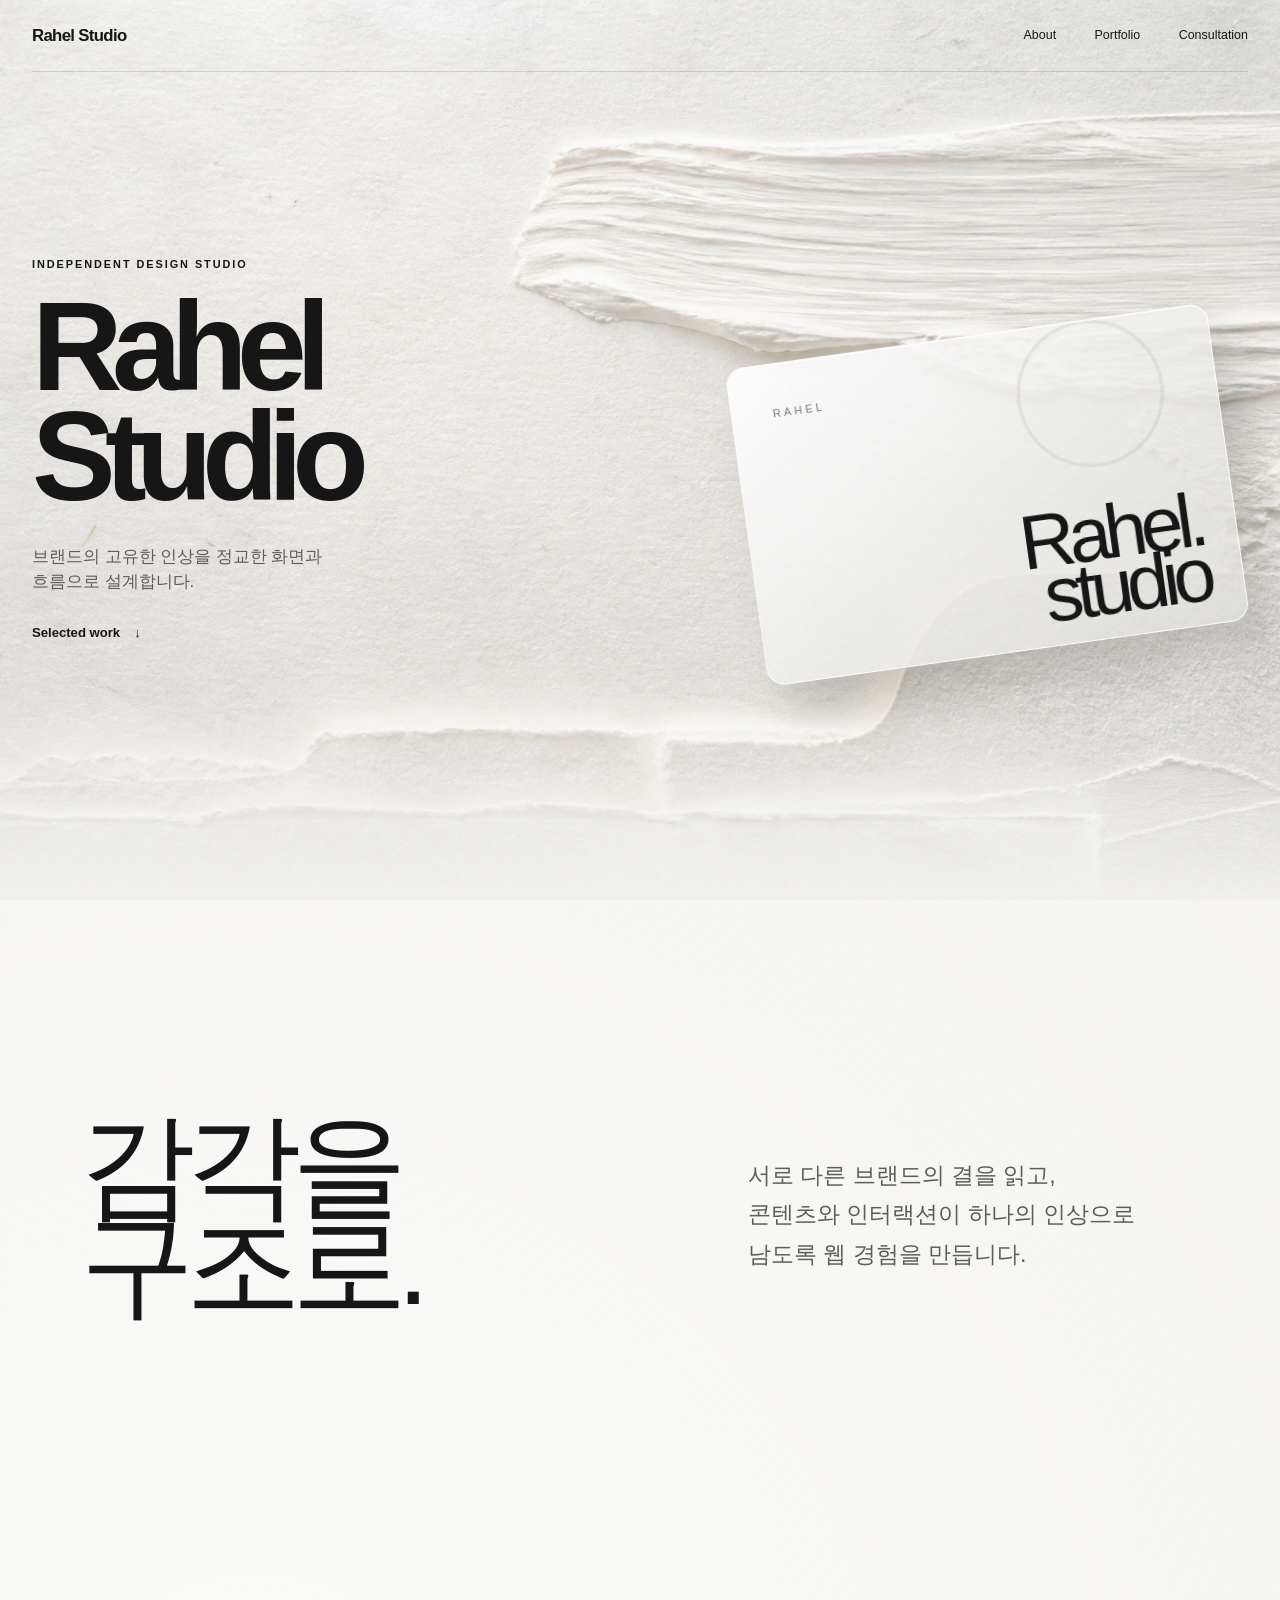
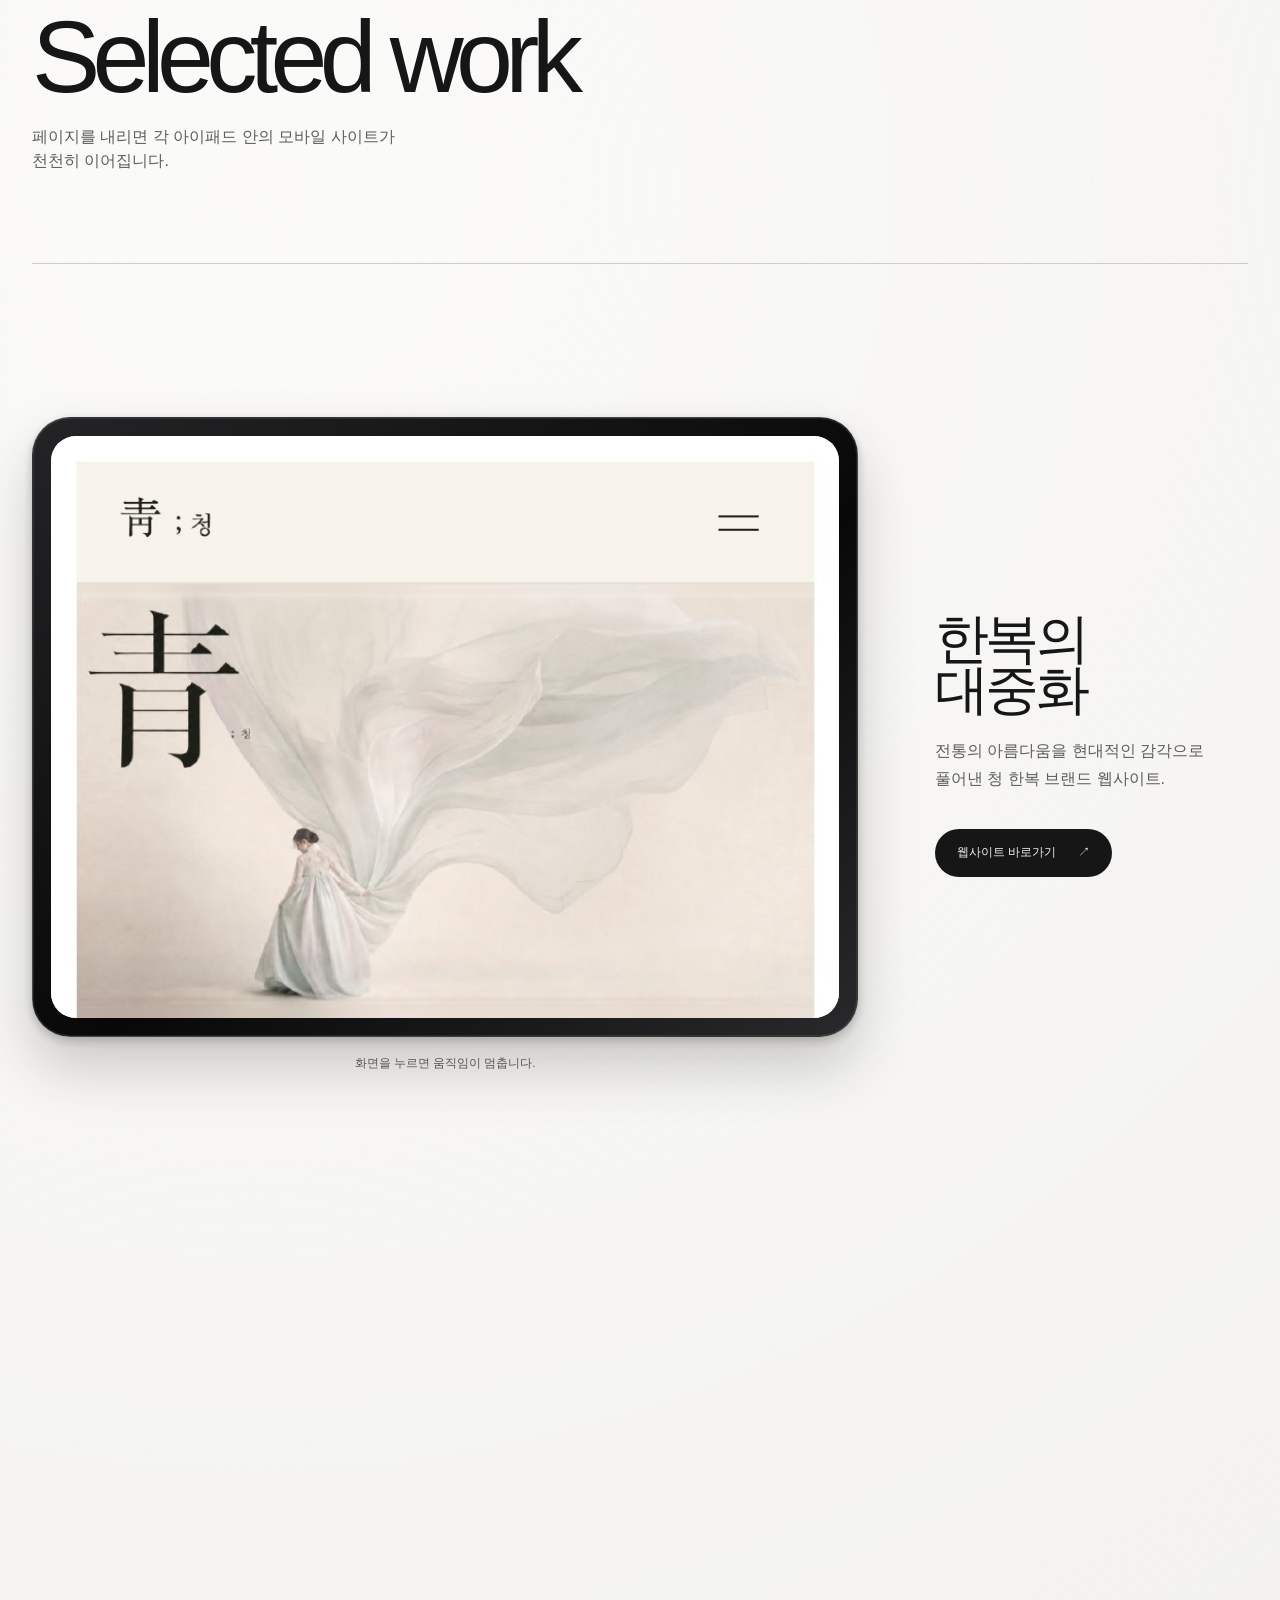
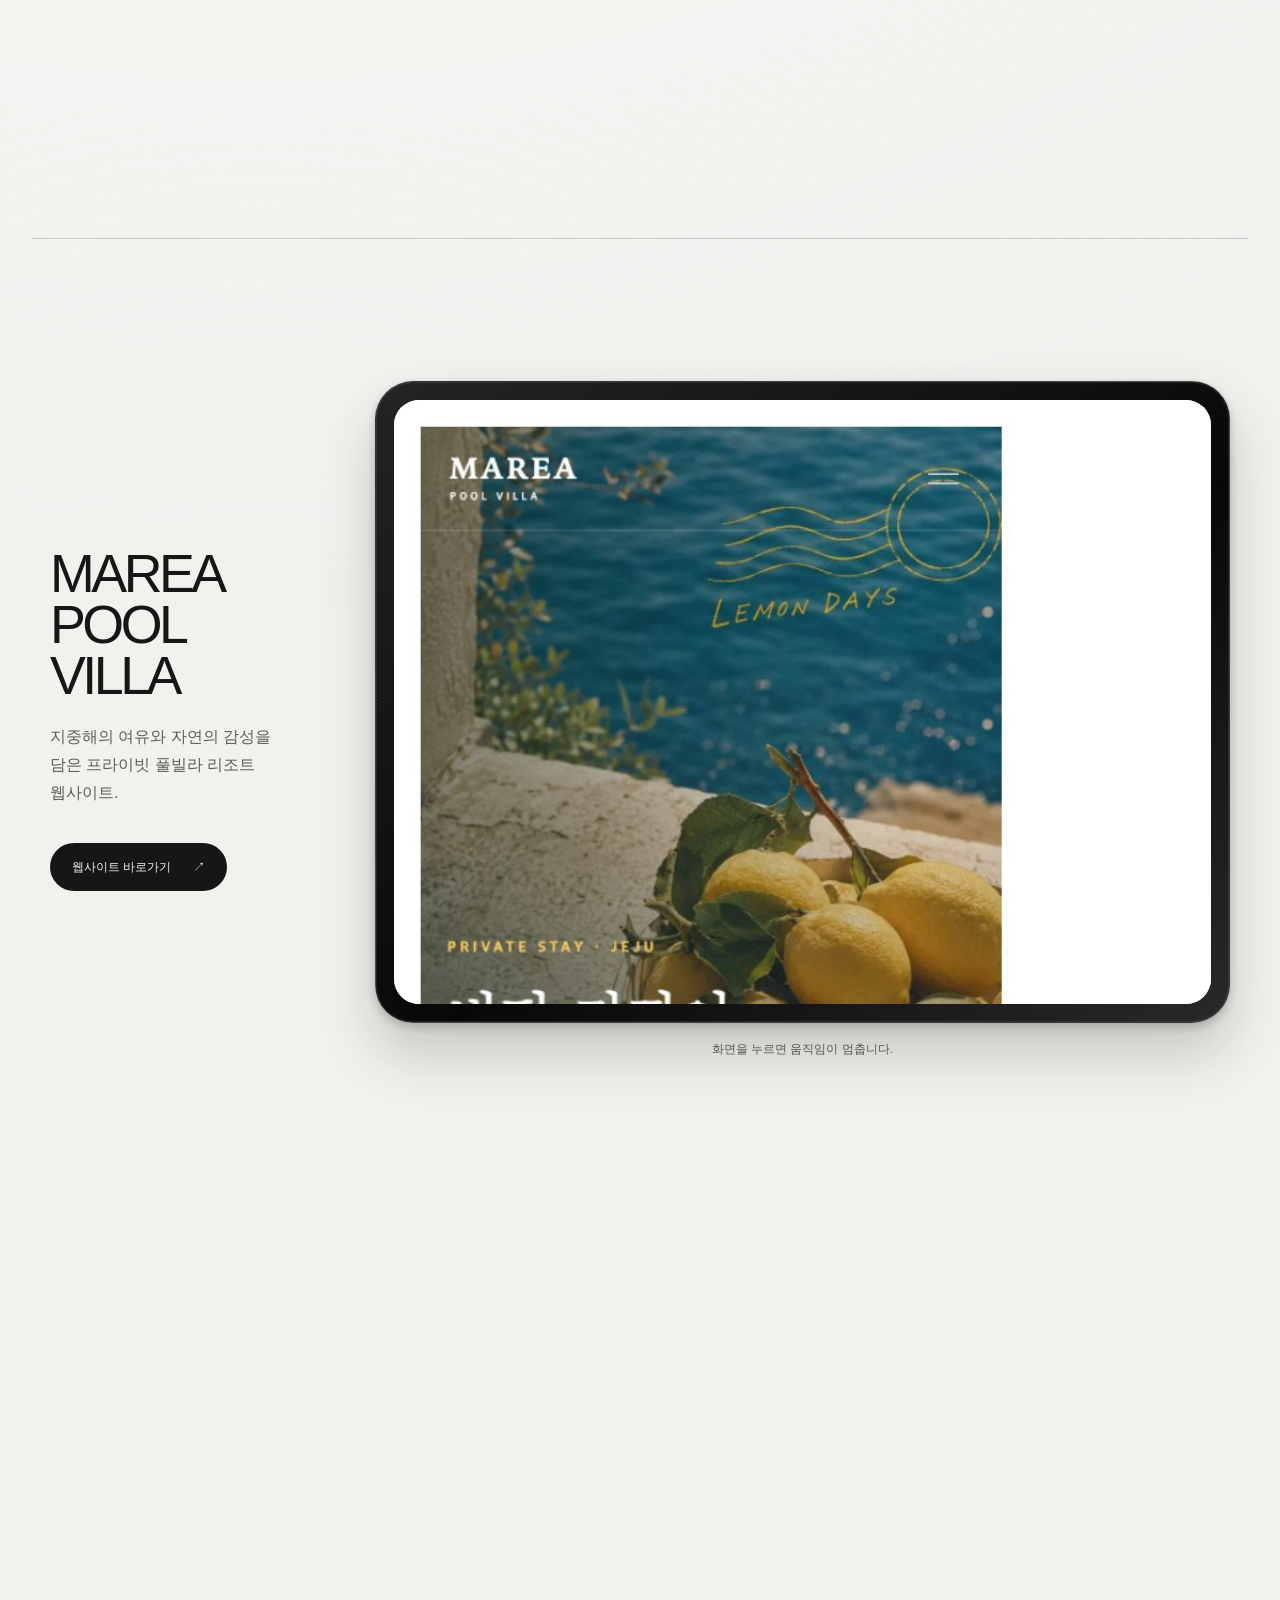
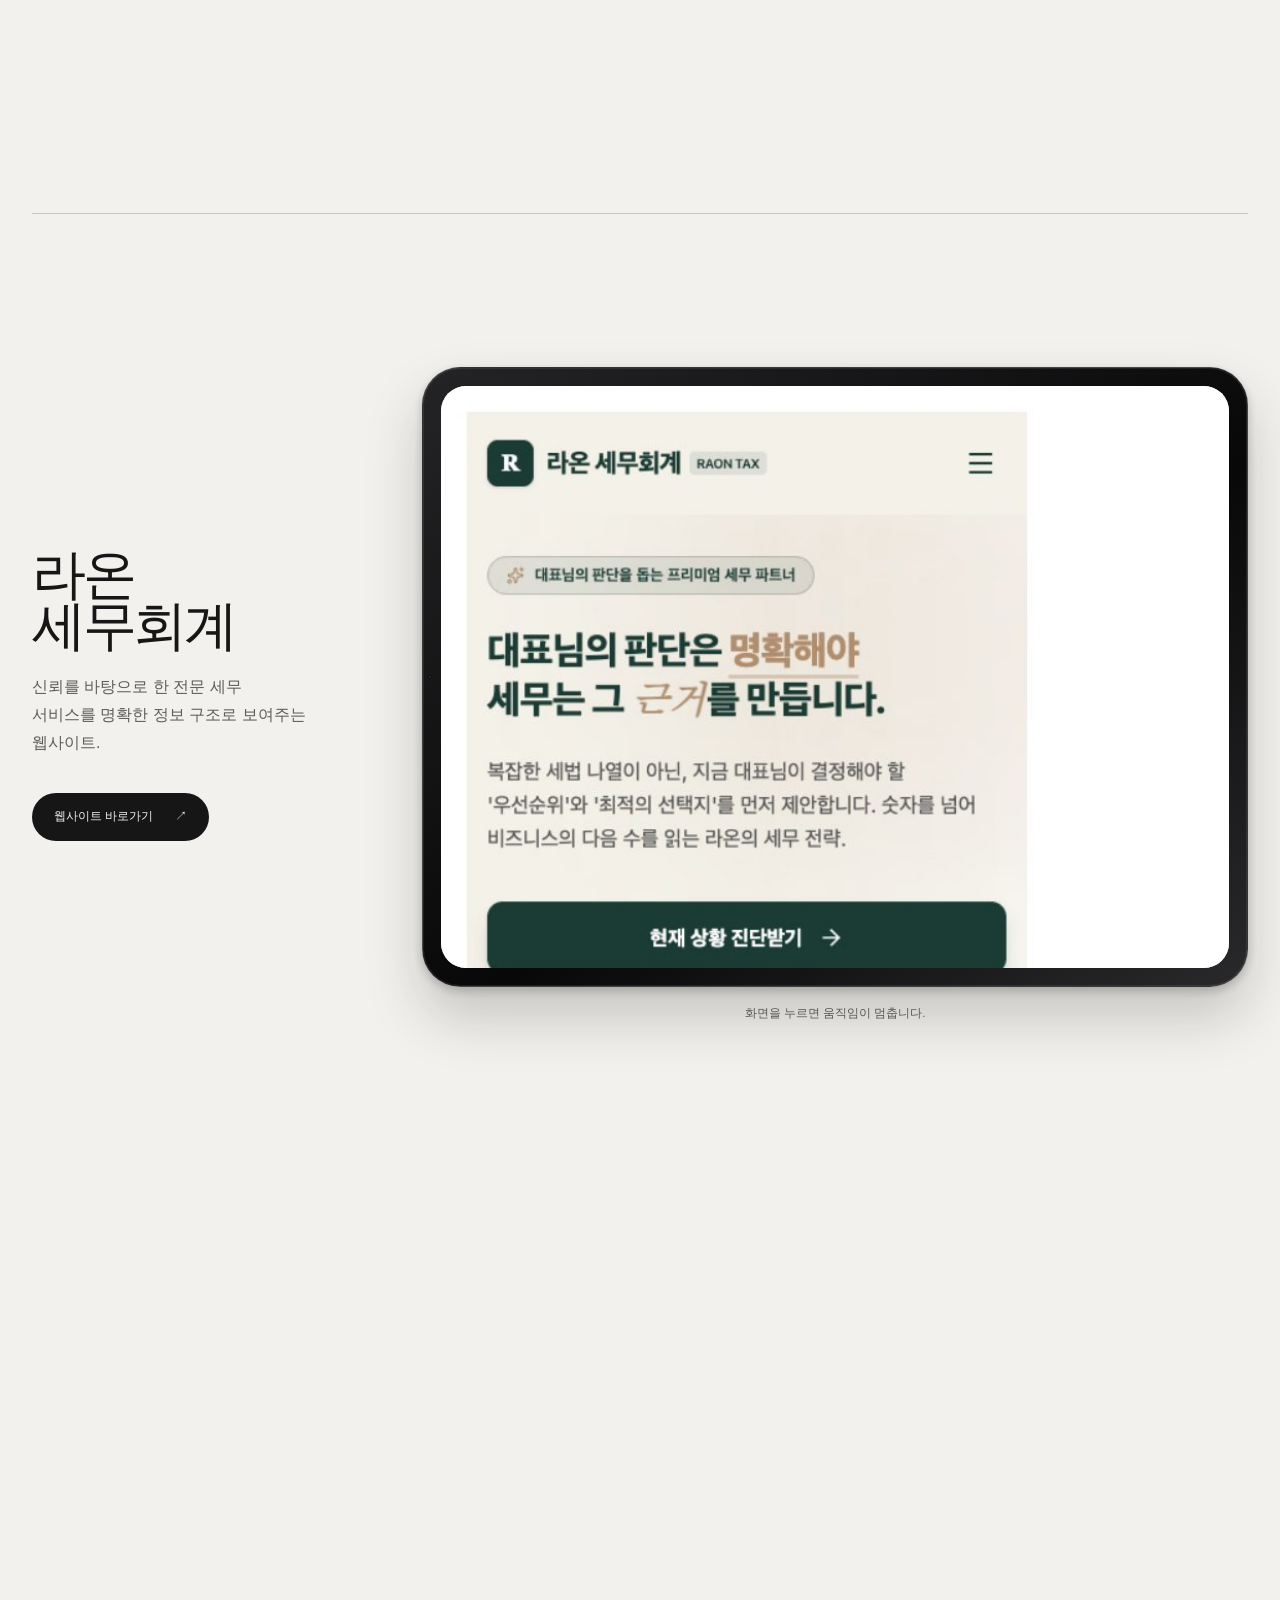
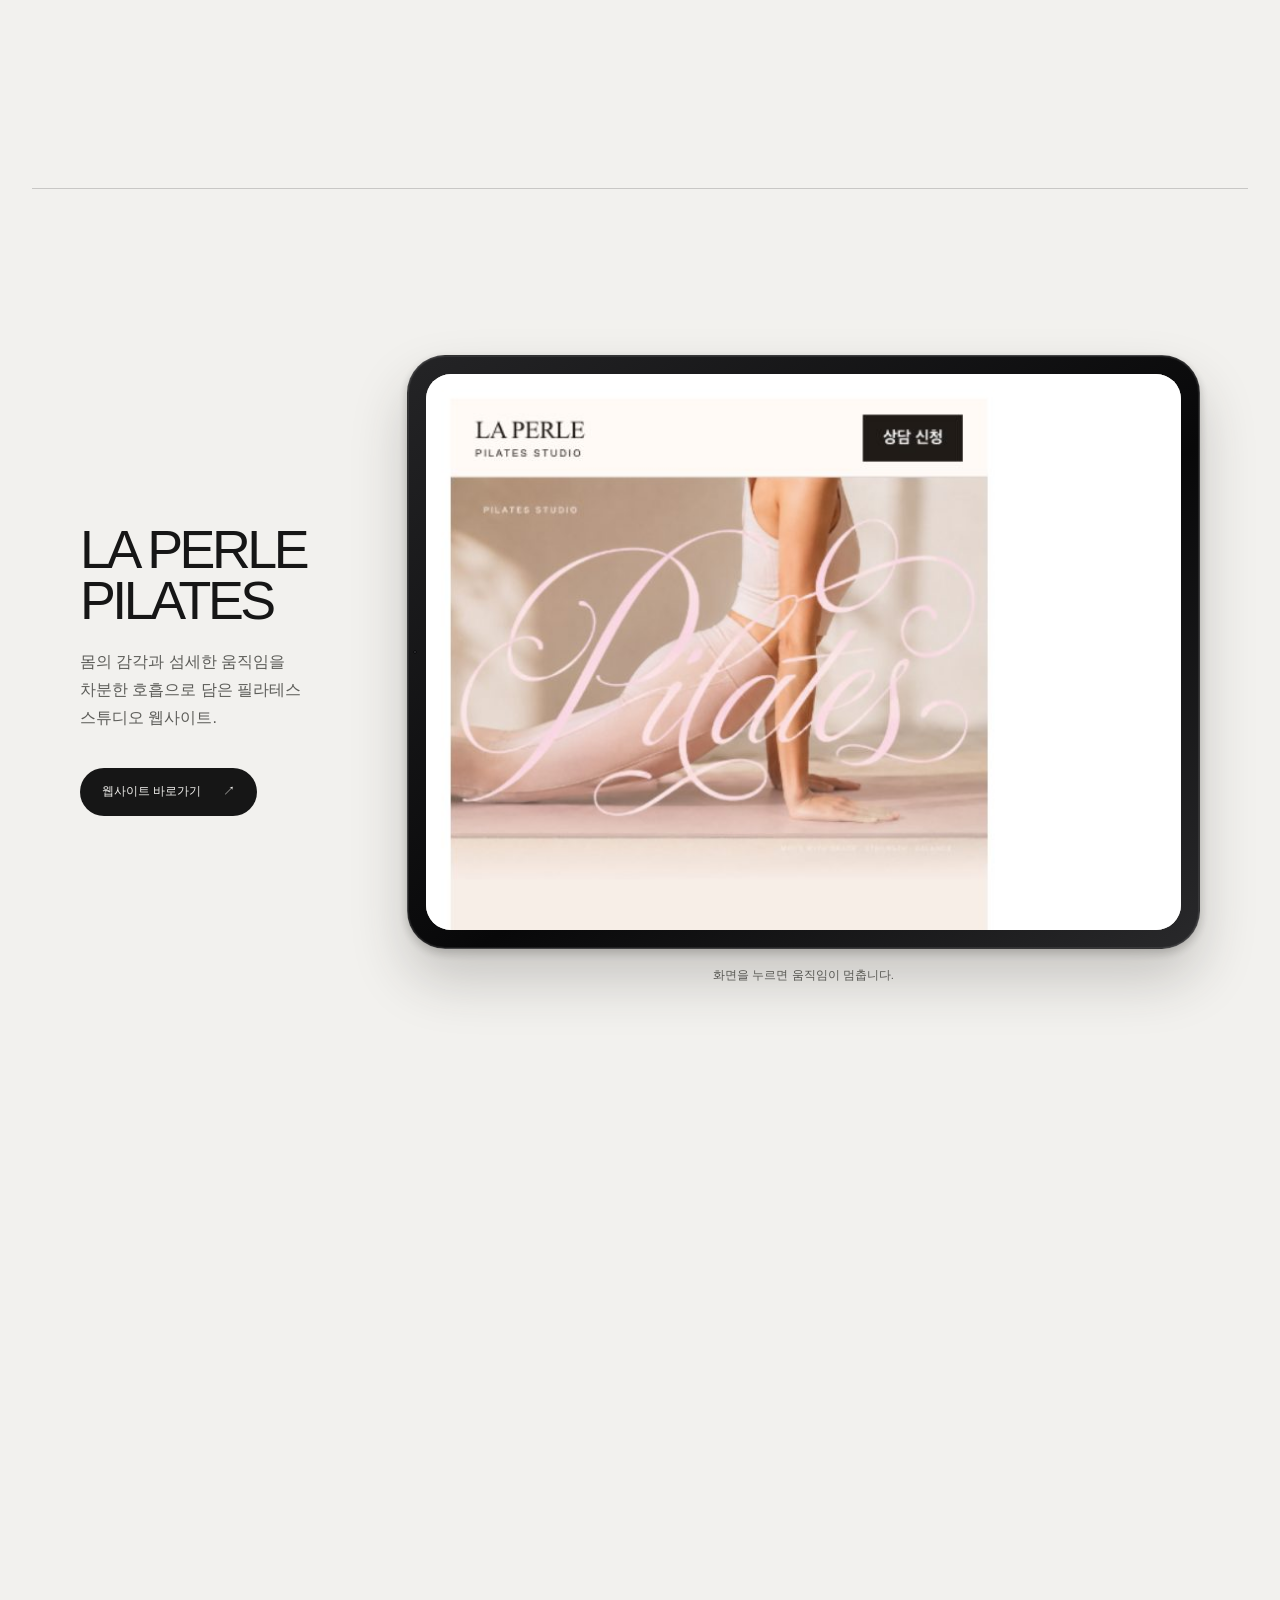
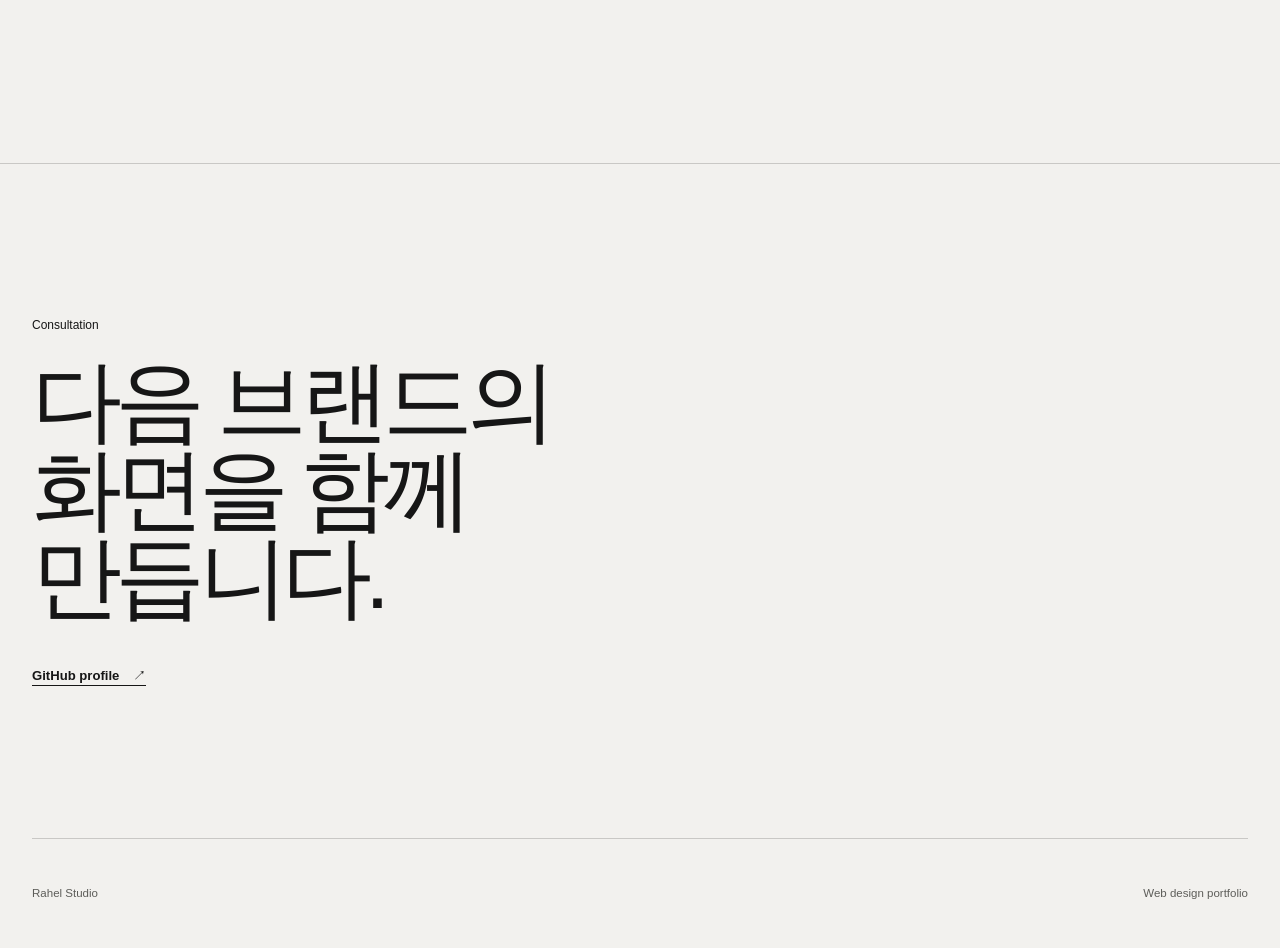
==== index.html @ 77280428 "Publish Rahel Studio portfolio Add the responsive portfolio, four scroll-driven iPad previews, and o" ====
<!doctype html>
<html lang="ko">
  <head>
    <meta charset="UTF-8" />
    <meta name="viewport" content="width=device-width, initial-scale=1" />
    <meta
      name="description"
      content="Rahel Studio의 웹 디자인 포트폴리오. 네 개의 프로젝트를 아이패드 스크롤 프리뷰로 살펴보세요."
    />
    <meta name="theme-color" content="#f2f1ee" />
    <title>Rahel Studio | Selected Work</title>
    <link rel="preload" href="hero.jpg" as="image" />
    <link rel="stylesheet" href="styles.css" />
    <script src="script.js" defer></script>
  </head>
  <body>
    <a class="skip-link" href="#portfolio">프로젝트로 바로가기</a>

    <header class="site-header" aria-label="주요 메뉴">
      <a class="site-brand" href="#top" aria-label="Rahel Studio 처음으로">Rahel Studio</a>
      <nav class="site-nav" aria-label="페이지 메뉴">
        <a href="#about">About</a>
        <a href="#portfolio">Portfolio</a>
        <a href="#contact">Consultation</a>
      </nav>
    </header>

    <main id="top">
      <section class="hero" id="about" aria-labelledby="hero-title">
        <div class="hero-copy">
          <p class="eyebrow">Independent design studio</p>
          <h1 id="hero-title">Rahel Studio</h1>
          <p class="hero-description">브랜드의 고유한 인상을 정교한 화면과 흐름으로 설계합니다.</p>
          <a class="text-link" href="#portfolio">Selected work <span aria-hidden="true">↓</span></a>
        </div>

        <div class="identity-card" aria-label="Rahel Studio identity card">
          <span class="identity-mark">RAHEL</span>
          <strong>Rahel.<br />studio</strong>
        </div>
      </section>

      <section class="manifesto" aria-labelledby="manifesto-title">
        <h2 id="manifesto-title">감각을<br />구조로.</h2>
        <p>
          서로 다른 브랜드의 결을 읽고, 콘텐츠와 인터랙션이 하나의 인상으로 남도록
          웹 경험을 만듭니다.
        </p>
      </section>

      <section class="portfolio" id="portfolio" aria-labelledby="portfolio-title">
        <header class="section-heading">
          <h2 id="portfolio-title">Selected work</h2>
          <p>페이지를 내리면 각 아이패드 안의 모바일 사이트가 천천히 이어집니다.</p>
        </header>

        <article
          class="project project-split"
          data-project="cheong"
          data-pages="21"
          data-title="청 한복"
          aria-labelledby="cheong-title"
        >
          <div class="project-inner">
            <div class="device-wrap">
              <div class="ipad" aria-label="청 한복 모바일 웹사이트 스크롤 미리보기">
                <div class="ipad-camera" aria-hidden="true"></div>
                <div class="device-screen" role="button" aria-pressed="false" tabindex="0">
                  <div class="screen-track" aria-hidden="true"></div>
                  <div class="device-loading" aria-live="polite">화면을 불러오는 중</div>
                  <div class="device-error" role="status" hidden>미리보기를 불러오지 못했습니다.</div>
                </div>
              </div>
              <p class="interaction-note">화면을 누르면 움직임이 멈춥니다.</p>
            </div>

            <div class="project-copy">
              <h3 id="cheong-title">한복의 대중화</h3>
              <p>전통의 아름다움을 현대적인 감각으로 풀어낸 청 한복 브랜드 웹사이트.</p>
              <a
                class="visit-button"
                href="https://cheong-hanbok.euna1234556.chatgpt.site/#process"
                target="_blank"
                rel="noreferrer"
              >웹사이트 바로가기 <span aria-hidden="true">↗</span></a>
            </div>
          </div>
        </article>

        <article
          class="project project-wide"
          data-project="marea"
          data-pages="15"
          data-title="마레아 풀빌라"
          aria-labelledby="marea-title"
        >
          <div class="project-inner">
            <div class="project-copy">
              <h3 id="marea-title">MAREA POOL VILLA</h3>
              <p>지중해의 여유와 자연의 감성을 담은 프라이빗 풀빌라 리조트 웹사이트.</p>
              <a
                class="visit-button"
                href="https://marea-pool-villa-direct.euna1234556.chatgpt.site/"
                target="_blank"
                rel="noreferrer"
              >웹사이트 바로가기 <span aria-hidden="true">↗</span></a>
            </div>

            <div class="device-wrap">
              <div class="ipad" aria-label="마레아 풀빌라 모바일 웹사이트 스크롤 미리보기">
                <div class="ipad-camera" aria-hidden="true"></div>
                <div class="device-screen" role="button" aria-pressed="false" tabindex="0">
                  <div class="screen-track" aria-hidden="true"></div>
                  <div class="device-loading" aria-live="polite">화면을 불러오는 중</div>
                  <div class="device-error" role="status" hidden>미리보기를 불러오지 못했습니다.</div>
                </div>
              </div>
              <p class="interaction-note">화면을 누르면 움직임이 멈춥니다.</p>
            </div>
          </div>
        </article>

        <article
          class="project project-reverse"
          data-project="raon"
          data-pages="18"
          data-title="라온 세무회계"
          aria-labelledby="raon-title"
        >
          <div class="project-inner">
            <div class="project-copy">
              <h3 id="raon-title">라온 세무회계</h3>
              <p>신뢰를 바탕으로 한 전문 세무 서비스를 명확한 정보 구조로 보여주는 웹사이트.</p>
              <a
                class="visit-button"
                href="https://eunakim1984-pixel.github.io/raon-tax-office/#strategy"
                target="_blank"
                rel="noreferrer"
              >웹사이트 바로가기 <span aria-hidden="true">↗</span></a>
            </div>

            <div class="device-wrap">
              <div class="ipad" aria-label="라온 세무회계 모바일 웹사이트 스크롤 미리보기">
                <div class="ipad-camera" aria-hidden="true"></div>
                <div class="device-screen" role="button" aria-pressed="false" tabindex="0">
                  <div class="screen-track" aria-hidden="true"></div>
                  <div class="device-loading" aria-live="polite">화면을 불러오는 중</div>
                  <div class="device-error" role="status" hidden>미리보기를 불러오지 못했습니다.</div>
                </div>
              </div>
              <p class="interaction-note">화면을 누르면 움직임이 멈춥니다.</p>
            </div>
          </div>
        </article>

        <article
          class="project project-centered"
          data-project="pilades"
          data-pages="12"
          data-title="라 펄 필라테스"
          aria-labelledby="pilades-title"
        >
          <div class="project-inner">
            <div class="project-copy">
              <h3 id="pilades-title">LA PERLE PILATES</h3>
              <p>몸의 감각과 섬세한 움직임을 차분한 호흡으로 담은 필라테스 스튜디오 웹사이트.</p>
              <a
                class="visit-button"
                href="https://eunakim1984-pixel.github.io/"
                target="_blank"
                rel="noreferrer"
              >웹사이트 바로가기 <span aria-hidden="true">↗</span></a>
            </div>

            <div class="device-wrap">
              <div class="ipad" aria-label="라 펄 필라테스 모바일 웹사이트 스크롤 미리보기">
                <div class="ipad-camera" aria-hidden="true"></div>
                <div class="device-screen" role="button" aria-pressed="false" tabindex="0">
                  <div class="screen-track" aria-hidden="true"></div>
                  <div class="device-loading" aria-live="polite">화면을 불러오는 중</div>
                  <div class="device-error" role="status" hidden>미리보기를 불러오지 못했습니다.</div>
                </div>
              </div>
              <p class="interaction-note">화면을 누르면 움직임이 멈춥니다.</p>
            </div>
          </div>
        </article>
      </section>

      <section class="contact" id="contact" aria-labelledby="contact-title">
        <p>Consultation</p>
        <h2 id="contact-title">다음 브랜드의 화면을 함께 만듭니다.</h2>
        <a
          class="text-link"
          href="https://github.com/eunakim1984-pixel"
          target="_blank"
          rel="noreferrer"
        >GitHub profile <span aria-hidden="true">↗</span></a>
      </section>
    </main>

    <footer class="site-footer">
      <span>Rahel Studio</span>
      <span>Web design portfolio</span>
    </footer>
  </body>
</html>
---- styles.css ----
:root {
  --paper: #f2f1ee;
  --paper-deep: #e8e7e3;
  --ink: #161616;
  --muted: #5d5d59;
  --line: rgba(22, 22, 22, 0.19);
  --focus: #285f54;
  --shadow: rgba(44, 42, 38, 0.22);
  --max-width: 1440px;
  --header-height: 72px;
  font-family: "Helvetica Neue", Helvetica, Arial, "Apple SD Gothic Neo", "Noto Sans KR", sans-serif;
  color: var(--ink);
  background: var(--paper);
  font-synthesis: none;
}

* {
  box-sizing: border-box;
}

html {
  scroll-behavior: smooth;
  background: var(--paper);
}

body {
  margin: 0;
  min-width: 320px;
  overflow-x: hidden;
  background:
    radial-gradient(circle at 20% 20%, rgba(255, 255, 255, 0.68), transparent 28%),
    var(--paper);
  color: var(--ink);
  line-height: 1.5;
}

body::after {
  position: fixed;
  inset: 0;
  z-index: 20;
  pointer-events: none;
  content: "";
  opacity: 0.12;
  background-image: url("data:image/svg+xml,%3Csvg viewBox='0 0 180 180' xmlns='http://www.w3.org/2000/svg'%3E%3Cfilter id='n'%3E%3CfeTurbulence type='fractalNoise' baseFrequency='.9' numOctaves='3' stitchTiles='stitch'/%3E%3C/filter%3E%3Crect width='100%25' height='100%25' filter='url(%23n)' opacity='.23'/%3E%3C/svg%3E");
  mix-blend-mode: multiply;
}

a {
  color: inherit;
  text-decoration-thickness: 1px;
  text-underline-offset: 0.22em;
}

a:focus-visible,
.device-screen:focus-visible {
  outline: 3px solid var(--focus);
  outline-offset: 4px;
}

.skip-link {
  position: fixed;
  top: 12px;
  left: 12px;
  z-index: 100;
  padding: 10px 14px;
  transform: translateY(-150%);
  background: var(--ink);
  color: var(--paper);
}

.skip-link:focus {
  transform: translateY(0);
}

.site-header {
  position: absolute;
  top: 0;
  right: 0;
  left: 0;
  z-index: 10;
  display: flex;
  width: min(calc(100% - 64px), var(--max-width));
  height: var(--header-height);
  margin: 0 auto;
  align-items: center;
  justify-content: space-between;
  border-bottom: 1px solid rgba(22, 22, 22, 0.15);
}

.site-brand {
  font-size: 1.05rem;
  font-weight: 700;
  letter-spacing: -0.04em;
  text-decoration: none;
}

.site-nav {
  display: flex;
  align-items: center;
  gap: clamp(18px, 3vw, 42px);
}

.site-nav a {
  font-size: 0.78rem;
  text-decoration: none;
}

.site-nav a:hover {
  text-decoration: underline;
}

.hero {
  position: relative;
  display: grid;
  min-height: 100dvh;
  padding: calc(var(--header-height) + 6vh) max(32px, calc((100vw - var(--max-width)) / 2));
  overflow: hidden;
  grid-template-columns: minmax(0, 1fr) minmax(320px, 0.78fr);
  align-items: center;
  gap: 4vw;
  background-image:
    linear-gradient(90deg, rgba(242, 241, 238, 0.35), rgba(242, 241, 238, 0.08)),
    url("hero.jpg");
  background-position: center;
  background-size: cover;
}

.hero::before {
  position: absolute;
  inset: auto 0 0;
  height: 24%;
  content: "";
  background: linear-gradient(0deg, var(--paper), rgba(242, 241, 238, 0));
}

.hero-copy,
.identity-card {
  position: relative;
  z-index: 1;
}

.hero-copy {
  max-width: 700px;
}

.eyebrow {
  margin: 0 0 20px;
  font-size: 0.68rem;
  font-weight: 700;
  letter-spacing: 0.18em;
  text-transform: uppercase;
}

.hero h1 {
  max-width: 9ch;
  margin: 0;
  font-size: clamp(4.2rem, 9.8vw, 9rem);
  font-weight: 700;
  letter-spacing: -0.085em;
  line-height: 0.88;
}

.hero-description {
  max-width: 32ch;
  margin: 32px 0 26px;
  color: var(--muted);
  font-size: clamp(0.96rem, 1.3vw, 1.15rem);
  word-break: keep-all;
}

.text-link {
  display: inline-flex;
  align-items: center;
  gap: 14px;
  font-size: 0.82rem;
  font-weight: 700;
  text-decoration: none;
}

.text-link span {
  transition: transform 240ms cubic-bezier(0.16, 1, 0.3, 1);
}

.text-link:hover span {
  transform: translateY(4px);
}

/* Hardware uses its own radius. Content surfaces stay on the 18px scale; interactive controls are pill-shaped. */
.identity-card {
  width: min(38vw, 540px);
  aspect-ratio: 1.52;
  padding: clamp(24px, 3.2vw, 50px);
  transform: rotate(-8deg) translateY(5vh);
  border: 1px solid rgba(255, 255, 255, 0.76);
  border-radius: 18px;
  background:
    radial-gradient(circle at 74% 23%, transparent 0 16%, rgba(118, 118, 112, 0.12) 16.4% 16.8%, transparent 17.2%),
    linear-gradient(145deg, rgba(255, 255, 255, 0.92), rgba(222, 221, 217, 0.78));
  box-shadow: 20px 30px 42px rgba(74, 71, 66, 0.22), inset 0 1px rgba(255, 255, 255, 0.9);
}

.identity-mark {
  display: block;
  color: #777772;
  font-size: 0.68rem;
  letter-spacing: 0.3em;
}

.identity-card strong {
  position: absolute;
  right: 7%;
  bottom: 7%;
  font-size: clamp(2.8rem, 6vw, 6rem);
  font-weight: 500;
  letter-spacing: -0.085em;
  line-height: 0.72;
  text-align: right;
}

.manifesto {
  display: grid;
  width: min(calc(100% - 64px), 1120px);
  min-height: 70dvh;
  margin: 0 auto;
  padding: 12vh 0;
  grid-template-columns: 1fr 0.8fr;
  align-items: center;
  gap: 8vw;
}

.manifesto h2 {
  margin: 0;
  font-size: clamp(4.2rem, 9vw, 8rem);
  font-weight: 500;
  letter-spacing: -0.08em;
  line-height: 0.86;
}

.manifesto p {
  max-width: 31ch;
  margin: 0;
  color: var(--muted);
  font-size: clamp(1.08rem, 1.8vw, 1.5rem);
  line-height: 1.7;
  word-break: keep-all;
}

.portfolio {
  padding: 9vh 0 0;
}

.section-heading {
  width: min(calc(100% - 64px), var(--max-width));
  margin: 0 auto 10vh;
}

.section-heading h2 {
  margin: 0 0 22px;
  font-size: clamp(3.5rem, 8vw, 7.5rem);
  font-weight: 500;
  letter-spacing: -0.075em;
  line-height: 0.9;
}

.section-heading p {
  max-width: 42ch;
  margin: 0;
  color: var(--muted);
  word-break: keep-all;
}

.project {
  position: relative;
  min-height: 175dvh;
  view-timeline-name: --project-scroll;
  view-timeline-axis: block;
}

.project::before {
  position: absolute;
  top: 0;
  right: max(32px, calc((100vw - var(--max-width)) / 2));
  left: max(32px, calc((100vw - var(--max-width)) / 2));
  height: 1px;
  content: "";
  background: var(--line);
}

.project-inner {
  position: sticky;
  top: 0;
  display: grid;
  width: min(calc(100% - 64px), var(--max-width));
  min-height: 100dvh;
  margin: 0 auto;
  padding: calc(var(--header-height) + 4vh) 0 5vh;
  align-items: center;
  gap: clamp(38px, 6vw, 96px);
}

.project-split .project-inner,
.project-reverse .project-inner {
  grid-template-columns: minmax(0, 1.45fr) minmax(260px, 0.55fr);
}

.project-reverse .project-inner {
  grid-template-columns: minmax(260px, 0.55fr) minmax(0, 1.45fr);
}

.project-wide .project-inner {
  width: min(calc(100% - 64px), 1180px);
  grid-template-columns: 0.45fr 1.55fr;
}

.project-centered .project-inner {
  width: min(calc(100% - 64px), 1120px);
  grid-template-columns: 0.48fr 1.52fr;
}

.device-wrap {
  min-width: 0;
}

.ipad {
  position: relative;
  width: 100%;
  aspect-ratio: 4 / 3;
  padding: clamp(10px, 1.4vw, 18px);
  border: 1px solid rgba(255, 255, 255, 0.16);
  border-radius: clamp(24px, 3vw, 38px);
  background: linear-gradient(145deg, #242426 0%, #080809 56%, #29292b 100%);
  box-shadow:
    0 30px 55px var(--shadow),
    0 4px 10px rgba(33, 31, 28, 0.22),
    inset 0 0 0 1px rgba(255, 255, 255, 0.08);
}

.ipad-camera {
  position: absolute;
  top: 50%;
  left: 5px;
  z-index: 3;
  width: 4px;
  height: 4px;
  transform: translateY(-50%);
  border-radius: 50%;
  background: #303033;
  box-shadow: inset 0 0 0 1px #09090a;
}

.device-screen {
  position: relative;
  height: 100%;
  overflow: hidden;
  border-radius: clamp(15px, 2.2vw, 25px);
  background: #e7e6e2;
  cursor: pointer;
}

.screen-track {
  position: relative;
  z-index: 1;
  transform: translate3d(0, 0, 0);
  will-change: transform;
}

.screen-track img {
  display: block;
  width: 100%;
  height: auto;
  margin: 0;
  border: 0;
}

@supports (animation-timeline: view()) {
  .screen-track.is-ready {
    animation: device-page-scroll linear both;
    animation-timeline: --project-scroll;
    animation-range: entry 15% exit 85%;
  }
}

@keyframes device-page-scroll {
  from {
    transform: translate3d(0, 0, 0);
  }
  to {
    transform: translate3d(0, var(--scroll-distance, 0), 0);
  }
}

.device-loading,
.device-error {
  position: absolute;
  inset: 0;
  z-index: 2;
  display: grid;
  place-items: center;
  color: #666662;
  background:
    linear-gradient(105deg, transparent 35%, rgba(255, 255, 255, 0.8) 50%, transparent 65%) 0 0 / 220% 100%,
    #e7e6e2;
  font-size: 0.76rem;
}

.device-error[hidden] {
  display: none;
}

.device-loading {
  animation: loading-sheen 1.7s ease-in-out infinite;
}

.device-screen.is-loaded .device-loading {
  opacity: 0;
  visibility: hidden;
  transition: opacity 300ms ease, visibility 300ms ease;
}

@keyframes loading-sheen {
  to {
    background-position: -220% 0;
  }
}

.interaction-note {
  margin: 18px 0 0;
  color: var(--muted);
  font-size: 0.72rem;
  text-align: center;
}

.project-copy {
  align-self: center;
}

.project-copy h3 {
  margin: 0 0 22px;
  font-size: clamp(2.1rem, 4.2vw, 4.6rem);
  font-weight: 500;
  letter-spacing: -0.065em;
  line-height: 0.95;
  word-break: keep-all;
}

.project-copy p {
  max-width: 31ch;
  margin: 0 0 36px;
  color: var(--muted);
  font-size: clamp(0.95rem, 1.25vw, 1.08rem);
  line-height: 1.75;
  word-break: keep-all;
}

.visit-button {
  display: inline-flex;
  min-height: 48px;
  padding: 0 22px;
  align-items: center;
  justify-content: center;
  gap: 22px;
  border-radius: 999px;
  background: var(--ink);
  color: var(--paper);
  font-size: 0.78rem;
  font-weight: 700;
  text-decoration: none;
  white-space: nowrap;
  transition: transform 220ms cubic-bezier(0.16, 1, 0.3, 1), background-color 220ms ease;
}

.visit-button:hover {
  transform: translateY(-3px);
  background: #333331;
}

.visit-button:active {
  transform: translateY(-1px) scale(0.98);
}

.project-wide .project-copy,
.project-centered .project-copy {
  align-self: center;
}

.contact {
  display: flex;
  min-height: 75dvh;
  padding: 12vh max(32px, calc((100vw - var(--max-width)) / 2));
  flex-direction: column;
  justify-content: center;
  border-top: 1px solid var(--line);
}

.contact > p {
  margin: 0 0 24px;
  font-size: 0.75rem;
}

.contact h2 {
  max-width: 12ch;
  margin: 0 0 44px;
  font-size: clamp(3rem, 7vw, 7rem);
  font-weight: 500;
  letter-spacing: -0.075em;
  line-height: 0.98;
  word-break: keep-all;
}

.contact .text-link {
  align-self: flex-start;
  border-bottom: 1px solid var(--ink);
}

.site-footer {
  display: flex;
  width: min(calc(100% - 64px), var(--max-width));
  min-height: 110px;
  margin: 0 auto;
  align-items: center;
  justify-content: space-between;
  border-top: 1px solid var(--line);
  color: var(--muted);
  font-size: 0.72rem;
}

@media (max-width: 900px) {
  .hero {
    padding-right: 24px;
    padding-left: 24px;
    grid-template-columns: 1fr;
    align-content: center;
  }

  .identity-card {
    position: absolute;
    right: -12vw;
    bottom: 8vh;
    width: min(70vw, 440px);
    opacity: 0.62;
  }

  .hero-copy {
    z-index: 2;
  }

  .manifesto,
  .project-split .project-inner,
  .project-reverse .project-inner,
  .project-wide .project-inner,
  .project-centered .project-inner {
    grid-template-columns: 1fr;
  }

  .manifesto {
    width: min(calc(100% - 48px), 720px);
    gap: 54px;
  }

  .project {
    min-height: 160dvh;
  }

  .project-inner {
    width: min(calc(100% - 48px), 760px) !important;
    padding-top: calc(var(--header-height) + 24px);
    padding-bottom: 30px;
    align-content: center;
    gap: 34px;
  }

  .project-copy,
  .project-wide .project-copy,
  .project-centered .project-copy {
    order: 2;
  }

  .device-wrap {
    order: 1;
  }

  .project-copy p {
    margin-bottom: 22px;
  }

  .interaction-note {
    margin-top: 10px;
  }
}

@media (max-width: 640px) {
  :root {
    --header-height: 62px;
  }

  .site-header {
    width: calc(100% - 32px);
  }

  .site-nav {
    gap: 14px;
  }

  .site-nav a:first-child {
    display: none;
  }

  .hero {
    padding-top: calc(var(--header-height) + 40px);
  }

  .hero h1 {
    max-width: 6ch;
    font-size: clamp(4rem, 20vw, 6.4rem);
  }

  .hero-description {
    max-width: 26ch;
  }

  .identity-card {
    bottom: 8vh;
    width: 72vw;
    transform: rotate(-7deg);
  }

  .identity-card strong {
    font-size: clamp(2.4rem, 12vw, 4.2rem);
  }

  .manifesto {
    min-height: 72dvh;
    padding: 10vh 0;
  }

  .manifesto h2 {
    font-size: clamp(4rem, 22vw, 6.7rem);
  }

  .section-heading {
    width: calc(100% - 32px);
    margin-bottom: 8vh;
  }

  .section-heading h2 {
    font-size: clamp(3.7rem, 18vw, 5.6rem);
  }

  .project::before {
    right: 16px;
    left: 16px;
  }

  .project-inner {
    width: calc(100% - 32px) !important;
    padding-top: calc(var(--header-height) + 18px);
    gap: 26px;
  }

  .ipad {
    border-radius: 22px;
  }

  .device-screen {
    border-radius: 14px;
  }

  .project-copy h3 {
    font-size: clamp(2rem, 10vw, 3.1rem);
  }

  .project-copy p {
    max-width: 34ch;
    font-size: 0.9rem;
    line-height: 1.6;
  }

  .contact {
    min-height: 68dvh;
    padding-right: 16px;
    padding-left: 16px;
  }

  .contact h2 {
    font-size: clamp(3.4rem, 16vw, 5.8rem);
  }

  .site-footer {
    width: calc(100% - 32px);
  }
}

@media (prefers-reduced-motion: reduce) {
  html {
    scroll-behavior: auto;
  }

  *,
  *::before,
  *::after {
    animation-duration: 0.01ms !important;
    animation-iteration-count: 1 !important;
    scroll-behavior: auto !important;
    transition-duration: 0.01ms !important;
  }

  .screen-track.is-ready {
    transform: none !important;
    animation: none !important;
  }
}
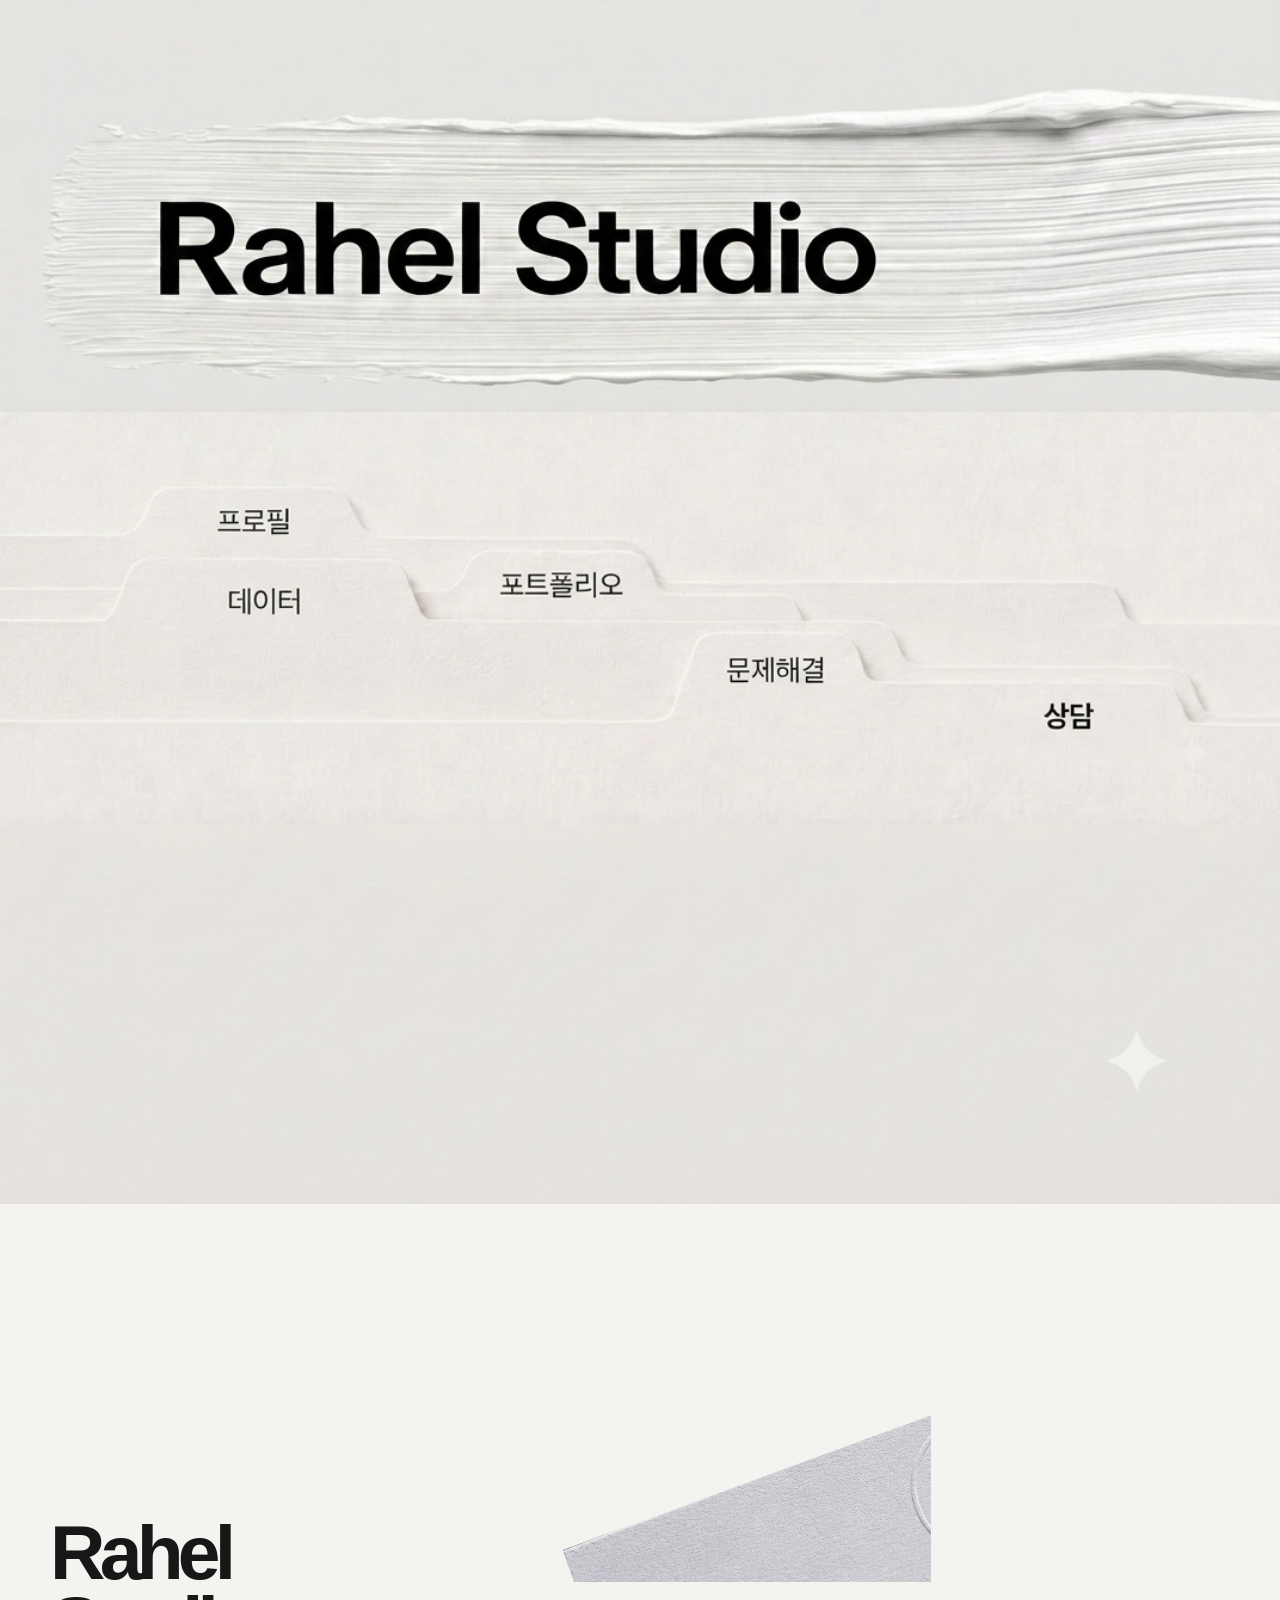
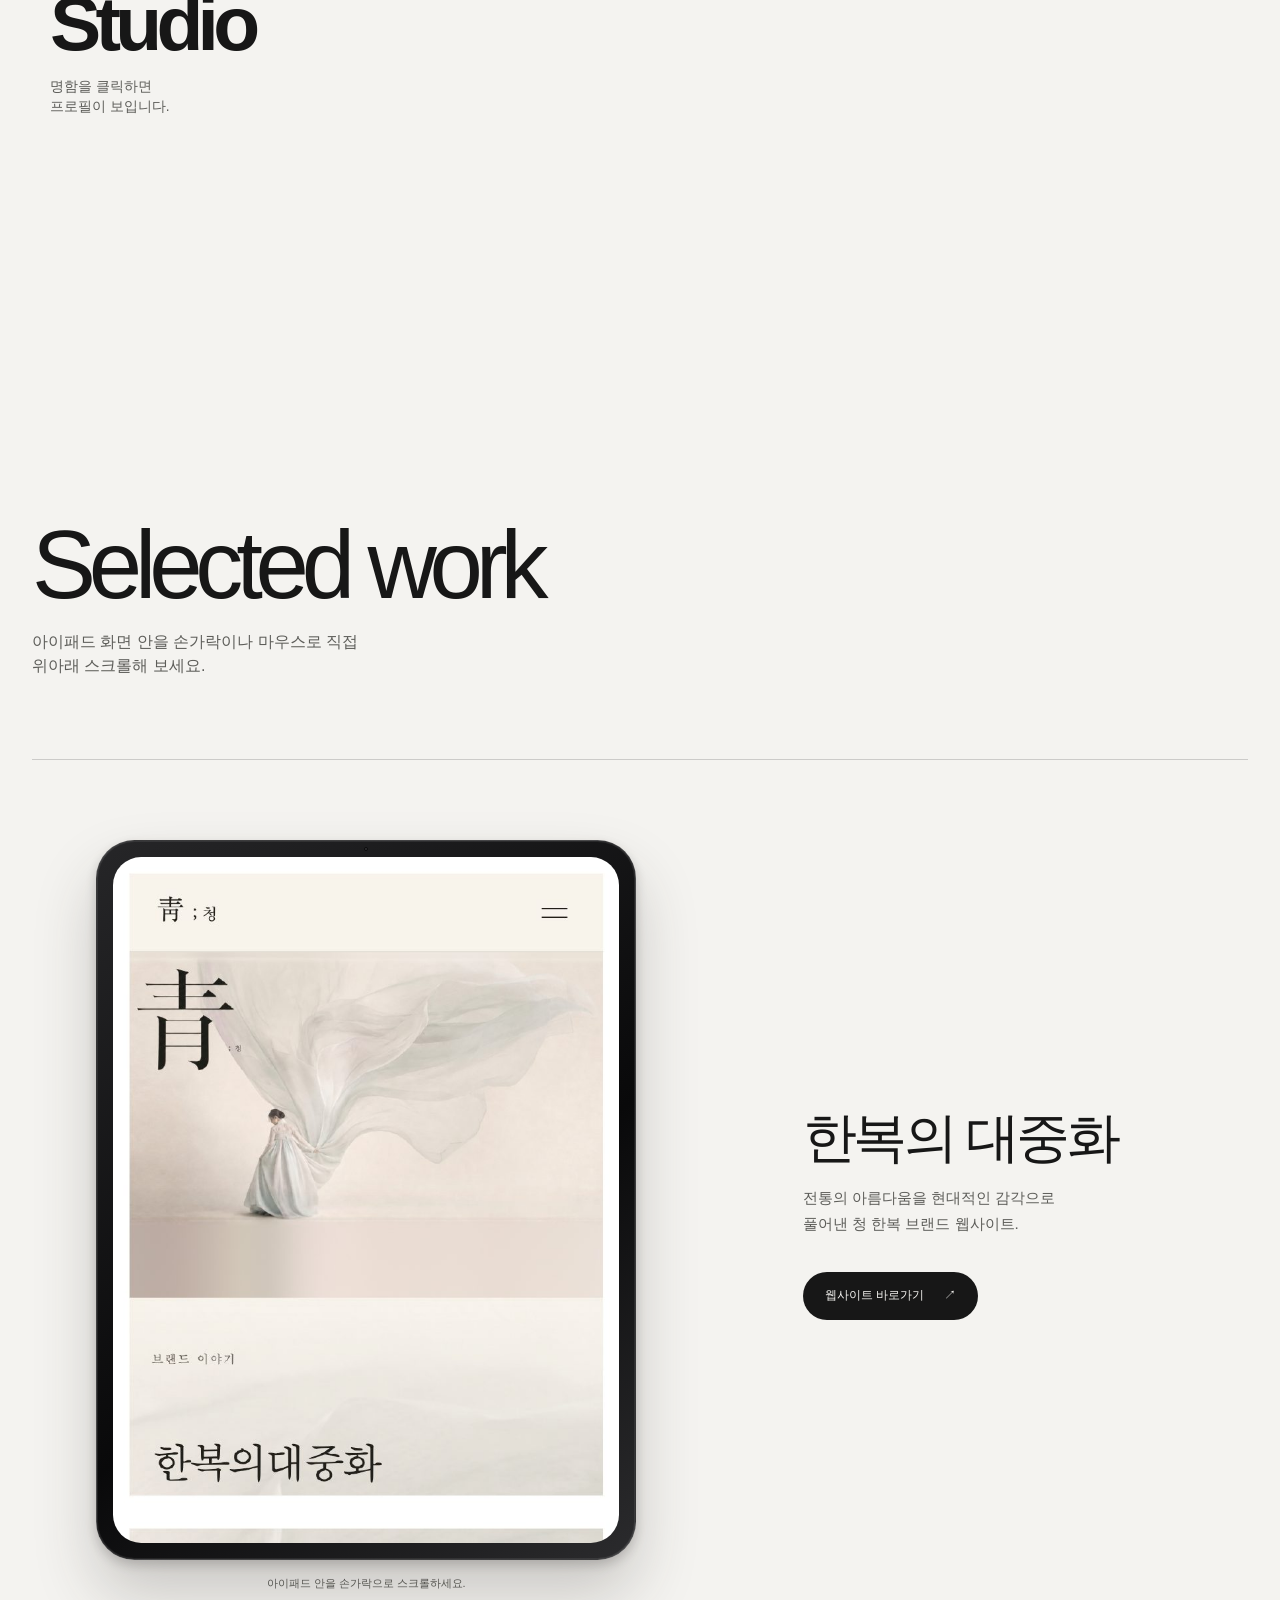
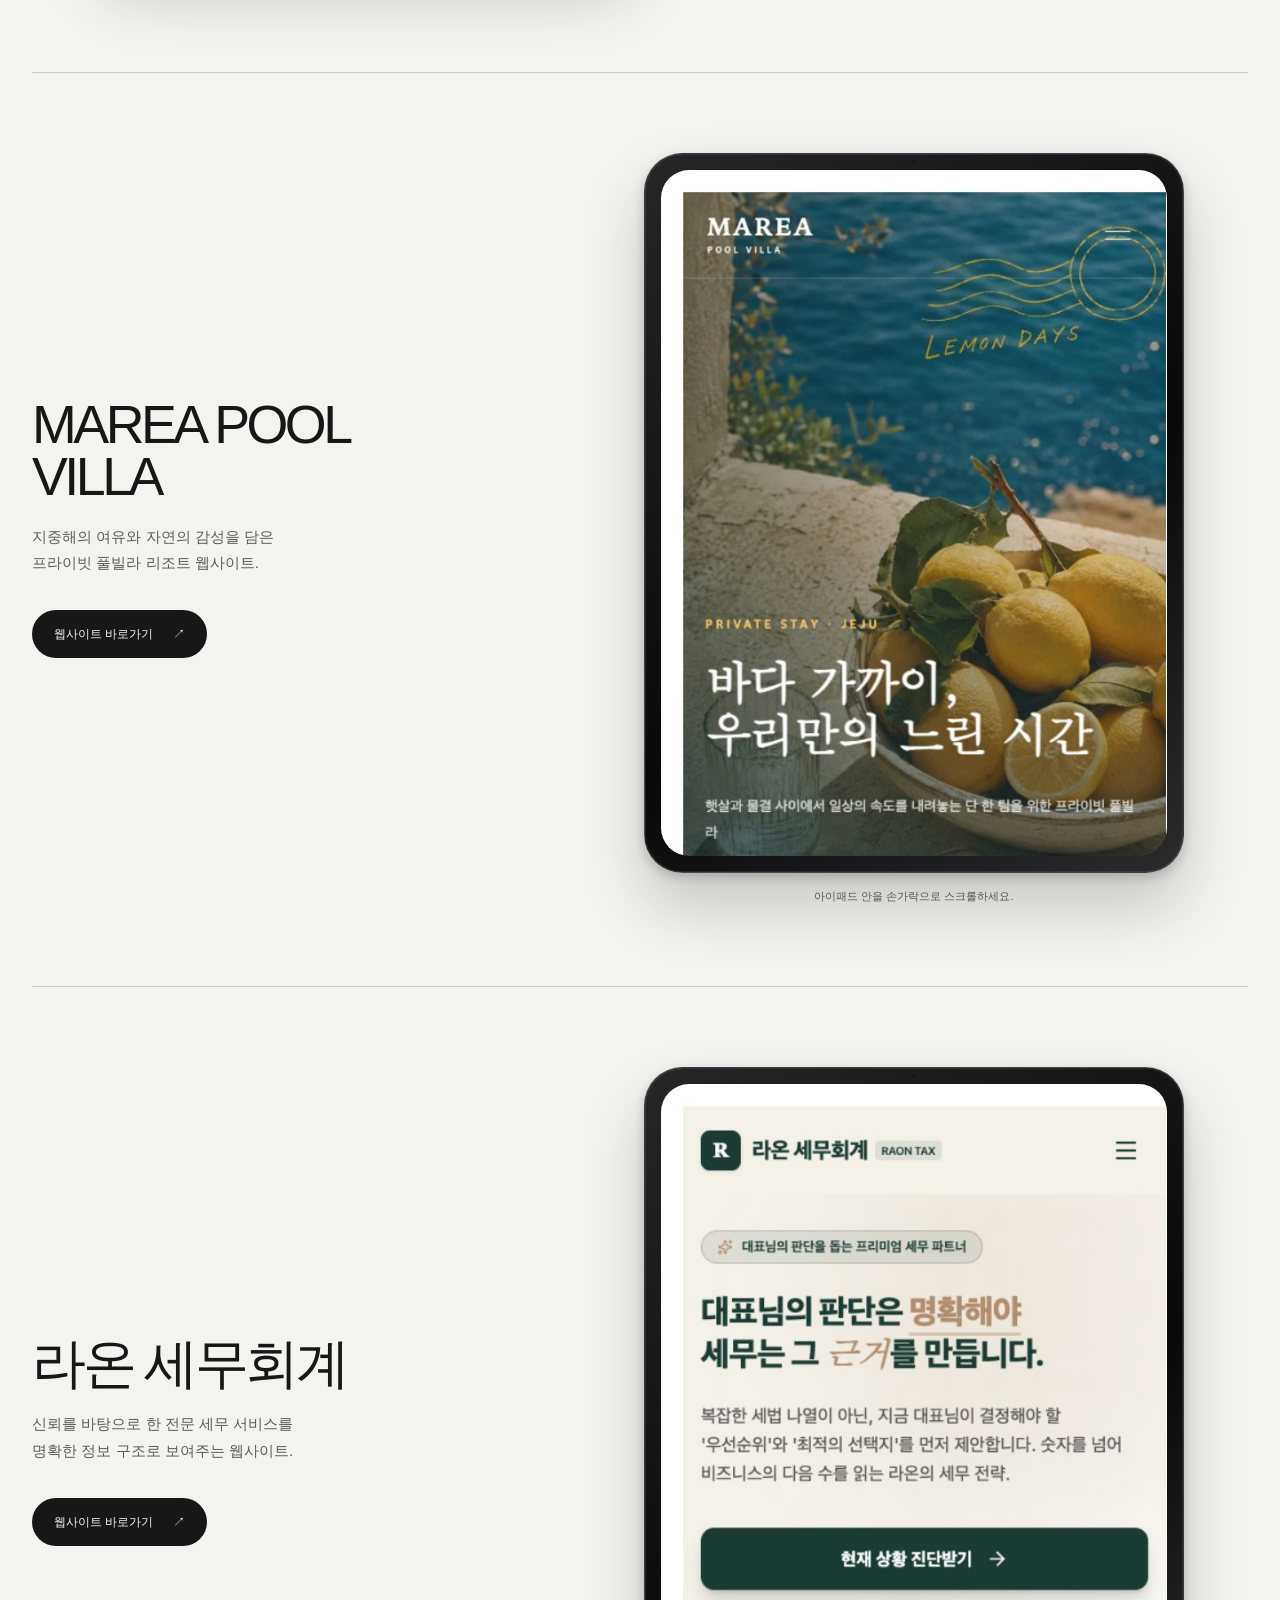
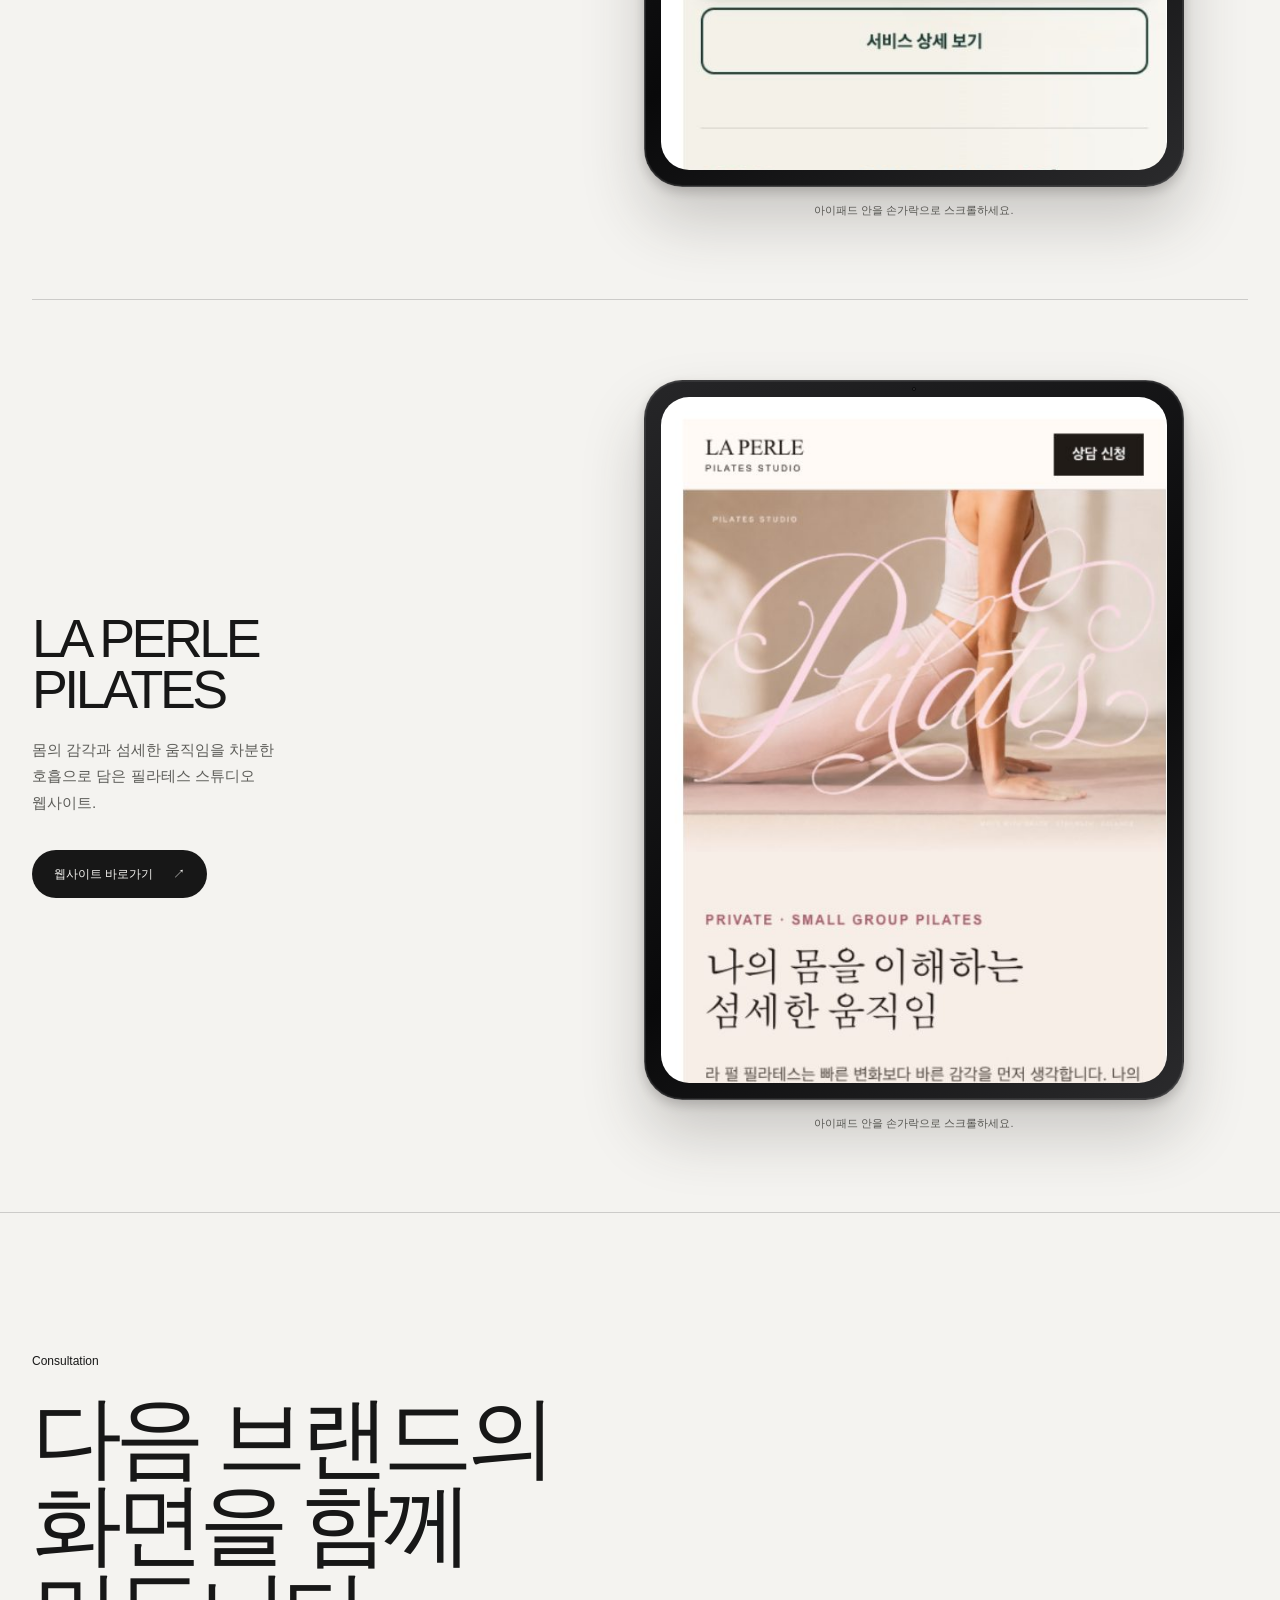
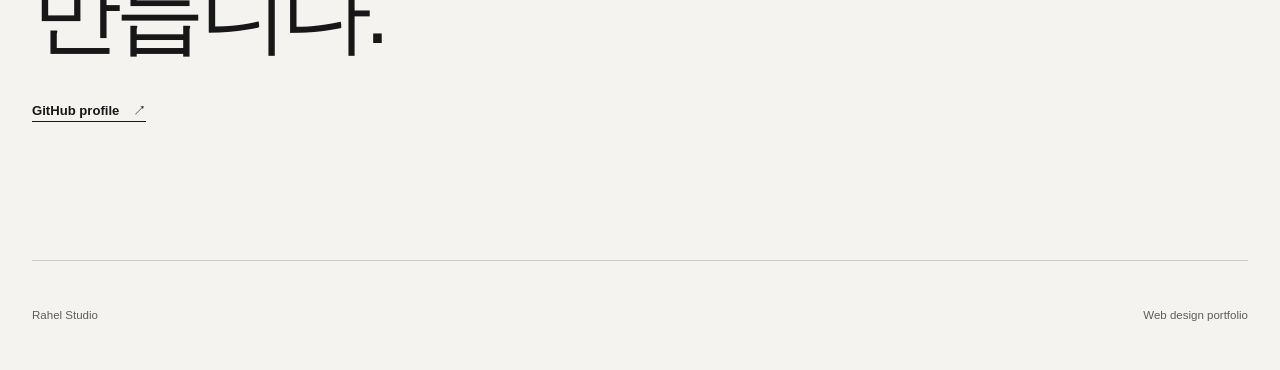
==== commit d3703ab0: "Refine portrait previews and profile card" ====
--- a/index.html
+++ b/index.html
@@ -5,53 +5,69 @@
     <meta name="viewport" content="width=device-width, initial-scale=1" />
     <meta
       name="description"
-      content="Rahel Studio의 웹 디자인 포트폴리오. 네 개의 프로젝트를 아이패드 스크롤 프리뷰로 살펴보세요."
+      content="Rahel Studio의 웹 디자인 포트폴리오. 네 개의 프로젝트를 세로형 아이패드 안에서 직접 스크롤해 살펴보세요."
     />
-    <meta name="theme-color" content="#f2f1ee" />
+    <meta name="theme-color" content="#f4f3f0" />
     <title>Rahel Studio | Selected Work</title>
-    <link rel="preload" href="hero.jpg" as="image" />
+    <link rel="preload" href="hero.png" as="image" />
     <link rel="stylesheet" href="styles.css" />
     <script src="script.js" defer></script>
   </head>
   <body>
     <a class="skip-link" href="#portfolio">프로젝트로 바로가기</a>
 
-    <header class="site-header" aria-label="주요 메뉴">
-      <a class="site-brand" href="#top" aria-label="Rahel Studio 처음으로">Rahel Studio</a>
-      <nav class="site-nav" aria-label="페이지 메뉴">
-        <a href="#about">About</a>
-        <a href="#portfolio">Portfolio</a>
-        <a href="#contact">Consultation</a>
-      </nav>
-    </header>
-
     <main id="top">
-      <section class="hero" id="about" aria-labelledby="hero-title">
-        <div class="hero-copy">
-          <p class="eyebrow">Independent design studio</p>
-          <h1 id="hero-title">Rahel Studio</h1>
-          <p class="hero-description">브랜드의 고유한 인상을 정교한 화면과 흐름으로 설계합니다.</p>
-          <a class="text-link" href="#portfolio">Selected work <span aria-hidden="true">↓</span></a>
+      <section class="reference-hero" id="about" aria-label="Rahel Studio 소개">
+        <img
+          src="hero.png"
+          width="1072"
+          height="1008"
+          alt="Rahel Studio 로고와 프로필, 데이터, 포트폴리오, 문제해결, 상담 탭이 있는 흰색 종이 질감의 스튜디오 소개"
+        />
+        <nav class="reference-nav" aria-label="상단 이미지 메뉴">
+          <a class="reference-nav-profile" href="#card" aria-label="프로필로 이동"></a>
+          <a class="reference-nav-portfolio" href="#portfolio" aria-label="포트폴리오로 이동"></a>
+          <a class="reference-nav-contact" href="#contact" aria-label="상담으로 이동"></a>
+        </nav>
+      </section>
+
+      <section class="card-section" id="card" aria-labelledby="card-title">
+        <div class="card-heading">
+          <h1 id="card-title">Rahel Studio</h1>
+          <p>명함을 클릭하면 프로필이 보입니다.</p>
         </div>
 
-        <div class="identity-card" aria-label="Rahel Studio identity card">
-          <span class="identity-mark">RAHEL</span>
-          <strong>Rahel.<br />studio</strong>
-        </div>
-      </section>
-
-      <section class="manifesto" aria-labelledby="manifesto-title">
-        <h2 id="manifesto-title">감각을<br />구조로.</h2>
-        <p>
-          서로 다른 브랜드의 결을 읽고, 콘텐츠와 인터랙션이 하나의 인상으로 남도록
-          웹 경험을 만듭니다.
-        </p>
+        <button
+          class="business-card"
+          type="button"
+          aria-label="Rahel Studio 명함 뒤집기"
+          aria-pressed="false"
+        >
+          <span class="business-card-inner">
+            <span class="card-face card-front">
+              <img
+                src="business-card.png"
+                width="1535"
+                height="1024"
+                alt="Rahel Studio 흰색 명함"
+              />
+            </span>
+            <span class="card-face card-back" aria-hidden="true">
+              <span class="card-back-copy">
+                <strong>RAHEL</strong>
+                <span>H전문대학교 항공운항과 졸업</span>
+                <span>K대학교 디자인학과 졸업</span>
+                <span>10년 동안 웹사이트 평가</span>
+              </span>
+            </span>
+          </span>
+        </button>
       </section>
 
       <section class="portfolio" id="portfolio" aria-labelledby="portfolio-title">
         <header class="section-heading">
           <h2 id="portfolio-title">Selected work</h2>
-          <p>페이지를 내리면 각 아이패드 안의 모바일 사이트가 천천히 이어집니다.</p>
+          <p>아이패드 화면 안을 손가락이나 마우스로 직접 위아래 스크롤해 보세요.</p>
         </header>
 
         <article
@@ -63,15 +79,15 @@
         >
           <div class="project-inner">
             <div class="device-wrap">
-              <div class="ipad" aria-label="청 한복 모바일 웹사이트 스크롤 미리보기">
-                <div class="ipad-camera" aria-hidden="true"></div>
-                <div class="device-screen" role="button" aria-pressed="false" tabindex="0">
-                  <div class="screen-track" aria-hidden="true"></div>
-                  <div class="device-loading" aria-live="polite">화면을 불러오는 중</div>
-                  <div class="device-error" role="status" hidden>미리보기를 불러오지 못했습니다.</div>
-                </div>
-              </div>
-              <p class="interaction-note">화면을 누르면 움직임이 멈춥니다.</p>
+              <div class="ipad" aria-label="청 한복 모바일 웹사이트 미리보기">
+                <div class="ipad-camera" aria-hidden="true"></div>
+                <div class="device-screen" tabindex="0" aria-label="청 한복 화면. 안쪽을 세로로 스크롤하세요.">
+                  <div class="screen-track" aria-hidden="true"></div>
+                  <div class="device-loading" aria-live="polite">화면을 불러오는 중</div>
+                  <div class="device-error" role="status" hidden>미리보기를 불러오지 못했습니다.</div>
+                </div>
+              </div>
+              <p class="interaction-note">아이패드 안을 손가락으로 스크롤하세요.</p>
             </div>
 
             <div class="project-copy">
@@ -107,15 +123,15 @@
             </div>
 
             <div class="device-wrap">
-              <div class="ipad" aria-label="마레아 풀빌라 모바일 웹사이트 스크롤 미리보기">
-                <div class="ipad-camera" aria-hidden="true"></div>
-                <div class="device-screen" role="button" aria-pressed="false" tabindex="0">
-                  <div class="screen-track" aria-hidden="true"></div>
-                  <div class="device-loading" aria-live="polite">화면을 불러오는 중</div>
-                  <div class="device-error" role="status" hidden>미리보기를 불러오지 못했습니다.</div>
-                </div>
-              </div>
-              <p class="interaction-note">화면을 누르면 움직임이 멈춥니다.</p>
+              <div class="ipad" aria-label="마레아 풀빌라 모바일 웹사이트 미리보기">
+                <div class="ipad-camera" aria-hidden="true"></div>
+                <div class="device-screen" tabindex="0" aria-label="마레아 풀빌라 화면. 안쪽을 세로로 스크롤하세요.">
+                  <div class="screen-track" aria-hidden="true"></div>
+                  <div class="device-loading" aria-live="polite">화면을 불러오는 중</div>
+                  <div class="device-error" role="status" hidden>미리보기를 불러오지 못했습니다.</div>
+                </div>
+              </div>
+              <p class="interaction-note">아이패드 안을 손가락으로 스크롤하세요.</p>
             </div>
           </div>
         </article>
@@ -140,15 +156,15 @@
             </div>
 
             <div class="device-wrap">
-              <div class="ipad" aria-label="라온 세무회계 모바일 웹사이트 스크롤 미리보기">
-                <div class="ipad-camera" aria-hidden="true"></div>
-                <div class="device-screen" role="button" aria-pressed="false" tabindex="0">
-                  <div class="screen-track" aria-hidden="true"></div>
-                  <div class="device-loading" aria-live="polite">화면을 불러오는 중</div>
-                  <div class="device-error" role="status" hidden>미리보기를 불러오지 못했습니다.</div>
-                </div>
-              </div>
-              <p class="interaction-note">화면을 누르면 움직임이 멈춥니다.</p>
+              <div class="ipad" aria-label="라온 세무회계 모바일 웹사이트 미리보기">
+                <div class="ipad-camera" aria-hidden="true"></div>
+                <div class="device-screen" tabindex="0" aria-label="라온 세무회계 화면. 안쪽을 세로로 스크롤하세요.">
+                  <div class="screen-track" aria-hidden="true"></div>
+                  <div class="device-loading" aria-live="polite">화면을 불러오는 중</div>
+                  <div class="device-error" role="status" hidden>미리보기를 불러오지 못했습니다.</div>
+                </div>
+              </div>
+              <p class="interaction-note">아이패드 안을 손가락으로 스크롤하세요.</p>
             </div>
           </div>
         </article>
@@ -173,15 +189,15 @@
             </div>
 
             <div class="device-wrap">
-              <div class="ipad" aria-label="라 펄 필라테스 모바일 웹사이트 스크롤 미리보기">
-                <div class="ipad-camera" aria-hidden="true"></div>
-                <div class="device-screen" role="button" aria-pressed="false" tabindex="0">
-                  <div class="screen-track" aria-hidden="true"></div>
-                  <div class="device-loading" aria-live="polite">화면을 불러오는 중</div>
-                  <div class="device-error" role="status" hidden>미리보기를 불러오지 못했습니다.</div>
-                </div>
-              </div>
-              <p class="interaction-note">화면을 누르면 움직임이 멈춥니다.</p>
+              <div class="ipad" aria-label="라 펄 필라테스 모바일 웹사이트 미리보기">
+                <div class="ipad-camera" aria-hidden="true"></div>
+                <div class="device-screen" tabindex="0" aria-label="라 펄 필라테스 화면. 안쪽을 세로로 스크롤하세요.">
+                  <div class="screen-track" aria-hidden="true"></div>
+                  <div class="device-loading" aria-live="polite">화면을 불러오는 중</div>
+                  <div class="device-error" role="status" hidden>미리보기를 불러오지 못했습니다.</div>
+                </div>
+              </div>
+              <p class="interaction-note">아이패드 안을 손가락으로 스크롤하세요.</p>
             </div>
           </div>
         </article>
--- a/styles.css
+++ b/styles.css
@@ -1,13 +1,12 @@
 :root {
-  --paper: #f2f1ee;
-  --paper-deep: #e8e7e3;
-  --ink: #161616;
+  --paper: #f4f3f0;
+  --paper-deep: #e9e8e4;
+  --ink: #171717;
   --muted: #5d5d59;
-  --line: rgba(22, 22, 22, 0.19);
+  --line: rgba(23, 23, 23, 0.18);
   --focus: #285f54;
-  --shadow: rgba(44, 42, 38, 0.22);
-  --max-width: 1440px;
-  --header-height: 72px;
+  --shadow: rgba(49, 47, 43, 0.22);
+  --max-width: 1360px;
   font-family: "Helvetica Neue", Helvetica, Arial, "Apple SD Gothic Neo", "Noto Sans KR", sans-serif;
   color: var(--ink);
   background: var(--paper);
@@ -27,22 +26,9 @@
   margin: 0;
   min-width: 320px;
   overflow-x: hidden;
-  background:
-    radial-gradient(circle at 20% 20%, rgba(255, 255, 255, 0.68), transparent 28%),
-    var(--paper);
+  background: var(--paper);
   color: var(--ink);
   line-height: 1.5;
-}
-
-body::after {
-  position: fixed;
-  inset: 0;
-  z-index: 20;
-  pointer-events: none;
-  content: "";
-  opacity: 0.12;
-  background-image: url("data:image/svg+xml,%3Csvg viewBox='0 0 180 180' xmlns='http://www.w3.org/2000/svg'%3E%3Cfilter id='n'%3E%3CfeTurbulence type='fractalNoise' baseFrequency='.9' numOctaves='3' stitchTiles='stitch'/%3E%3C/filter%3E%3Crect width='100%25' height='100%25' filter='url(%23n)' opacity='.23'/%3E%3C/svg%3E");
-  mix-blend-mode: multiply;
 }
 
 a {
@@ -52,6 +38,7 @@
 }
 
 a:focus-visible,
+button:focus-visible,
 .device-screen:focus-visible {
   outline: 3px solid var(--focus);
   outline-offset: 4px;
@@ -63,7 +50,7 @@
   left: 12px;
   z-index: 100;
   padding: 10px 14px;
-  transform: translateY(-150%);
+  transform: translateY(-160%);
   background: var(--ink);
   color: var(--paper);
 }
@@ -72,198 +59,186 @@
   transform: translateY(0);
 }
 
-.site-header {
-  position: absolute;
-  top: 0;
-  right: 0;
-  left: 0;
-  z-index: 10;
-  display: flex;
-  width: min(calc(100% - 64px), var(--max-width));
-  height: var(--header-height);
+.reference-hero {
+  position: relative;
+  width: 100%;
+  background: #f4f3f0;
+}
+
+.reference-hero > img {
+  display: block;
+  width: 100%;
+  height: auto;
+}
+
+.reference-nav a {
+  position: absolute;
+  display: block;
+  border-radius: 8px;
+}
+
+.reference-nav a:focus-visible {
+  outline-offset: 1px;
+}
+
+.reference-nav-profile {
+  top: 41%;
+  left: 13.5%;
+  width: 13%;
+  height: 5.8%;
+}
+
+.reference-nav-portfolio {
+  top: 46%;
+  left: 36%;
+  width: 17%;
+  height: 5.8%;
+}
+
+.reference-nav-contact {
+  top: 56%;
+  right: 9%;
+  width: 16%;
+  height: 6.5%;
+}
+
+.card-section {
+  display: grid;
+  width: min(calc(100% - 64px), 1180px);
+  min-height: 94dvh;
   margin: 0 auto;
+  padding: 11vh 0 13vh;
+  grid-template-columns: minmax(220px, 0.42fr) minmax(0, 1fr);
   align-items: center;
-  justify-content: space-between;
-  border-bottom: 1px solid rgba(22, 22, 22, 0.15);
-}
-
-.site-brand {
-  font-size: 1.05rem;
-  font-weight: 700;
-  letter-spacing: -0.04em;
-  text-decoration: none;
-}
-
-.site-nav {
-  display: flex;
-  align-items: center;
-  gap: clamp(18px, 3vw, 42px);
-}
-
-.site-nav a {
-  font-size: 0.78rem;
-  text-decoration: none;
-}
-
-.site-nav a:hover {
-  text-decoration: underline;
-}
-
-.hero {
-  position: relative;
-  display: grid;
-  min-height: 100dvh;
-  padding: calc(var(--header-height) + 6vh) max(32px, calc((100vw - var(--max-width)) / 2));
-  overflow: hidden;
-  grid-template-columns: minmax(0, 1fr) minmax(320px, 0.78fr);
-  align-items: center;
-  gap: 4vw;
-  background-image:
-    linear-gradient(90deg, rgba(242, 241, 238, 0.35), rgba(242, 241, 238, 0.08)),
-    url("hero.jpg");
-  background-position: center;
-  background-size: cover;
-}
-
-.hero::before {
-  position: absolute;
-  inset: auto 0 0;
-  height: 24%;
-  content: "";
-  background: linear-gradient(0deg, var(--paper), rgba(242, 241, 238, 0));
-}
-
-.hero-copy,
-.identity-card {
-  position: relative;
-  z-index: 1;
-}
-
-.hero-copy {
-  max-width: 700px;
-}
-
-.eyebrow {
-  margin: 0 0 20px;
-  font-size: 0.68rem;
-  font-weight: 700;
-  letter-spacing: 0.18em;
-  text-transform: uppercase;
-}
-
-.hero h1 {
-  max-width: 9ch;
-  margin: 0;
-  font-size: clamp(4.2rem, 9.8vw, 9rem);
-  font-weight: 700;
-  letter-spacing: -0.085em;
-  line-height: 0.88;
-}
-
-.hero-description {
-  max-width: 32ch;
-  margin: 32px 0 26px;
-  color: var(--muted);
-  font-size: clamp(0.96rem, 1.3vw, 1.15rem);
-  word-break: keep-all;
-}
-
-.text-link {
-  display: inline-flex;
-  align-items: center;
-  gap: 14px;
-  font-size: 0.82rem;
-  font-weight: 700;
-  text-decoration: none;
-}
-
-.text-link span {
-  transition: transform 240ms cubic-bezier(0.16, 1, 0.3, 1);
-}
-
-.text-link:hover span {
-  transform: translateY(4px);
-}
-
-/* Hardware uses its own radius. Content surfaces stay on the 18px scale; interactive controls are pill-shaped. */
-.identity-card {
-  width: min(38vw, 540px);
-  aspect-ratio: 1.52;
-  padding: clamp(24px, 3.2vw, 50px);
-  transform: rotate(-8deg) translateY(5vh);
-  border: 1px solid rgba(255, 255, 255, 0.76);
-  border-radius: 18px;
-  background:
-    radial-gradient(circle at 74% 23%, transparent 0 16%, rgba(118, 118, 112, 0.12) 16.4% 16.8%, transparent 17.2%),
-    linear-gradient(145deg, rgba(255, 255, 255, 0.92), rgba(222, 221, 217, 0.78));
-  box-shadow: 20px 30px 42px rgba(74, 71, 66, 0.22), inset 0 1px rgba(255, 255, 255, 0.9);
-}
-
-.identity-mark {
-  display: block;
-  color: #777772;
-  font-size: 0.68rem;
-  letter-spacing: 0.3em;
-}
-
-.identity-card strong {
-  position: absolute;
-  right: 7%;
-  bottom: 7%;
-  font-size: clamp(2.8rem, 6vw, 6rem);
-  font-weight: 500;
-  letter-spacing: -0.085em;
-  line-height: 0.72;
-  text-align: right;
-}
-
-.manifesto {
-  display: grid;
-  width: min(calc(100% - 64px), 1120px);
-  min-height: 70dvh;
-  margin: 0 auto;
-  padding: 12vh 0;
-  grid-template-columns: 1fr 0.8fr;
-  align-items: center;
-  gap: 8vw;
-}
-
-.manifesto h2 {
-  margin: 0;
-  font-size: clamp(4.2rem, 9vw, 8rem);
-  font-weight: 500;
-  letter-spacing: -0.08em;
-  line-height: 0.86;
-}
-
-.manifesto p {
-  max-width: 31ch;
+  gap: clamp(40px, 7vw, 110px);
+}
+
+.card-heading h1 {
+  margin: 0 0 18px;
+  font-size: clamp(3.1rem, 6vw, 6rem);
+  font-weight: 600;
+  letter-spacing: -0.075em;
+  line-height: 0.92;
+}
+
+.card-heading p {
+  max-width: 20ch;
   margin: 0;
   color: var(--muted);
-  font-size: clamp(1.08rem, 1.8vw, 1.5rem);
-  line-height: 1.7;
+  font-size: 0.86rem;
   word-break: keep-all;
 }
 
+.business-card {
+  position: relative;
+  width: 100%;
+  aspect-ratio: 1.499;
+  padding: 0;
+  border: 0;
+  background: transparent;
+  color: inherit;
+  cursor: pointer;
+  perspective: 1600px;
+  -webkit-tap-highlight-color: transparent;
+}
+
+.business-card-inner {
+  position: absolute;
+  inset: 0;
+  display: block;
+  transform-style: preserve-3d;
+  transition: transform 700ms cubic-bezier(0.16, 1, 0.3, 1);
+}
+
+.business-card.is-flipped .business-card-inner {
+  transform: rotateY(180deg);
+}
+
+.card-face {
+  position: absolute;
+  inset: 0;
+  display: block;
+  overflow: hidden;
+  backface-visibility: hidden;
+  -webkit-backface-visibility: hidden;
+  clip-path: polygon(13.1% 36.8%, 75.7% 2.5%, 92% 63.3%, 28.1% 99.5%);
+  filter: drop-shadow(20px 26px 20px rgba(43, 42, 39, 0.28));
+}
+
+.card-front img {
+  display: block;
+  width: 100%;
+  height: 100%;
+  object-fit: cover;
+}
+
+.card-back {
+  transform: rotateY(180deg);
+  background:
+    radial-gradient(circle at 69% 24%, transparent 0 11%, rgba(117, 117, 112, 0.18) 11.2% 11.6%, transparent 11.8%),
+    linear-gradient(145deg, #f6f6f4, #dededb);
+}
+
+.card-back::after {
+  position: absolute;
+  inset: 0;
+  content: "";
+  opacity: 0.18;
+  background-image: url("data:image/svg+xml,%3Csvg viewBox='0 0 180 180' xmlns='http://www.w3.org/2000/svg'%3E%3Cfilter id='n'%3E%3CfeTurbulence type='fractalNoise' baseFrequency='.8' numOctaves='3' stitchTiles='stitch'/%3E%3C/filter%3E%3Crect width='100%25' height='100%25' filter='url(%23n)' opacity='.26'/%3E%3C/svg%3E");
+  mix-blend-mode: multiply;
+  pointer-events: none;
+}
+
+.card-back-copy {
+  position: absolute;
+  top: 28%;
+  right: 13%;
+  bottom: 12%;
+  left: 29%;
+  z-index: 1;
+  display: flex;
+  flex-direction: column;
+  align-items: flex-start;
+  justify-content: center;
+  text-align: left;
+}
+
+.card-back-copy strong {
+  margin-bottom: clamp(14px, 2vw, 28px);
+  color: #777772;
+  font-size: clamp(0.62rem, 1.15vw, 0.9rem);
+  font-weight: 500;
+  letter-spacing: 0.3em;
+}
+
+.card-back-copy span {
+  display: block;
+  margin: 0 0 clamp(7px, 1.2vw, 15px);
+  font-size: clamp(0.72rem, 1.65vw, 1.32rem);
+  font-weight: 600;
+  letter-spacing: -0.035em;
+  word-break: keep-all;
+}
+
 .portfolio {
-  padding: 9vh 0 0;
+  padding: 8vh 0 0;
 }
 
 .section-heading {
   width: min(calc(100% - 64px), var(--max-width));
-  margin: 0 auto 10vh;
+  margin: 0 auto 9vh;
 }
 
 .section-heading h2 {
   margin: 0 0 22px;
-  font-size: clamp(3.5rem, 8vw, 7.5rem);
+  font-size: clamp(3.4rem, 7.5vw, 7rem);
   font-weight: 500;
   letter-spacing: -0.075em;
   line-height: 0.9;
 }
 
 .section-heading p {
-  max-width: 42ch;
+  max-width: 40ch;
   margin: 0;
   color: var(--muted);
   word-break: keep-all;
@@ -271,9 +246,7 @@
 
 .project {
   position: relative;
-  min-height: 175dvh;
-  view-timeline-name: --project-scroll;
-  view-timeline-axis: block;
+  min-height: 100dvh;
 }
 
 .project::before {
@@ -287,106 +260,106 @@
 }
 
 .project-inner {
-  position: sticky;
-  top: 0;
   display: grid;
   width: min(calc(100% - 64px), var(--max-width));
   min-height: 100dvh;
   margin: 0 auto;
-  padding: calc(var(--header-height) + 4vh) 0 5vh;
+  padding: clamp(70px, 9vh, 118px) 0;
+  grid-template-columns: minmax(300px, 0.72fr) minmax(240px, 0.48fr);
   align-items: center;
-  gap: clamp(38px, 6vw, 96px);
-}
-
-.project-split .project-inner,
+  justify-content: center;
+  gap: clamp(48px, 8vw, 140px);
+}
+
+.project-wide .project-inner,
+.project-centered .project-inner,
 .project-reverse .project-inner {
-  grid-template-columns: minmax(0, 1.45fr) minmax(260px, 0.55fr);
-}
-
-.project-reverse .project-inner {
-  grid-template-columns: minmax(260px, 0.55fr) minmax(0, 1.45fr);
-}
-
-.project-wide .project-inner {
-  width: min(calc(100% - 64px), 1180px);
-  grid-template-columns: 0.45fr 1.55fr;
-}
-
-.project-centered .project-inner {
-  width: min(calc(100% - 64px), 1120px);
-  grid-template-columns: 0.48fr 1.52fr;
+  grid-template-columns: minmax(240px, 0.48fr) minmax(300px, 0.72fr);
 }
 
 .device-wrap {
+  width: min(100%, 540px);
   min-width: 0;
+  justify-self: center;
 }
 
 .ipad {
   position: relative;
   width: 100%;
-  aspect-ratio: 4 / 3;
-  padding: clamp(10px, 1.4vw, 18px);
+  aspect-ratio: 3 / 4;
+  padding: clamp(12px, 1.25vw, 18px);
   border: 1px solid rgba(255, 255, 255, 0.16);
-  border-radius: clamp(24px, 3vw, 38px);
-  background: linear-gradient(145deg, #242426 0%, #080809 56%, #29292b 100%);
+  border-radius: clamp(30px, 3vw, 43px);
+  background: linear-gradient(145deg, #262628 0%, #09090a 58%, #2b2b2d 100%);
   box-shadow:
-    0 30px 55px var(--shadow),
-    0 4px 10px rgba(33, 31, 28, 0.22),
+    0 34px 62px var(--shadow),
+    0 5px 11px rgba(33, 31, 28, 0.2),
     inset 0 0 0 1px rgba(255, 255, 255, 0.08);
 }
 
 .ipad-camera {
   position: absolute;
-  top: 50%;
-  left: 5px;
+  top: 6px;
+  left: 50%;
   z-index: 3;
   width: 4px;
   height: 4px;
-  transform: translateY(-50%);
+  transform: translateX(-50%);
   border-radius: 50%;
-  background: #303033;
+  background: #323235;
   box-shadow: inset 0 0 0 1px #09090a;
 }
 
 .device-screen {
   position: relative;
+  width: 100%;
   height: 100%;
-  overflow: hidden;
-  border-radius: clamp(15px, 2.2vw, 25px);
+  overflow-x: hidden;
+  overflow-y: auto;
+  border-radius: clamp(18px, 2.2vw, 29px);
   background: #e7e6e2;
-  cursor: pointer;
+  overscroll-behavior: contain;
+  scroll-behavior: smooth;
+  scrollbar-color: rgba(23, 23, 23, 0.32) transparent;
+  scrollbar-width: thin;
+  touch-action: pan-y;
+  -webkit-overflow-scrolling: touch;
+}
+
+.device-screen::-webkit-scrollbar {
+  width: 4px;
+}
+
+.device-screen::-webkit-scrollbar-track {
+  background: transparent;
+}
+
+.device-screen::-webkit-scrollbar-thumb {
+  border-radius: 999px;
+  background: rgba(23, 23, 23, 0.32);
 }
 
 .screen-track {
   position: relative;
   z-index: 1;
-  transform: translate3d(0, 0, 0);
-  will-change: transform;
+  width: 100%;
+  min-height: 100%;
+  overflow: hidden;
 }
 
 .screen-track img {
   display: block;
   width: 100%;
+  max-width: none;
   height: auto;
   margin: 0;
   border: 0;
 }
 
-@supports (animation-timeline: view()) {
-  .screen-track.is-ready {
-    animation: device-page-scroll linear both;
-    animation-timeline: --project-scroll;
-    animation-range: entry 15% exit 85%;
-  }
-}
-
-@keyframes device-page-scroll {
-  from {
-    transform: translate3d(0, 0, 0);
-  }
-  to {
-    transform: translate3d(0, var(--scroll-distance, 0), 0);
-  }
+.project[data-project="marea"] .screen-track img,
+.project[data-project="raon"] .screen-track img,
+.project[data-project="pilades"] .screen-track img {
+  width: 134.2%;
 }
 
 .device-loading,
@@ -424,19 +397,20 @@
 }
 
 .interaction-note {
-  margin: 18px 0 0;
+  margin: 15px 0 0;
   color: var(--muted);
-  font-size: 0.72rem;
+  font-size: 0.68rem;
   text-align: center;
 }
 
 .project-copy {
+  max-width: 430px;
   align-self: center;
 }
 
 .project-copy h3 {
   margin: 0 0 22px;
-  font-size: clamp(2.1rem, 4.2vw, 4.6rem);
+  font-size: clamp(2.2rem, 4.2vw, 4.8rem);
   font-weight: 500;
   letter-spacing: -0.065em;
   line-height: 0.95;
@@ -445,10 +419,10 @@
 
 .project-copy p {
   max-width: 31ch;
-  margin: 0 0 36px;
+  margin: 0 0 34px;
   color: var(--muted);
-  font-size: clamp(0.95rem, 1.25vw, 1.08rem);
-  line-height: 1.75;
+  font-size: clamp(0.95rem, 1.2vw, 1.06rem);
+  line-height: 1.72;
   word-break: keep-all;
 }
 
@@ -458,7 +432,7 @@
   padding: 0 22px;
   align-items: center;
   justify-content: center;
-  gap: 22px;
+  gap: 20px;
   border-radius: 999px;
   background: var(--ink);
   color: var(--paper);
@@ -471,21 +445,33 @@
 
 .visit-button:hover {
   transform: translateY(-3px);
-  background: #333331;
+  background: #343432;
 }
 
 .visit-button:active {
   transform: translateY(-1px) scale(0.98);
 }
 
-.project-wide .project-copy,
-.project-centered .project-copy {
-  align-self: center;
+.text-link {
+  display: inline-flex;
+  align-items: center;
+  gap: 14px;
+  font-size: 0.82rem;
+  font-weight: 700;
+  text-decoration: none;
+}
+
+.text-link span {
+  transition: transform 220ms cubic-bezier(0.16, 1, 0.3, 1);
+}
+
+.text-link:hover span {
+  transform: translate(3px, -3px);
 }
 
 .contact {
   display: flex;
-  min-height: 75dvh;
+  min-height: 72dvh;
   padding: 12vh max(32px, calc((100vw - var(--max-width)) / 2));
   flex-direction: column;
   justify-content: center;
@@ -525,125 +511,92 @@
 }
 
 @media (max-width: 900px) {
-  .hero {
-    padding-right: 24px;
-    padding-left: 24px;
+  .card-section,
+  .project-inner,
+  .project-wide .project-inner,
+  .project-centered .project-inner,
+  .project-reverse .project-inner {
     grid-template-columns: 1fr;
-    align-content: center;
-  }
-
-  .identity-card {
-    position: absolute;
-    right: -12vw;
-    bottom: 8vh;
-    width: min(70vw, 440px);
-    opacity: 0.62;
-  }
-
-  .hero-copy {
-    z-index: 2;
-  }
-
-  .manifesto,
-  .project-split .project-inner,
-  .project-reverse .project-inner,
-  .project-wide .project-inner,
-  .project-centered .project-inner {
-    grid-template-columns: 1fr;
-  }
-
-  .manifesto {
-    width: min(calc(100% - 48px), 720px);
-    gap: 54px;
-  }
-
-  .project {
-    min-height: 160dvh;
+  }
+
+  .card-section {
+    width: min(calc(100% - 48px), 760px);
+    min-height: auto;
+    padding: 11vh 0;
+    gap: 44px;
+  }
+
+  .card-heading {
+    max-width: 620px;
+  }
+
+  .business-card {
+    width: min(100%, 740px);
+    justify-self: center;
   }
 
   .project-inner {
-    width: min(calc(100% - 48px), 760px) !important;
-    padding-top: calc(var(--header-height) + 24px);
-    padding-bottom: 30px;
-    align-content: center;
-    gap: 34px;
+    width: min(calc(100% - 48px), 760px);
+    min-height: auto;
+    padding: 80px 0;
+    gap: 38px;
   }
 
   .project-copy,
   .project-wide .project-copy,
-  .project-centered .project-copy {
+  .project-centered .project-copy,
+  .project-reverse .project-copy {
     order: 2;
   }
 
   .device-wrap {
     order: 1;
-  }
-
-  .project-copy p {
-    margin-bottom: 22px;
-  }
-
-  .interaction-note {
-    margin-top: 10px;
+    width: min(100%, 500px);
+  }
+
+  .project-copy {
+    justify-self: center;
+    width: min(100%, 500px);
   }
 }
 
 @media (max-width: 640px) {
-  :root {
-    --header-height: 62px;
-  }
-
-  .site-header {
+  .reference-nav {
+    display: none;
+  }
+
+  .card-section {
     width: calc(100% - 32px);
-  }
-
-  .site-nav {
-    gap: 14px;
-  }
-
-  .site-nav a:first-child {
-    display: none;
-  }
-
-  .hero {
-    padding-top: calc(var(--header-height) + 40px);
-  }
-
-  .hero h1 {
-    max-width: 6ch;
-    font-size: clamp(4rem, 20vw, 6.4rem);
-  }
-
-  .hero-description {
-    max-width: 26ch;
-  }
-
-  .identity-card {
-    bottom: 8vh;
-    width: 72vw;
-    transform: rotate(-7deg);
-  }
-
-  .identity-card strong {
-    font-size: clamp(2.4rem, 12vw, 4.2rem);
-  }
-
-  .manifesto {
-    min-height: 72dvh;
-    padding: 10vh 0;
-  }
-
-  .manifesto h2 {
-    font-size: clamp(4rem, 22vw, 6.7rem);
+    padding: 72px 0 84px;
+    gap: 28px;
+  }
+
+  .card-heading h1 {
+    font-size: clamp(3.1rem, 17vw, 5rem);
+  }
+
+  .card-heading p {
+    font-size: 0.78rem;
+  }
+
+  .card-back-copy {
+    top: 24%;
+    right: 11%;
+    bottom: 8%;
+    left: 27%;
   }
 
   .section-heading {
     width: calc(100% - 32px);
-    margin-bottom: 8vh;
+    margin-bottom: 58px;
   }
 
   .section-heading h2 {
-    font-size: clamp(3.7rem, 18vw, 5.6rem);
+    font-size: clamp(3.4rem, 17vw, 5.4rem);
+  }
+
+  .section-heading p {
+    font-size: 0.88rem;
   }
 
   .project::before {
@@ -652,37 +605,41 @@
   }
 
   .project-inner {
-    width: calc(100% - 32px) !important;
-    padding-top: calc(var(--header-height) + 18px);
-    gap: 26px;
+    width: calc(100% - 32px);
+    padding: 58px 0 68px;
+    gap: 28px;
+  }
+
+  .device-wrap {
+    width: min(100%, 430px);
   }
 
   .ipad {
-    border-radius: 22px;
+    padding: 10px;
+    border-radius: 26px;
   }
 
   .device-screen {
-    border-radius: 14px;
+    border-radius: 18px;
   }
 
   .project-copy h3 {
-    font-size: clamp(2rem, 10vw, 3.1rem);
+    font-size: clamp(2.2rem, 10vw, 3.2rem);
   }
 
   .project-copy p {
-    max-width: 34ch;
     font-size: 0.9rem;
-    line-height: 1.6;
+    line-height: 1.62;
   }
 
   .contact {
-    min-height: 68dvh;
+    min-height: 66dvh;
     padding-right: 16px;
     padding-left: 16px;
   }
 
   .contact h2 {
-    font-size: clamp(3.4rem, 16vw, 5.8rem);
+    font-size: clamp(3.2rem, 15vw, 5.5rem);
   }
 
   .site-footer {
@@ -691,7 +648,8 @@
 }
 
 @media (prefers-reduced-motion: reduce) {
-  html {
+  html,
+  .device-screen {
     scroll-behavior: auto;
   }
 
@@ -700,12 +658,6 @@
   *::after {
     animation-duration: 0.01ms !important;
     animation-iteration-count: 1 !important;
-    scroll-behavior: auto !important;
     transition-duration: 0.01ms !important;
   }
-
-  .screen-track.is-ready {
-    transform: none !important;
-    animation: none !important;
-  }
-}
+}
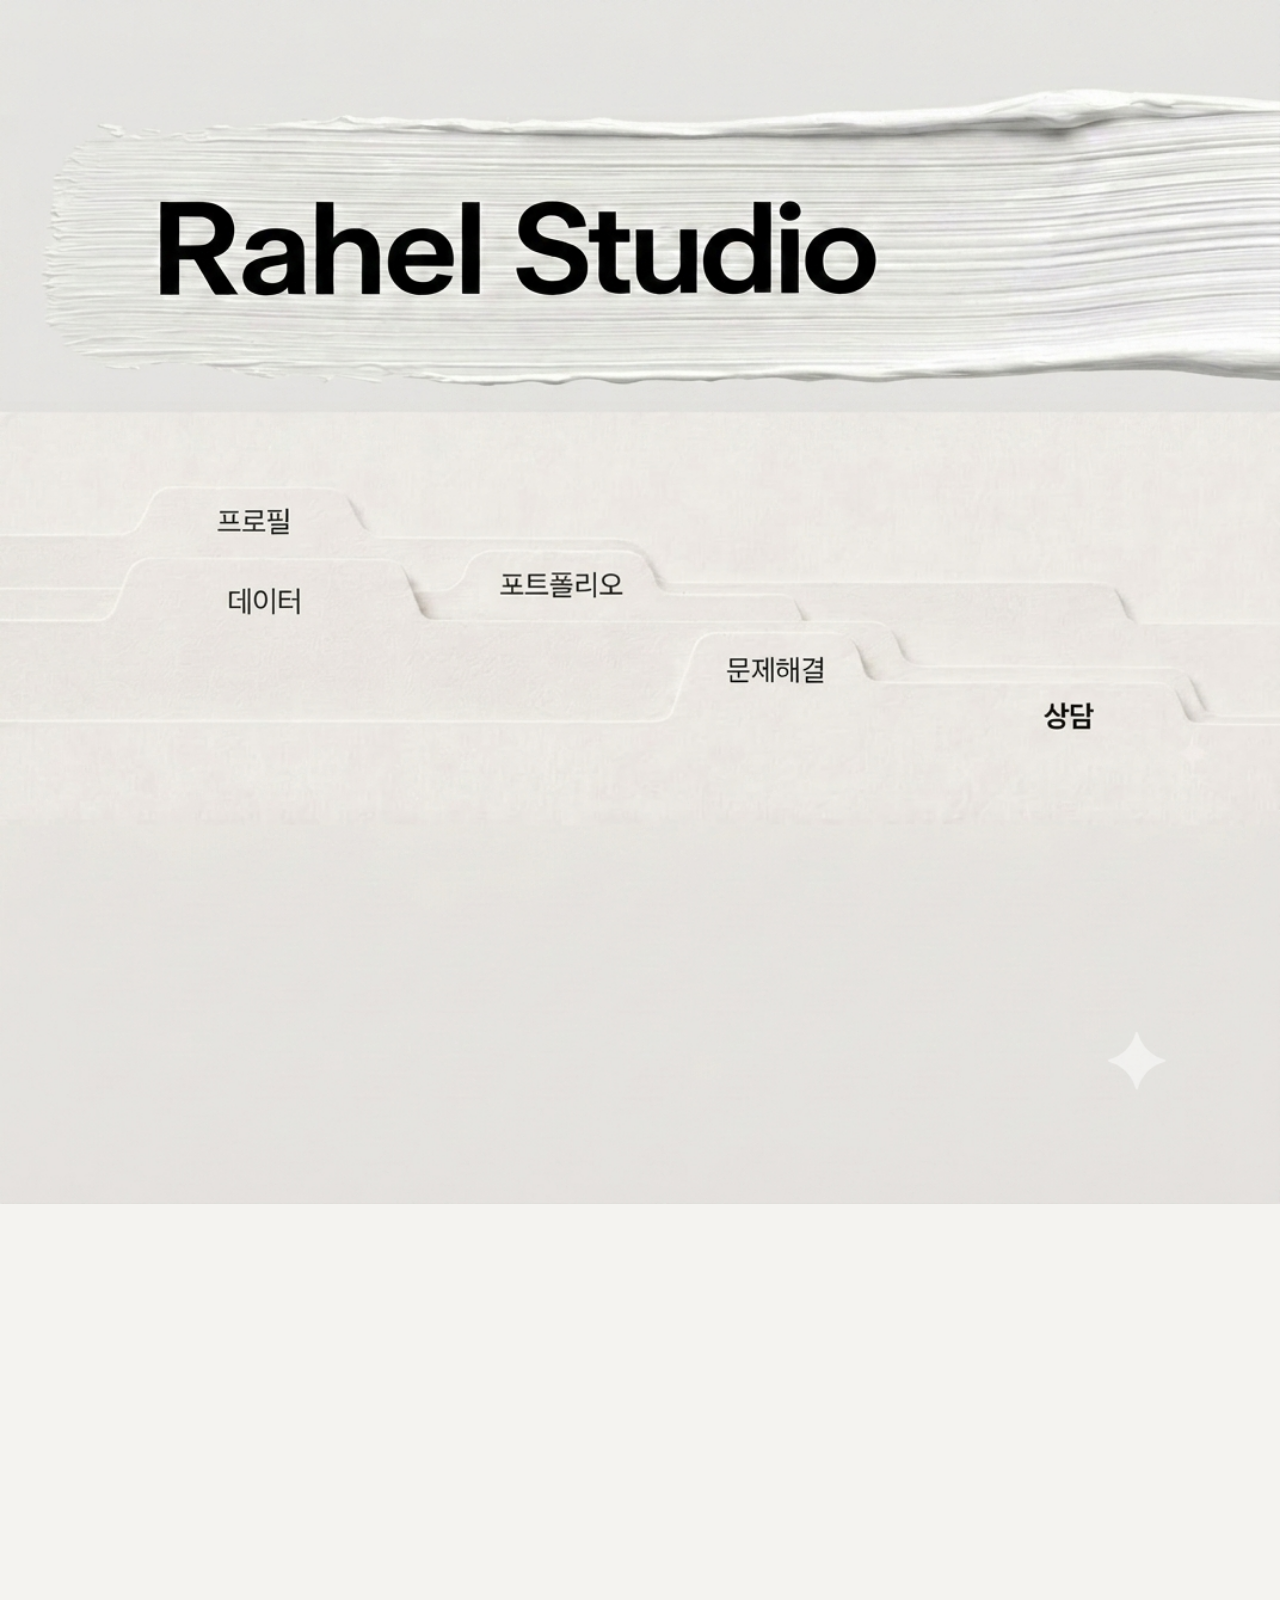
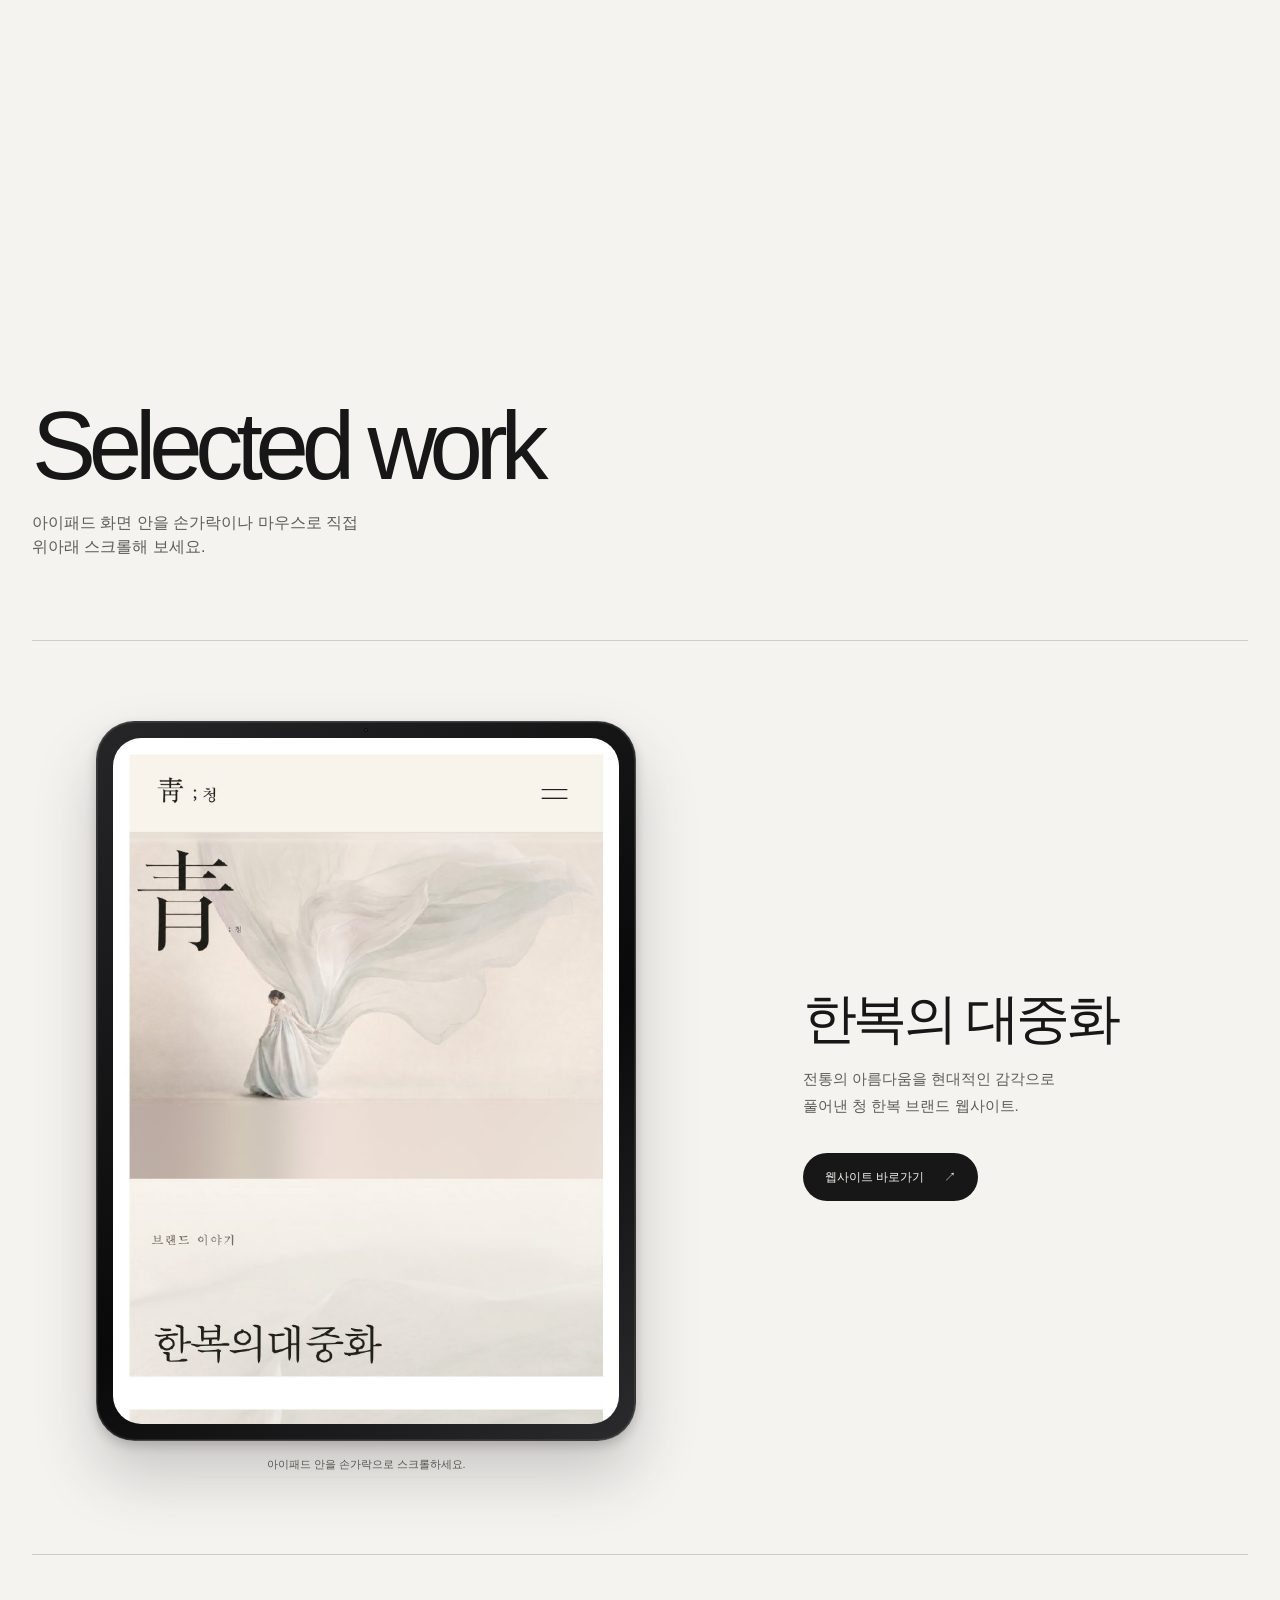
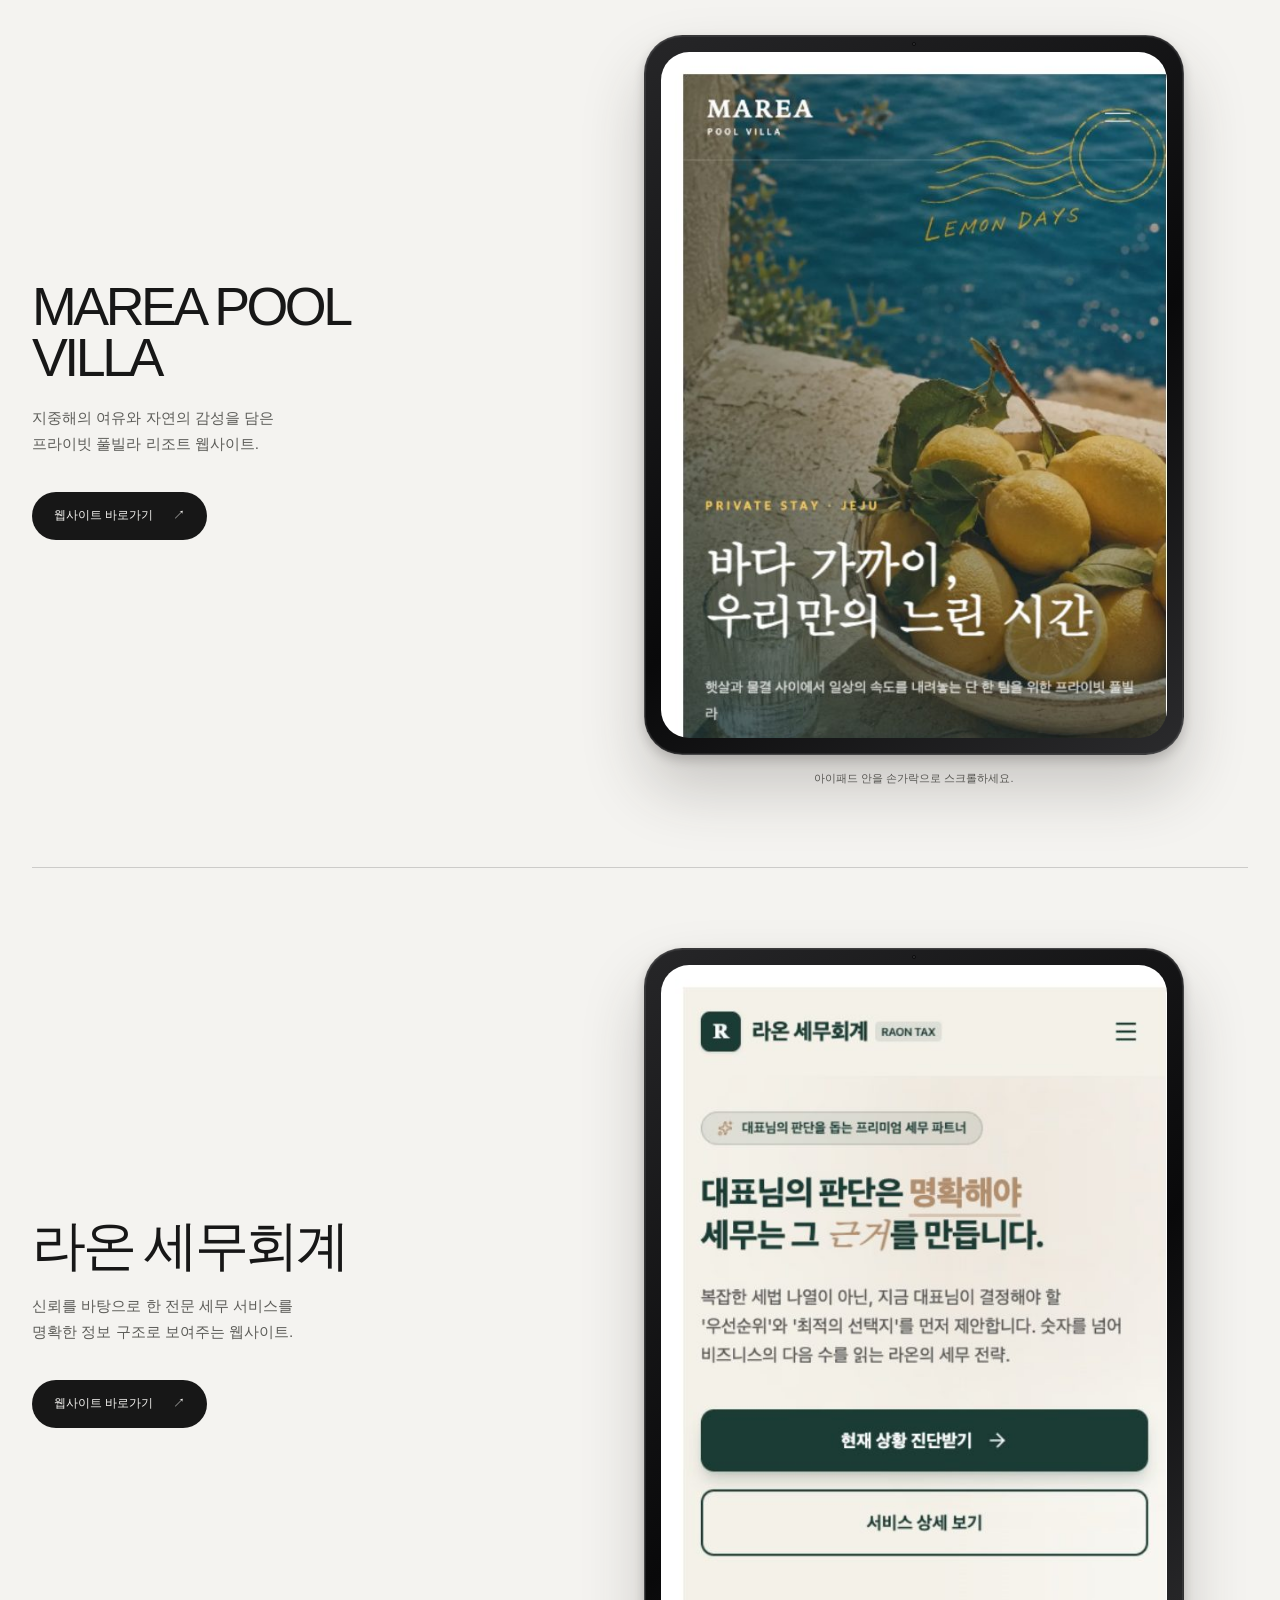
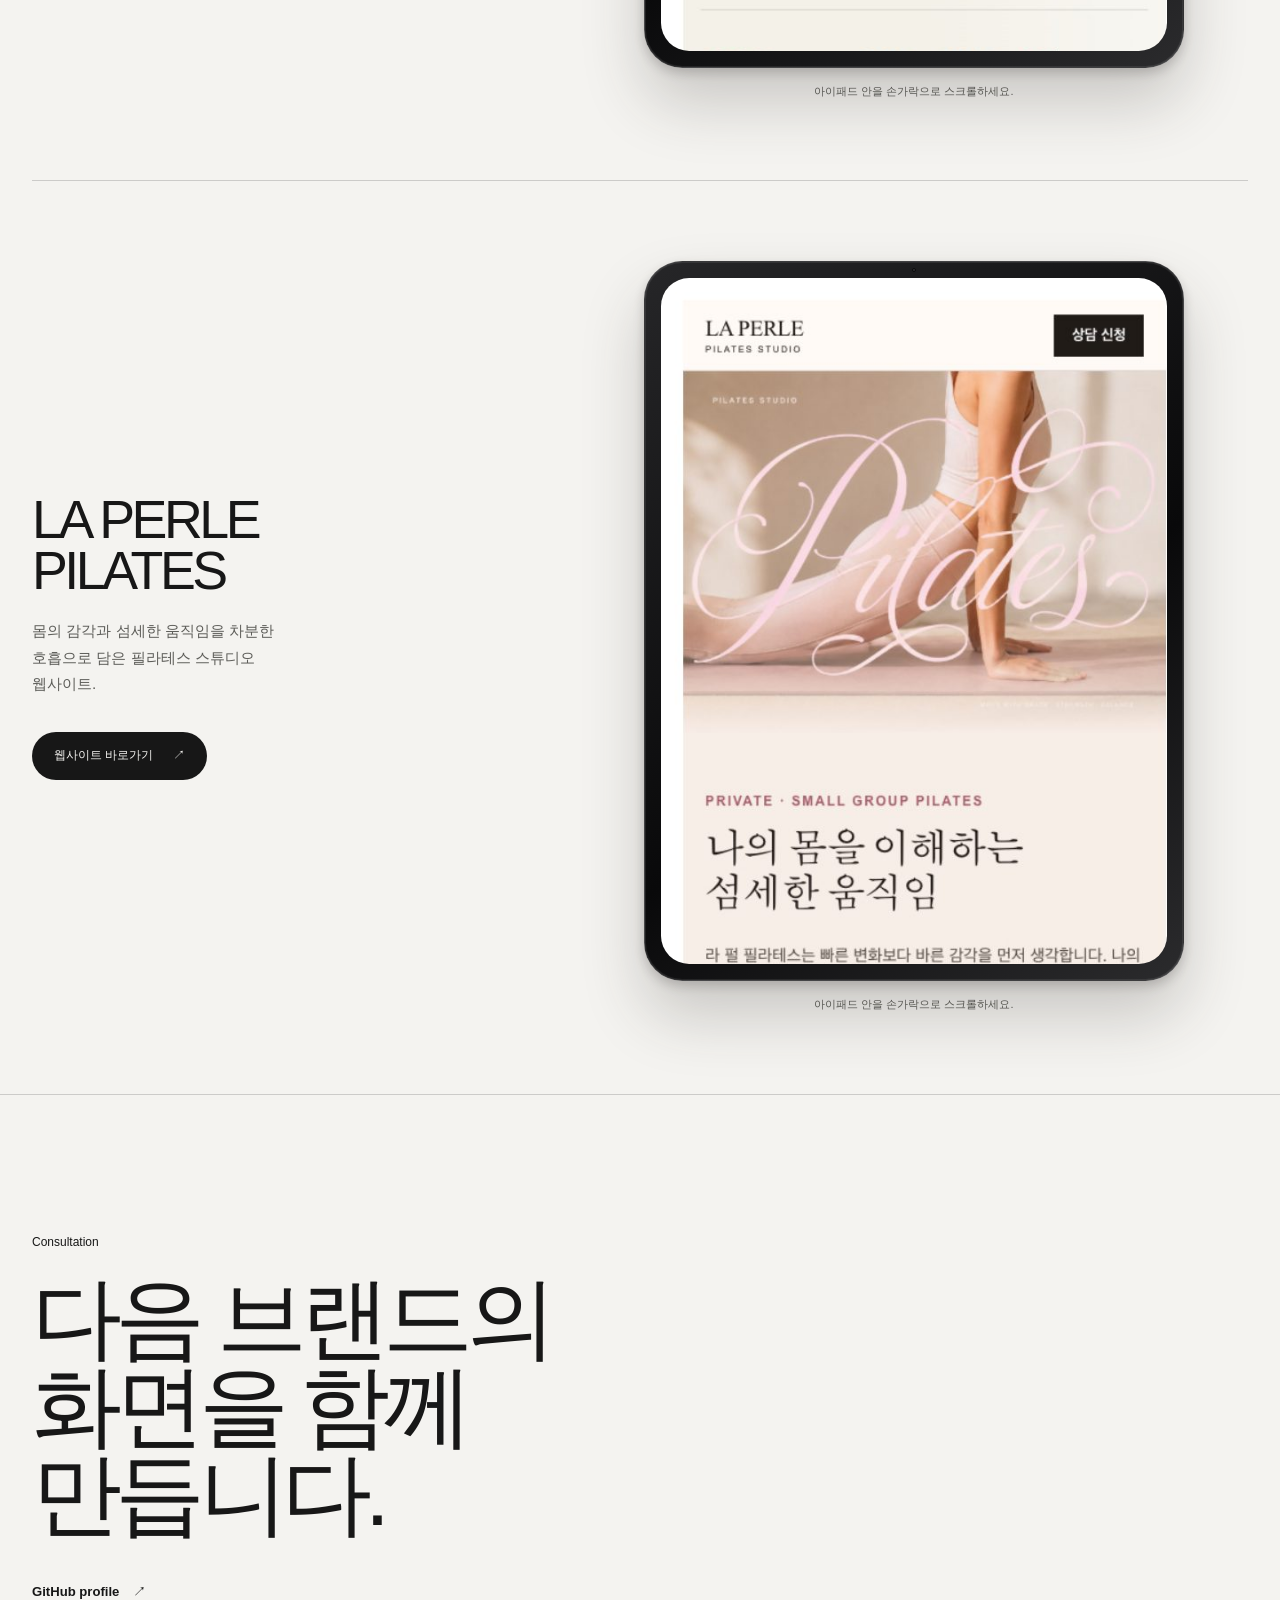
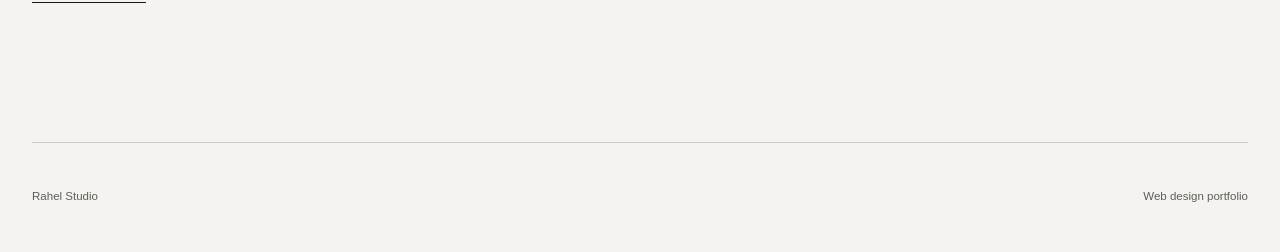
==== commit 080a3192: "Add UX problem-solving case studies" ====
--- a/index.html
+++ b/index.html
@@ -26,17 +26,14 @@
         />
         <nav class="reference-nav" aria-label="상단 이미지 메뉴">
           <a class="reference-nav-profile" href="#card" aria-label="프로필로 이동"></a>
+          <a class="reference-nav-data" href="#portfolio" aria-label="데이터로 이동"></a>
           <a class="reference-nav-portfolio" href="#portfolio" aria-label="포트폴리오로 이동"></a>
+          <a class="reference-nav-process" href="process.html" aria-label="문제해결 페이지로 이동"></a>
           <a class="reference-nav-contact" href="#contact" aria-label="상담으로 이동"></a>
         </nav>
       </section>
 
-      <section class="card-section" id="card" aria-labelledby="card-title">
-        <div class="card-heading">
-          <h1 id="card-title">Rahel Studio</h1>
-          <p>명함을 클릭하면 프로필이 보입니다.</p>
-        </div>
-
+      <section class="card-section" id="card" aria-label="프로필 명함">
         <button
           class="business-card"
           type="button"
@@ -51,12 +48,14 @@
                 height="1024"
                 alt="Rahel Studio 흰색 명함"
               />
+              <span class="card-flip-hint">프로필 CLICK <b aria-hidden="true">↗</b></span>
             </span>
             <span class="card-face card-back" aria-hidden="true">
               <span class="card-back-copy">
-                <strong>RAHEL</strong>
-                <span>H전문대학교 항공운항과 졸업</span>
-                <span>K대학교 디자인학과 졸업</span>
+                <span class="card-back-kicker">RAHEL STUDIO · PROFILE</span>
+                <strong>H전문대학교 항공운항과 졸업</strong>
+                <strong>K대학교 디자인학과 졸업</strong>
+                <i aria-hidden="true"></i>
                 <span>10년 동안 웹사이트 평가</span>
               </span>
             </span>
@@ -72,6 +71,7 @@
 
         <article
           class="project project-split"
+          id="process"
           data-project="cheong"
           data-pages="21"
           data-title="청 한복"
--- a/styles.css
+++ b/styles.css
@@ -26,7 +26,12 @@
   margin: 0;
   min-width: 320px;
   overflow-x: hidden;
-  background: var(--paper);
+  background-color: var(--paper);
+  background-image:
+    radial-gradient(circle at 18% 8%, rgba(255, 255, 255, 0.72), transparent 34%),
+    radial-gradient(circle at 82% 36%, rgba(222, 219, 212, 0.25), transparent 42%),
+    url("data:image/svg+xml,%3Csvg viewBox='0 0 220 220' xmlns='http://www.w3.org/2000/svg'%3E%3Cfilter id='paper'%3E%3CfeTurbulence type='fractalNoise' baseFrequency='.82' numOctaves='3' stitchTiles='stitch'/%3E%3C/filter%3E%3Crect width='100%25' height='100%25' filter='url(%23paper)' opacity='.035'/%3E%3C/svg%3E");
+  background-attachment: fixed;
   color: var(--ink);
   line-height: 1.5;
 }
@@ -62,7 +67,7 @@
 .reference-hero {
   position: relative;
   width: 100%;
-  background: #f4f3f0;
+  background: transparent;
 }
 
 .reference-hero > img {
@@ -88,6 +93,13 @@
   height: 5.8%;
 }
 
+.reference-nav-data {
+  top: 46%;
+  left: 13.5%;
+  width: 15%;
+  height: 6.5%;
+}
+
 .reference-nav-portfolio {
   top: 46%;
   left: 36%;
@@ -95,6 +107,13 @@
   height: 5.8%;
 }
 
+.reference-nav-process {
+  top: 51.5%;
+  left: 52%;
+  width: 18%;
+  height: 6.5%;
+}
+
 .reference-nav-contact {
   top: 56%;
   right: 9%;
@@ -103,35 +122,18 @@
 }
 
 .card-section {
-  display: grid;
+  display: flex;
   width: min(calc(100% - 64px), 1180px);
-  min-height: 94dvh;
+  min-height: 78dvh;
   margin: 0 auto;
-  padding: 11vh 0 13vh;
-  grid-template-columns: minmax(220px, 0.42fr) minmax(0, 1fr);
+  padding: 10vh 0 13vh;
   align-items: center;
-  gap: clamp(40px, 7vw, 110px);
-}
-
-.card-heading h1 {
-  margin: 0 0 18px;
-  font-size: clamp(3.1rem, 6vw, 6rem);
-  font-weight: 600;
-  letter-spacing: -0.075em;
-  line-height: 0.92;
-}
-
-.card-heading p {
-  max-width: 20ch;
-  margin: 0;
-  color: var(--muted);
-  font-size: 0.86rem;
-  word-break: keep-all;
+  justify-content: center;
 }
 
 .business-card {
   position: relative;
-  width: 100%;
+  width: min(100%, 780px);
   aspect-ratio: 1.499;
   padding: 0;
   border: 0;
@@ -161,8 +163,11 @@
   overflow: hidden;
   backface-visibility: hidden;
   -webkit-backface-visibility: hidden;
+  border-radius: clamp(12px, 1.5vw, 20px);
   clip-path: polygon(13.1% 36.8%, 75.7% 2.5%, 92% 63.3%, 28.1% 99.5%);
-  filter: drop-shadow(20px 26px 20px rgba(43, 42, 39, 0.28));
+  filter:
+    drop-shadow(-26px 30px 24px rgba(43, 42, 39, 0.34))
+    drop-shadow(-7px 10px 8px rgba(43, 42, 39, 0.15));
 }
 
 .card-front img {
@@ -170,20 +175,44 @@
   width: 100%;
   height: 100%;
   object-fit: cover;
+  filter: grayscale(1) brightness(1.16) contrast(0.9);
+}
+
+.card-flip-hint {
+  position: absolute;
+  top: 35%;
+  left: 27%;
+  z-index: 2;
+  transform: rotate(-18deg);
+  color: #555550;
+  font-size: clamp(0.55rem, 0.9vw, 0.7rem);
+  font-weight: 600;
+  letter-spacing: 0.12em;
+  white-space: nowrap;
+}
+
+.card-flip-hint b {
+  display: inline-block;
+  margin-left: 5px;
+  font-size: 1.08em;
+  font-weight: 500;
 }
 
 .card-back {
   transform: rotateY(180deg);
   background:
-    radial-gradient(circle at 69% 24%, transparent 0 11%, rgba(117, 117, 112, 0.18) 11.2% 11.6%, transparent 11.8%),
-    linear-gradient(145deg, #f6f6f4, #dededb);
+    radial-gradient(circle at 69% 24%, transparent 0 11%, rgba(108, 108, 104, 0.12) 11.2% 11.55%, transparent 11.8%),
+    linear-gradient(145deg, #ffffff 0%, #faf9f6 58%, #f1f0ec 100%);
+  box-shadow:
+    inset 0 1px 0 rgba(255, 255, 255, 0.9),
+    inset -18px -20px 36px rgba(79, 75, 68, 0.07);
 }
 
 .card-back::after {
   position: absolute;
   inset: 0;
   content: "";
-  opacity: 0.18;
+  opacity: 0.11;
   background-image: url("data:image/svg+xml,%3Csvg viewBox='0 0 180 180' xmlns='http://www.w3.org/2000/svg'%3E%3Cfilter id='n'%3E%3CfeTurbulence type='fractalNoise' baseFrequency='.8' numOctaves='3' stitchTiles='stitch'/%3E%3C/filter%3E%3Crect width='100%25' height='100%25' filter='url(%23n)' opacity='.26'/%3E%3C/svg%3E");
   mix-blend-mode: multiply;
   pointer-events: none;
@@ -191,33 +220,52 @@
 
 .card-back-copy {
   position: absolute;
-  top: 28%;
-  right: 13%;
-  bottom: 12%;
+  top: 27%;
+  right: 15%;
+  bottom: 13%;
   left: 29%;
   z-index: 1;
   display: flex;
   flex-direction: column;
   align-items: flex-start;
   justify-content: center;
+  transform: rotate(-18deg);
+  transform-origin: center;
   text-align: left;
 }
 
+.card-back-kicker {
+  margin-bottom: clamp(10px, 1.4vw, 18px);
+  color: #777772;
+  font-size: clamp(0.48rem, 0.72vw, 0.63rem);
+  font-style: normal;
+  font-weight: 600;
+  letter-spacing: 0.18em;
+}
+
 .card-back-copy strong {
-  margin-bottom: clamp(14px, 2vw, 28px);
-  color: #777772;
-  font-size: clamp(0.62rem, 1.15vw, 0.9rem);
+  display: block;
+  margin: 0 0 clamp(4px, 0.65vw, 8px);
+  color: #171717;
+  font-size: clamp(0.62rem, 1.22vw, 1rem);
+  font-weight: 600;
+  letter-spacing: -0.025em;
+  line-height: 1.45;
+  word-break: keep-all;
+}
+
+.card-back-copy i {
+  width: 26px;
+  height: 1px;
+  margin: clamp(8px, 1.1vw, 14px) 0;
+  background: rgba(23, 23, 23, 0.28);
+}
+
+.card-back-copy > span:last-child {
+  color: #4e4e4a;
+  font-size: clamp(0.56rem, 0.96vw, 0.78rem);
   font-weight: 500;
-  letter-spacing: 0.3em;
-}
-
-.card-back-copy span {
-  display: block;
-  margin: 0 0 clamp(7px, 1.2vw, 15px);
-  font-size: clamp(0.72rem, 1.65vw, 1.32rem);
-  font-weight: 600;
-  letter-spacing: -0.035em;
-  word-break: keep-all;
+  letter-spacing: -0.015em;
 }
 
 .portfolio {
@@ -511,7 +559,6 @@
 }
 
 @media (max-width: 900px) {
-  .card-section,
   .project-inner,
   .project-wide .project-inner,
   .project-centered .project-inner,
@@ -522,17 +569,11 @@
   .card-section {
     width: min(calc(100% - 48px), 760px);
     min-height: auto;
-    padding: 11vh 0;
-    gap: 44px;
-  }
-
-  .card-heading {
-    max-width: 620px;
+    padding: 9vh 0 11vh;
   }
 
   .business-card {
     width: min(100%, 740px);
-    justify-self: center;
   }
 
   .project-inner {
@@ -561,28 +602,15 @@
 }
 
 @media (max-width: 640px) {
-  .reference-nav {
-    display: none;
-  }
-
   .card-section {
     width: calc(100% - 32px);
     padding: 72px 0 84px;
-    gap: 28px;
-  }
-
-  .card-heading h1 {
-    font-size: clamp(3.1rem, 17vw, 5rem);
-  }
-
-  .card-heading p {
-    font-size: 0.78rem;
   }
 
   .card-back-copy {
-    top: 24%;
-    right: 11%;
-    bottom: 8%;
+    top: 25%;
+    right: 12%;
+    bottom: 10%;
     left: 27%;
   }
 
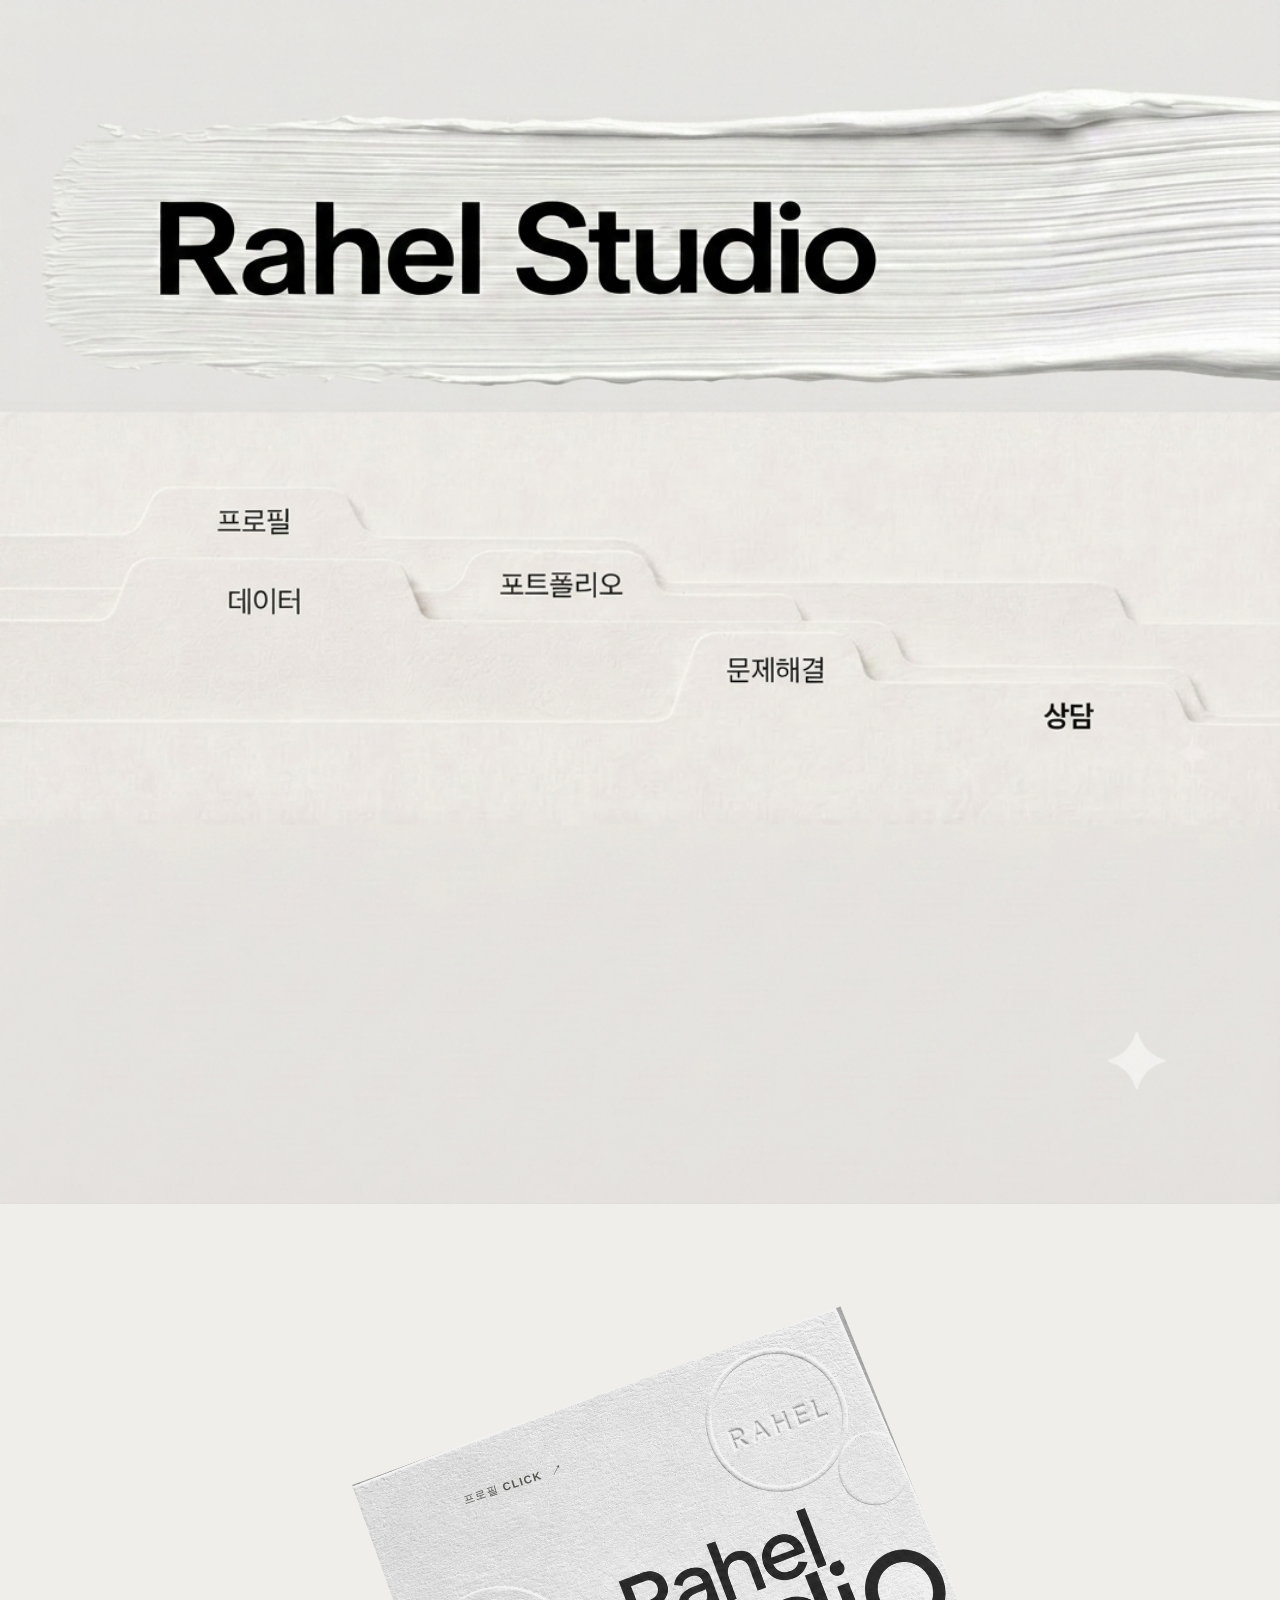
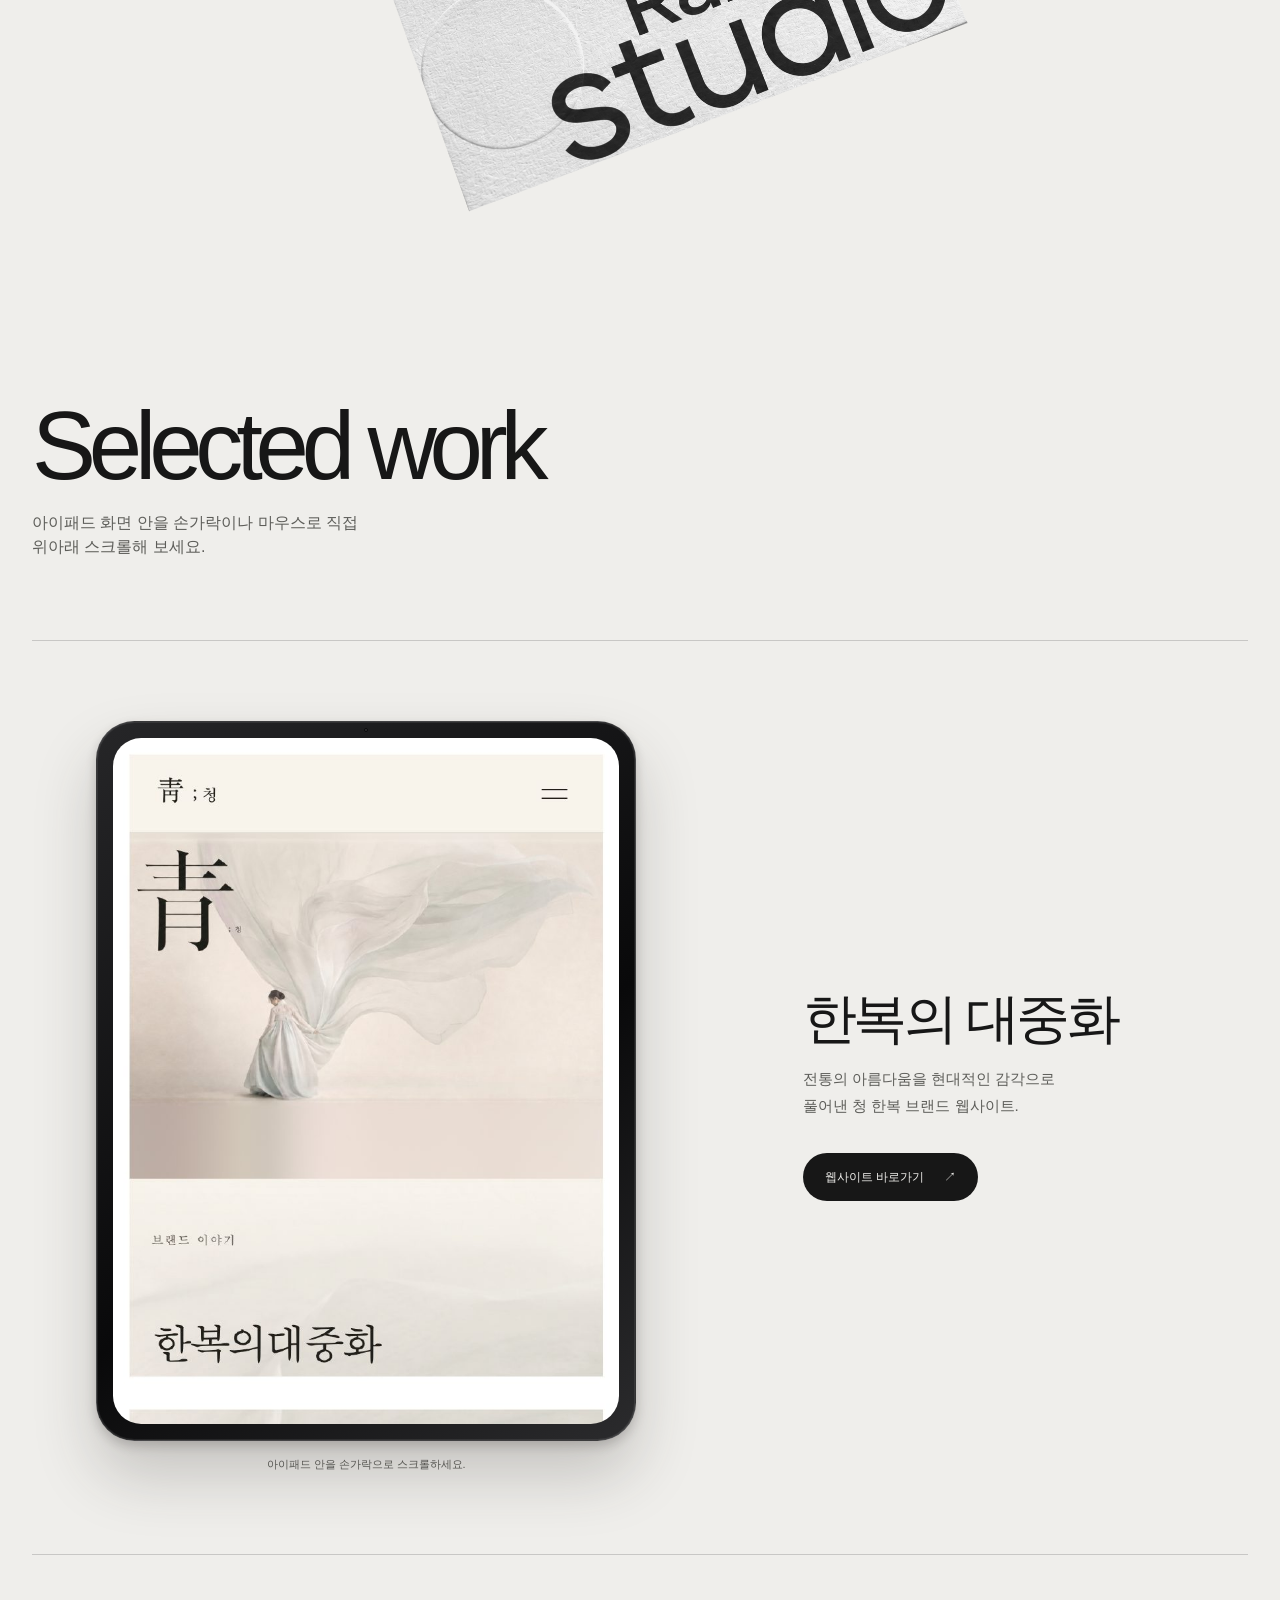
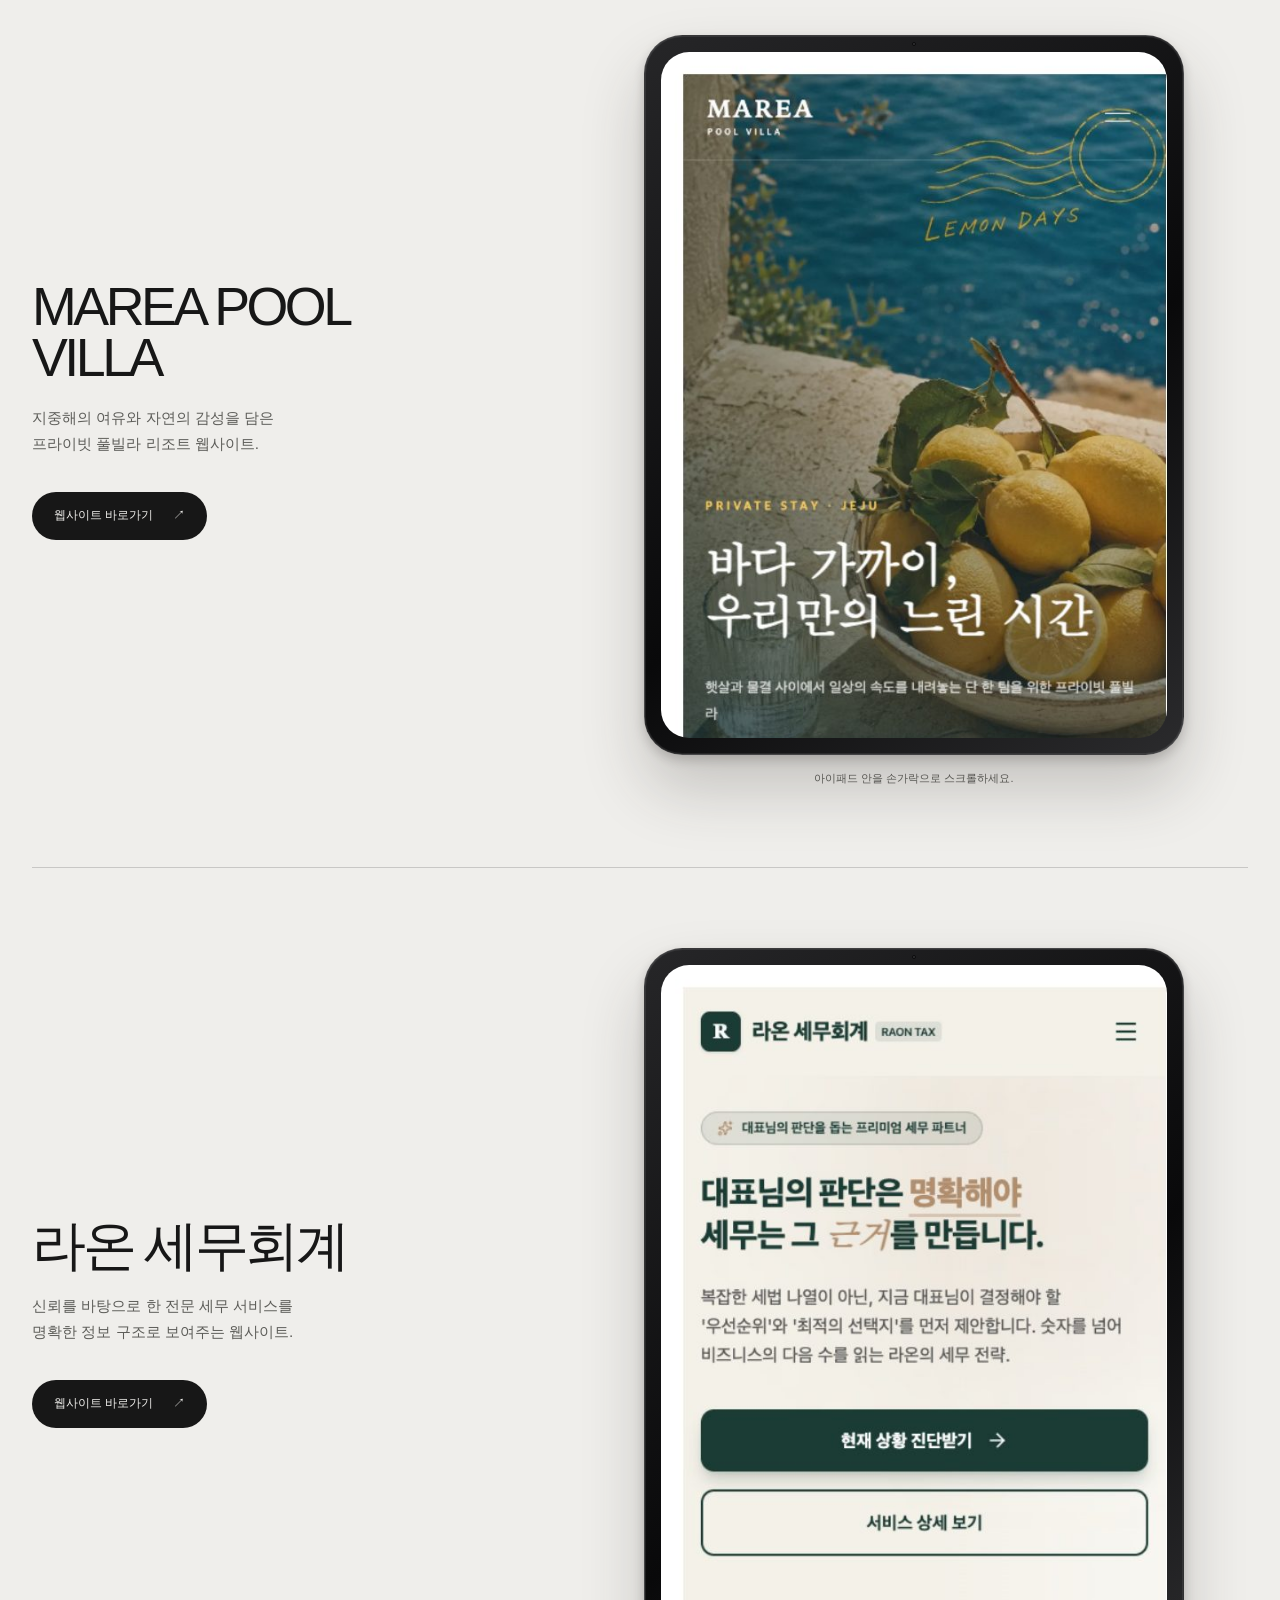
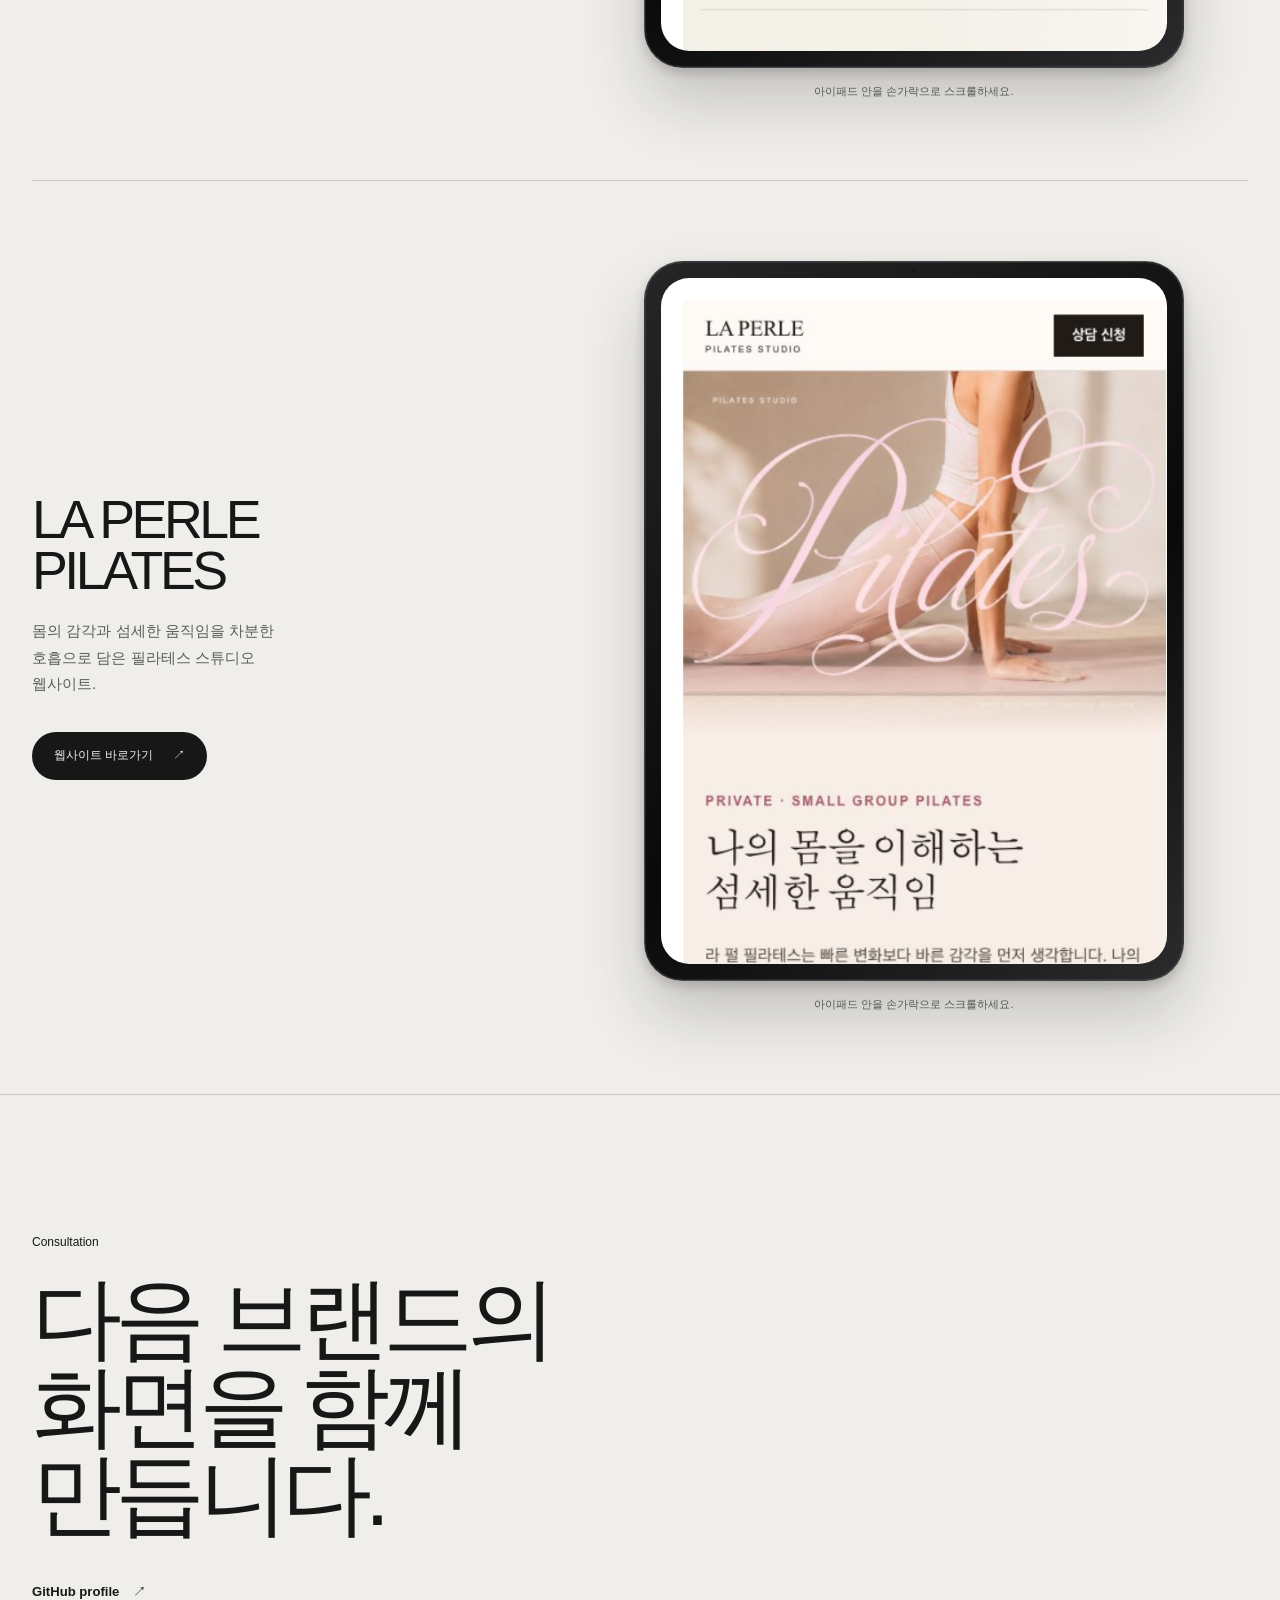
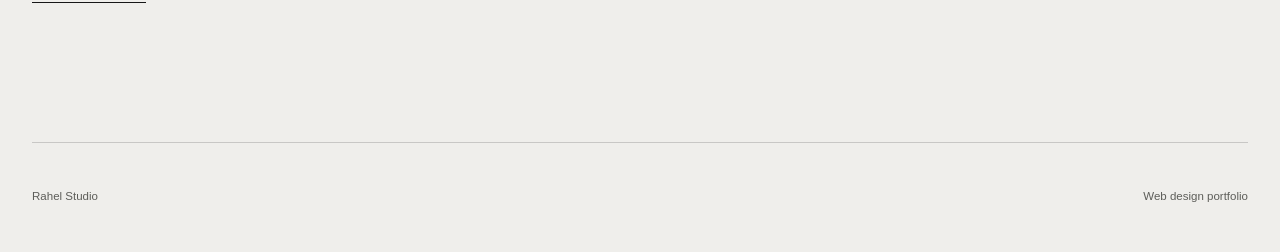
==== commit 541397bf: "Refresh unified background styles" ====
--- a/index.html
+++ b/index.html
@@ -10,7 +10,7 @@
     <meta name="theme-color" content="#f4f3f0" />
     <title>Rahel Studio | Selected Work</title>
     <link rel="preload" href="hero.png" as="image" />
-    <link rel="stylesheet" href="styles.css" />
+    <link rel="stylesheet" href="styles.css?v=paper-unify" />
     <script src="script.js" defer></script>
   </head>
   <body>
--- a/styles.css
+++ b/styles.css
@@ -1,6 +1,6 @@
 :root {
-  --paper: #f4f3f0;
-  --paper-deep: #e9e8e4;
+  --paper: #efeeeb;
+  --paper-deep: #efeeeb;
   --ink: #171717;
   --muted: #5d5d59;
   --line: rgba(23, 23, 23, 0.18);
@@ -27,10 +27,7 @@
   min-width: 320px;
   overflow-x: hidden;
   background-color: var(--paper);
-  background-image:
-    radial-gradient(circle at 18% 8%, rgba(255, 255, 255, 0.72), transparent 34%),
-    radial-gradient(circle at 82% 36%, rgba(222, 219, 212, 0.25), transparent 42%),
-    url("data:image/svg+xml,%3Csvg viewBox='0 0 220 220' xmlns='http://www.w3.org/2000/svg'%3E%3Cfilter id='paper'%3E%3CfeTurbulence type='fractalNoise' baseFrequency='.82' numOctaves='3' stitchTiles='stitch'/%3E%3C/filter%3E%3Crect width='100%25' height='100%25' filter='url(%23paper)' opacity='.035'/%3E%3C/svg%3E");
+  background-image: url("data:image/svg+xml,%3Csvg viewBox='0 0 220 220' xmlns='http://www.w3.org/2000/svg'%3E%3Cfilter id='paper'%3E%3CfeTurbulence type='fractalNoise' baseFrequency='.82' numOctaves='3' stitchTiles='stitch'/%3E%3C/filter%3E%3Crect width='100%25' height='100%25' filter='url(%23paper)' opacity='.026'/%3E%3C/svg%3E");
   background-attachment: fixed;
   color: var(--ink);
   line-height: 1.5;
@@ -67,6 +64,14 @@
 .reference-hero {
   position: relative;
   width: 100%;
+  background: transparent;
+}
+
+.card-section,
+.portfolio,
+.project,
+.contact,
+.site-footer {
   background: transparent;
 }
 
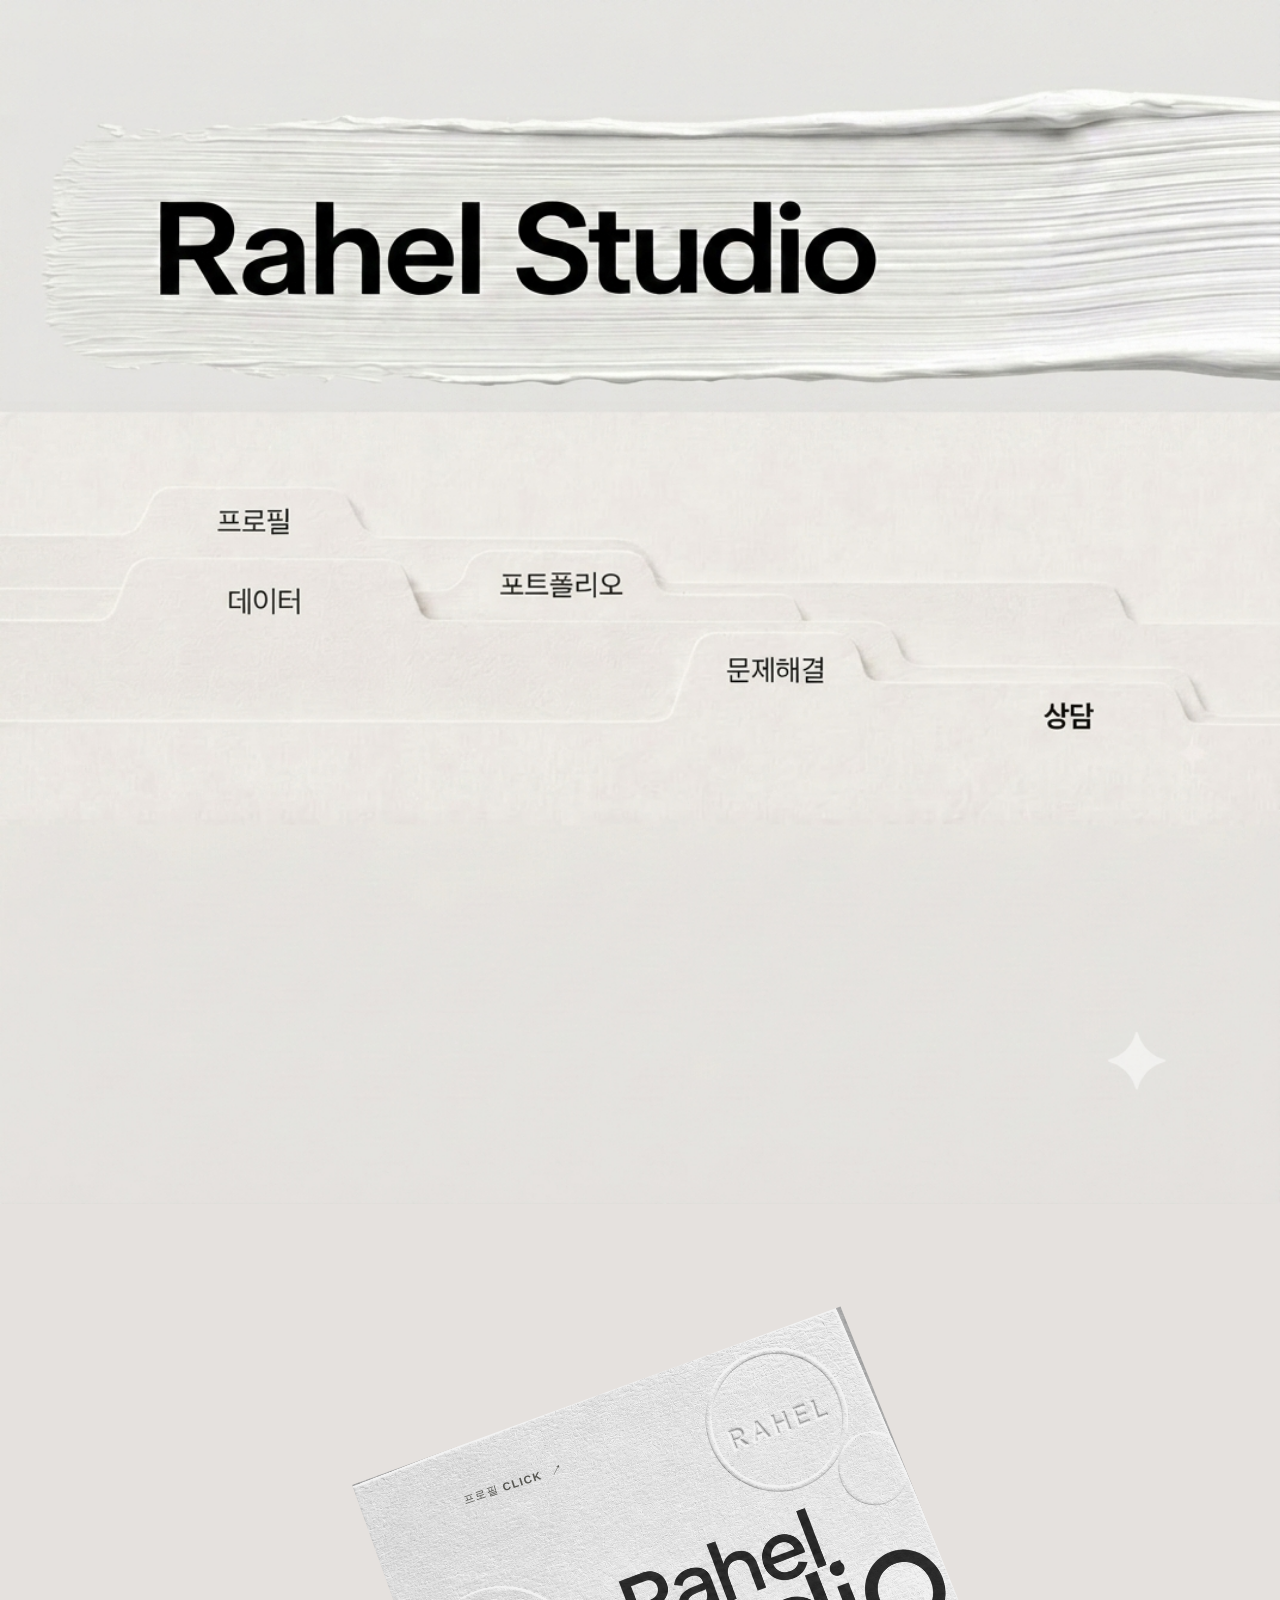
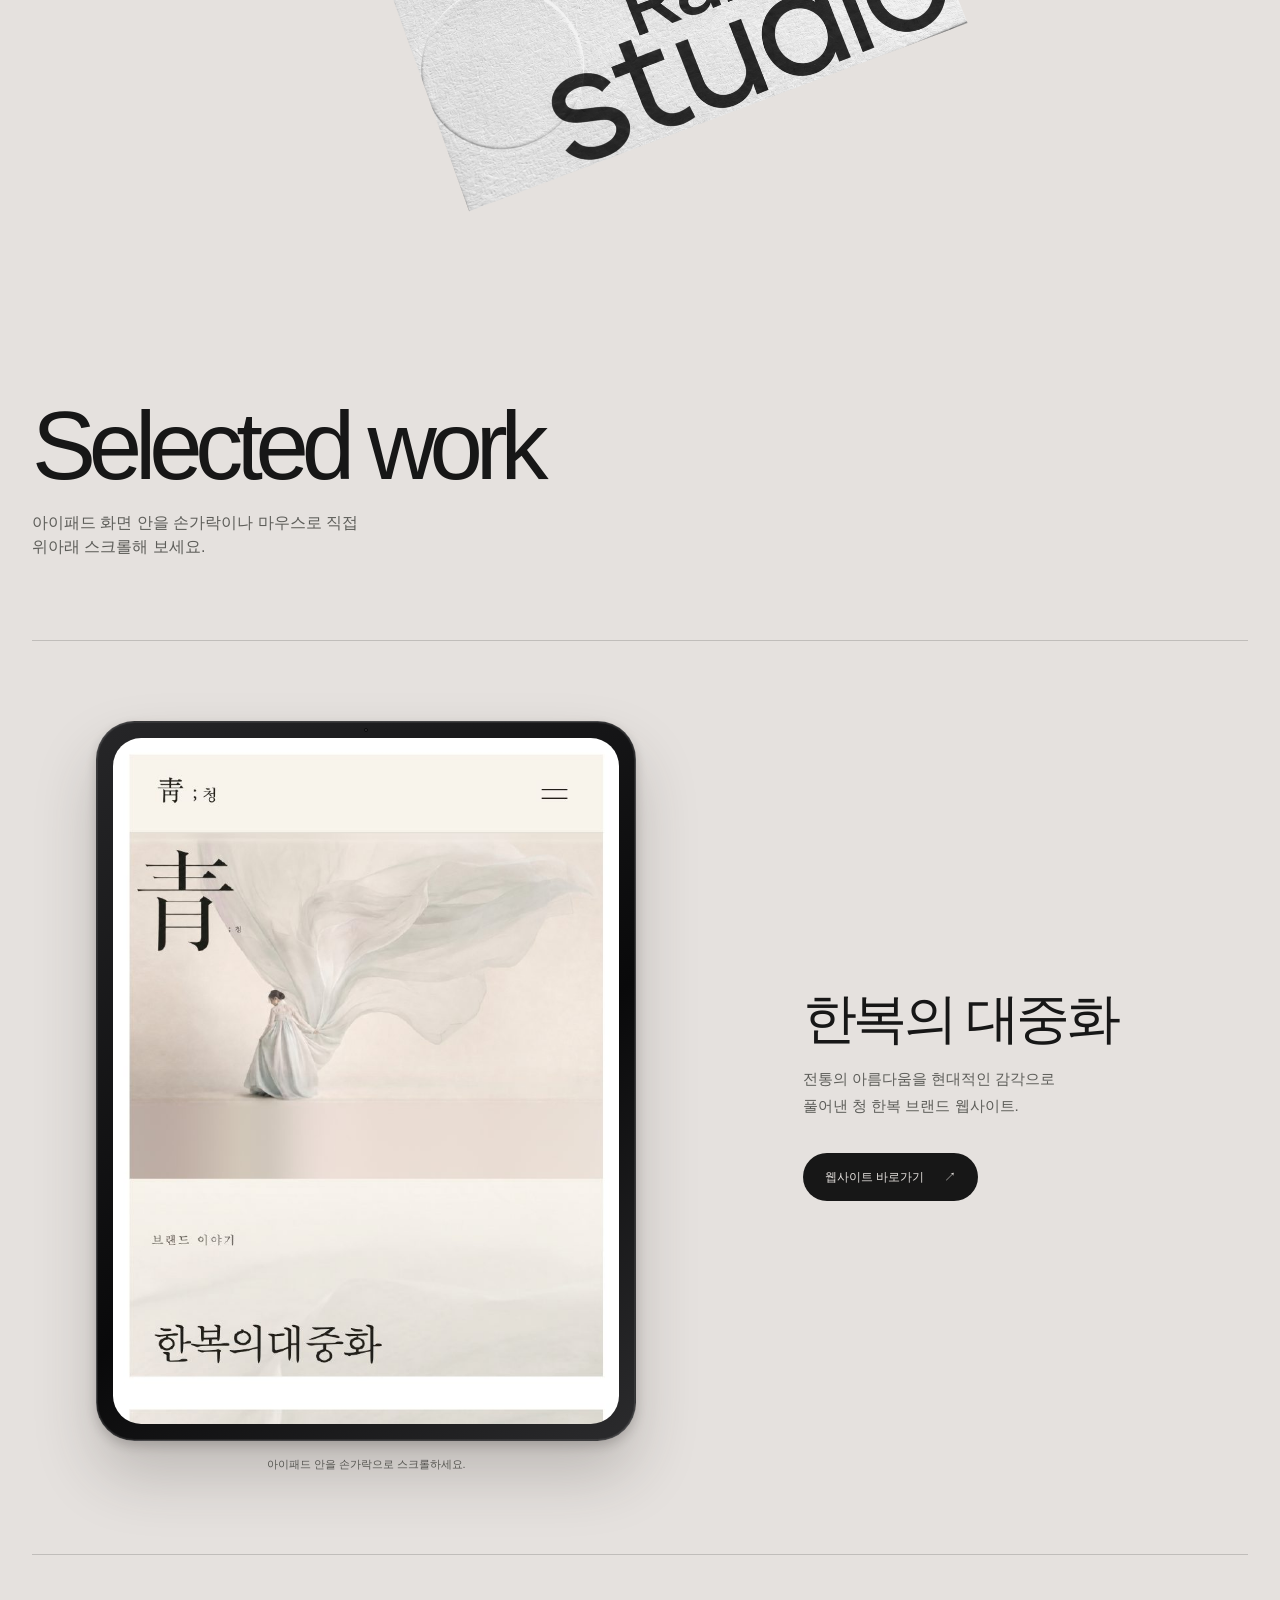
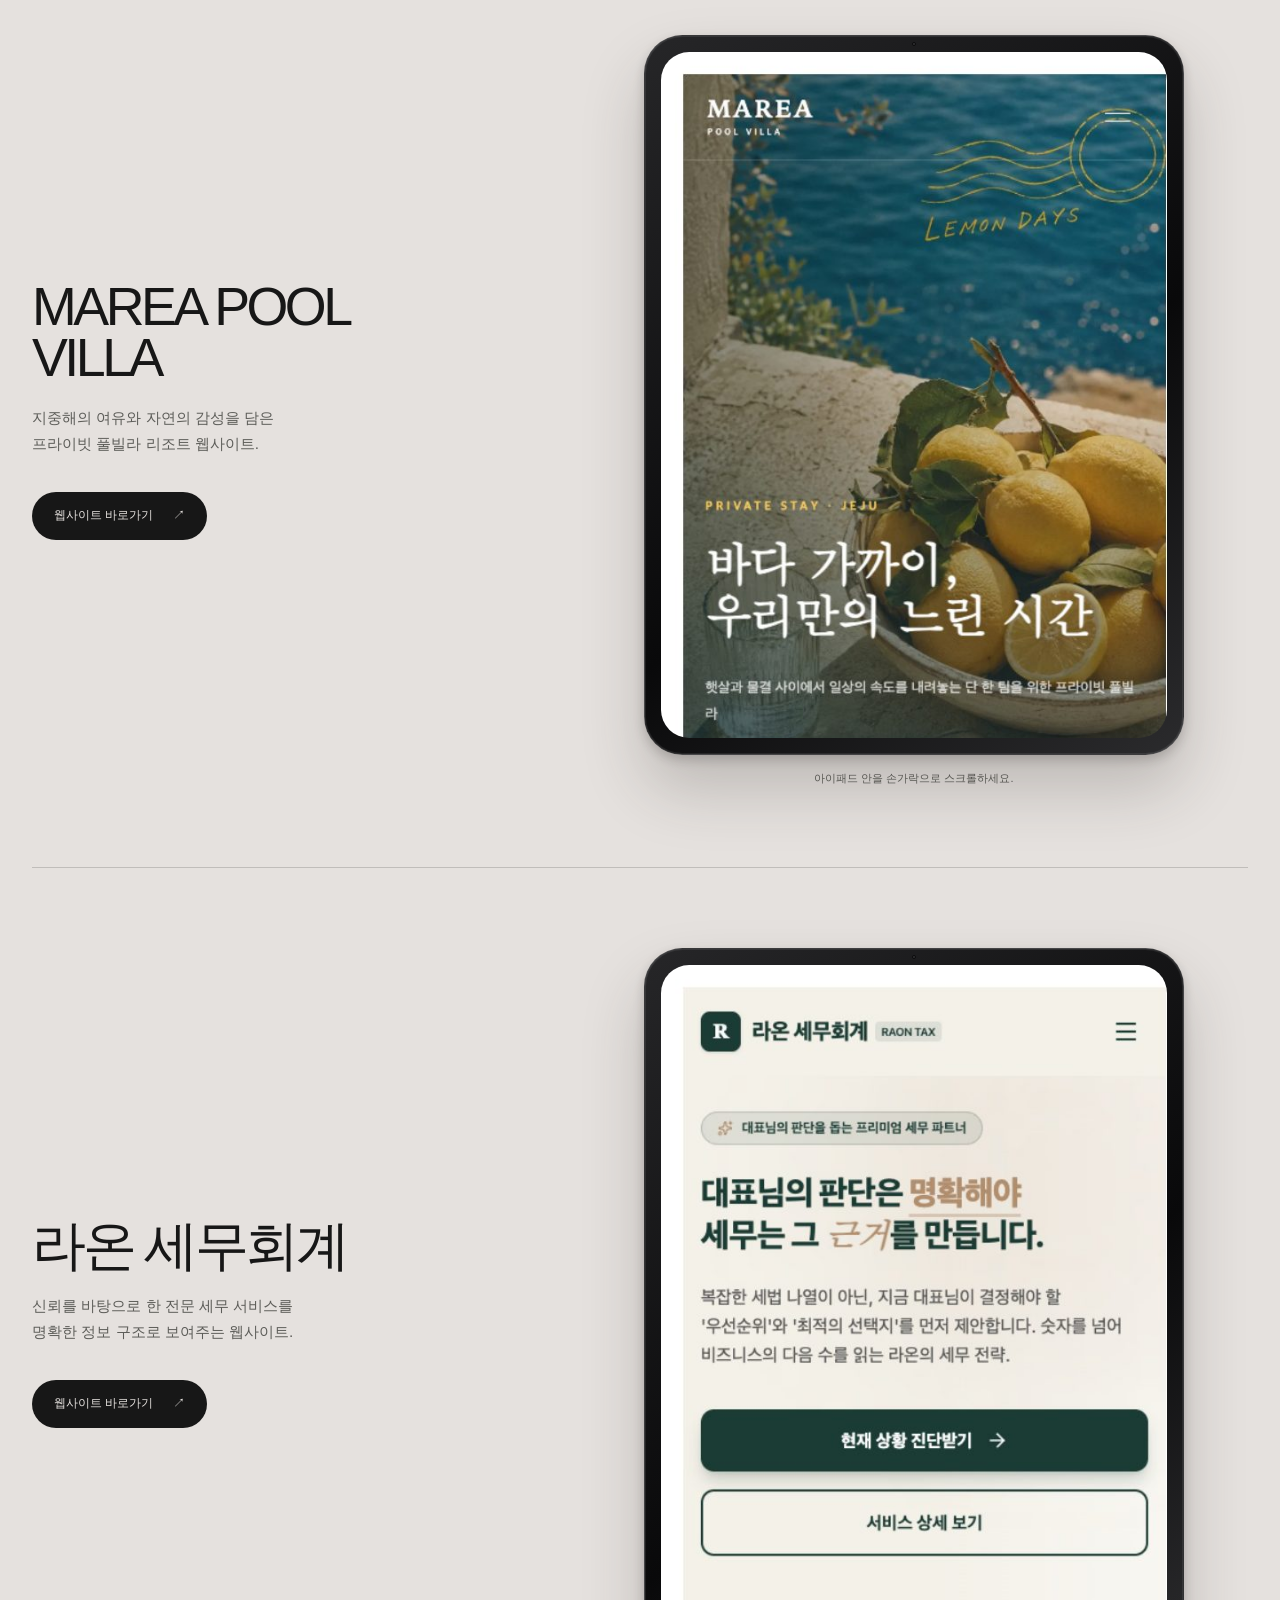
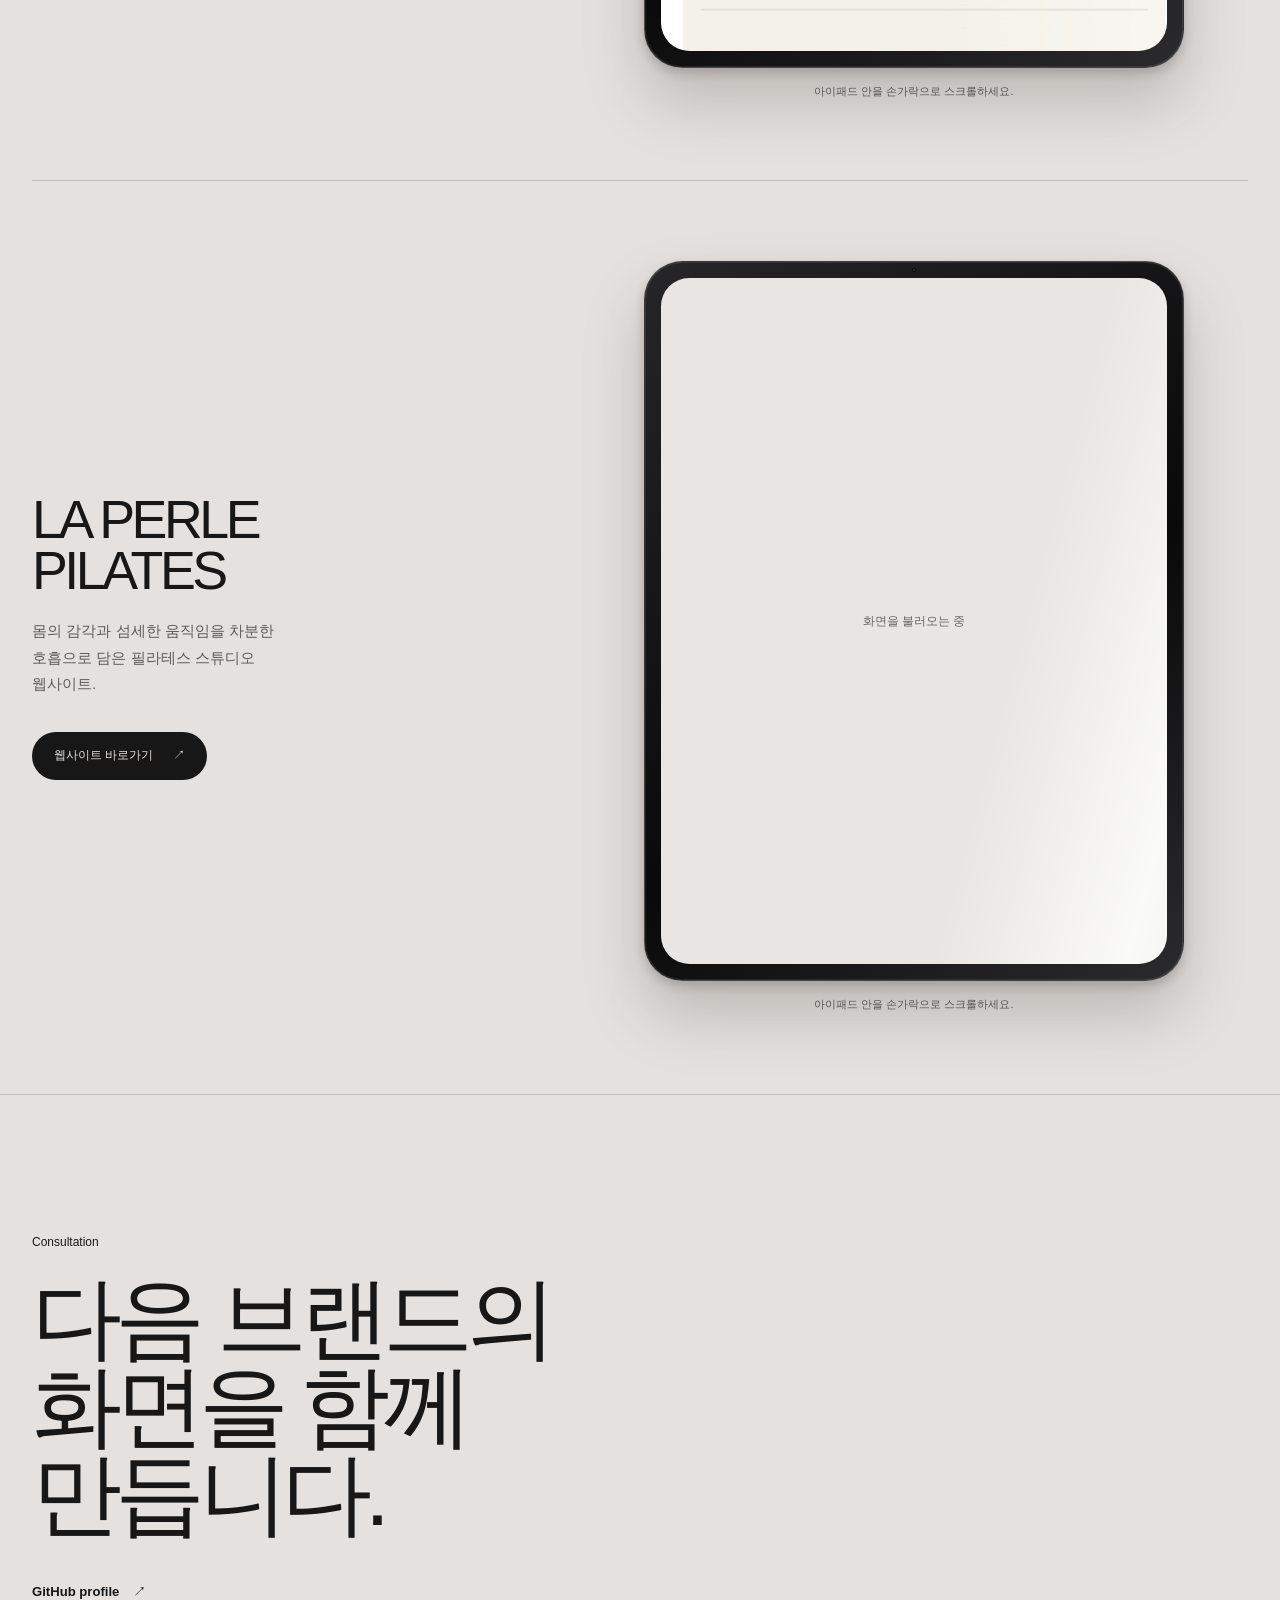
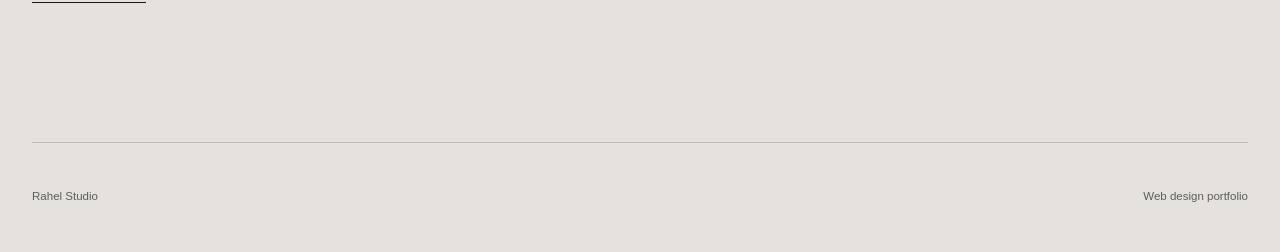
==== commit 24835748: "Match page background to hero image" ====
--- a/index.html
+++ b/index.html
@@ -10,7 +10,7 @@
     <meta name="theme-color" content="#f4f3f0" />
     <title>Rahel Studio | Selected Work</title>
     <link rel="preload" href="hero.png" as="image" />
-    <link rel="stylesheet" href="styles.css?v=paper-unify" />
+    <link rel="stylesheet" href="styles.css?v=paper-unify-2" />
     <script src="script.js" defer></script>
   </head>
   <body>
--- a/styles.css
+++ b/styles.css
@@ -1,6 +1,6 @@
 :root {
-  --paper: #efeeeb;
-  --paper-deep: #efeeeb;
+  --paper: #e5e1de;
+  --paper-deep: #e5e1de;
   --ink: #171717;
   --muted: #5d5d59;
   --line: rgba(23, 23, 23, 0.18);
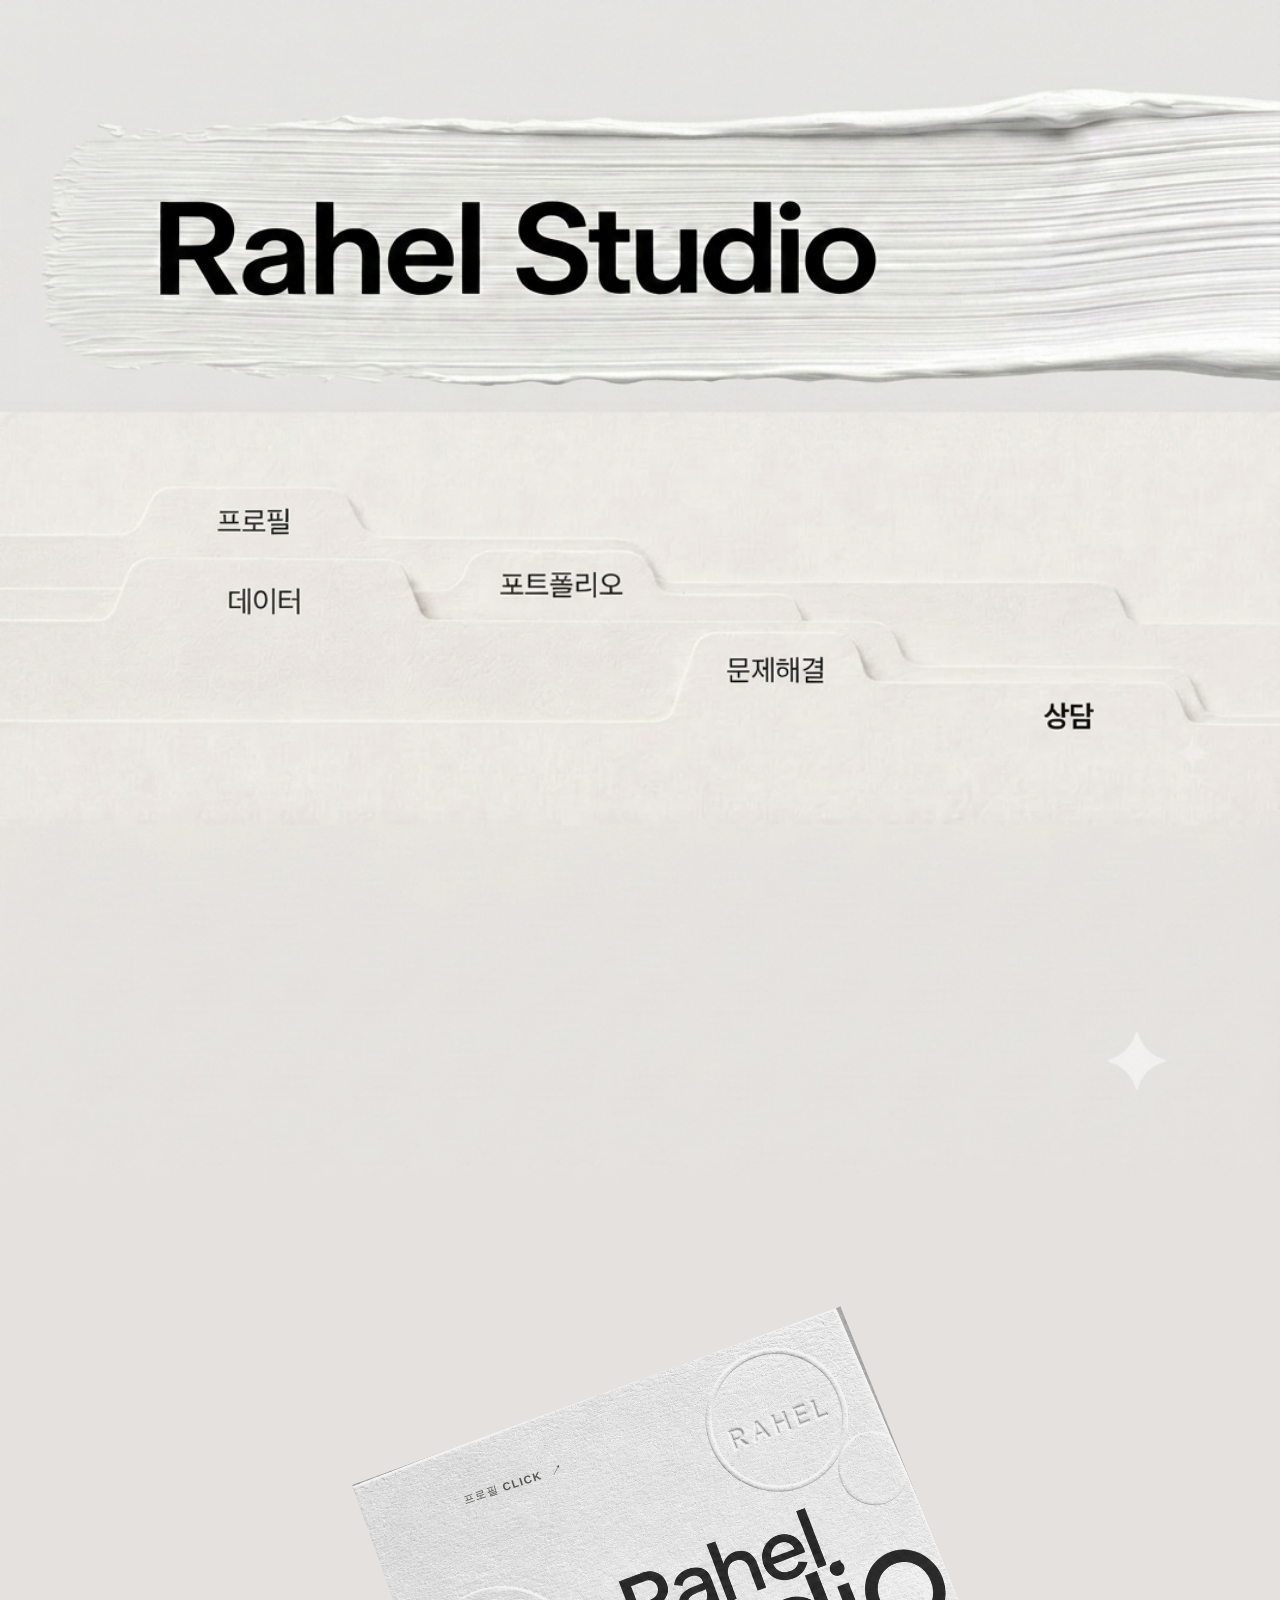
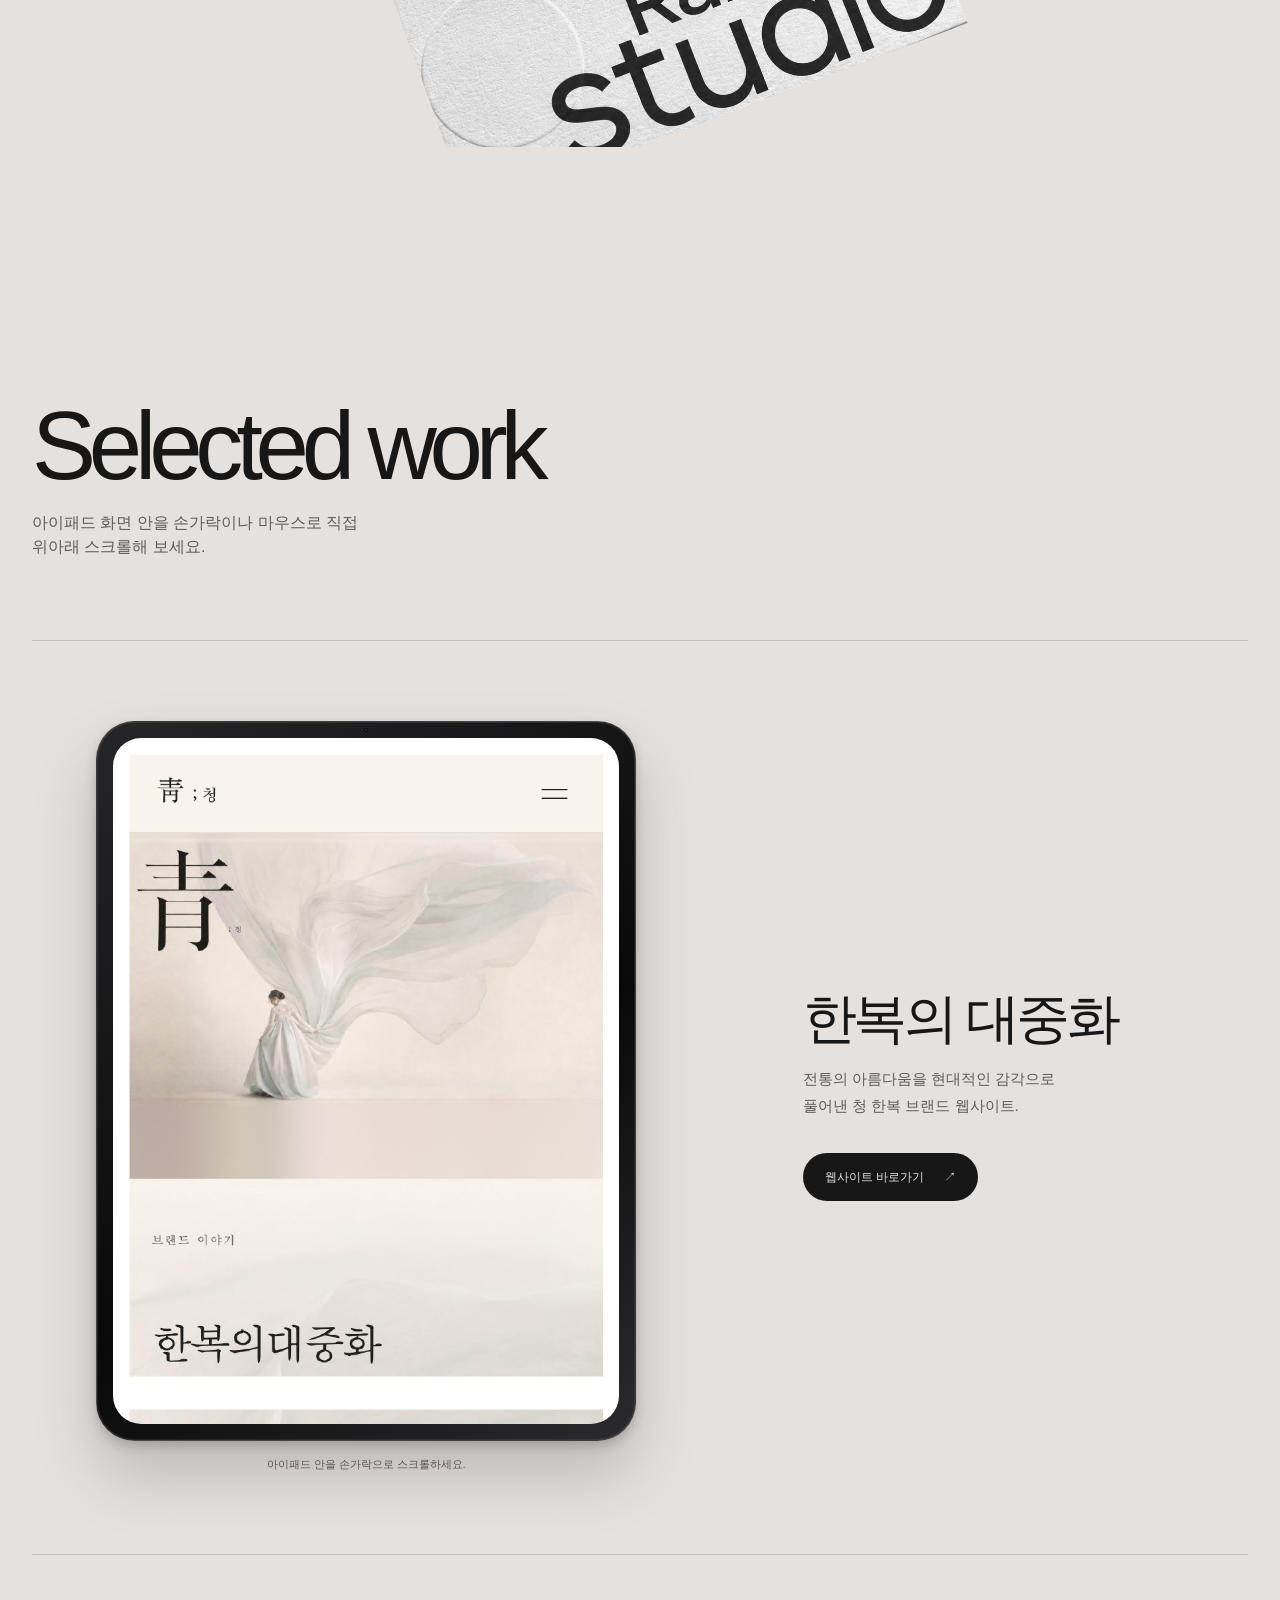
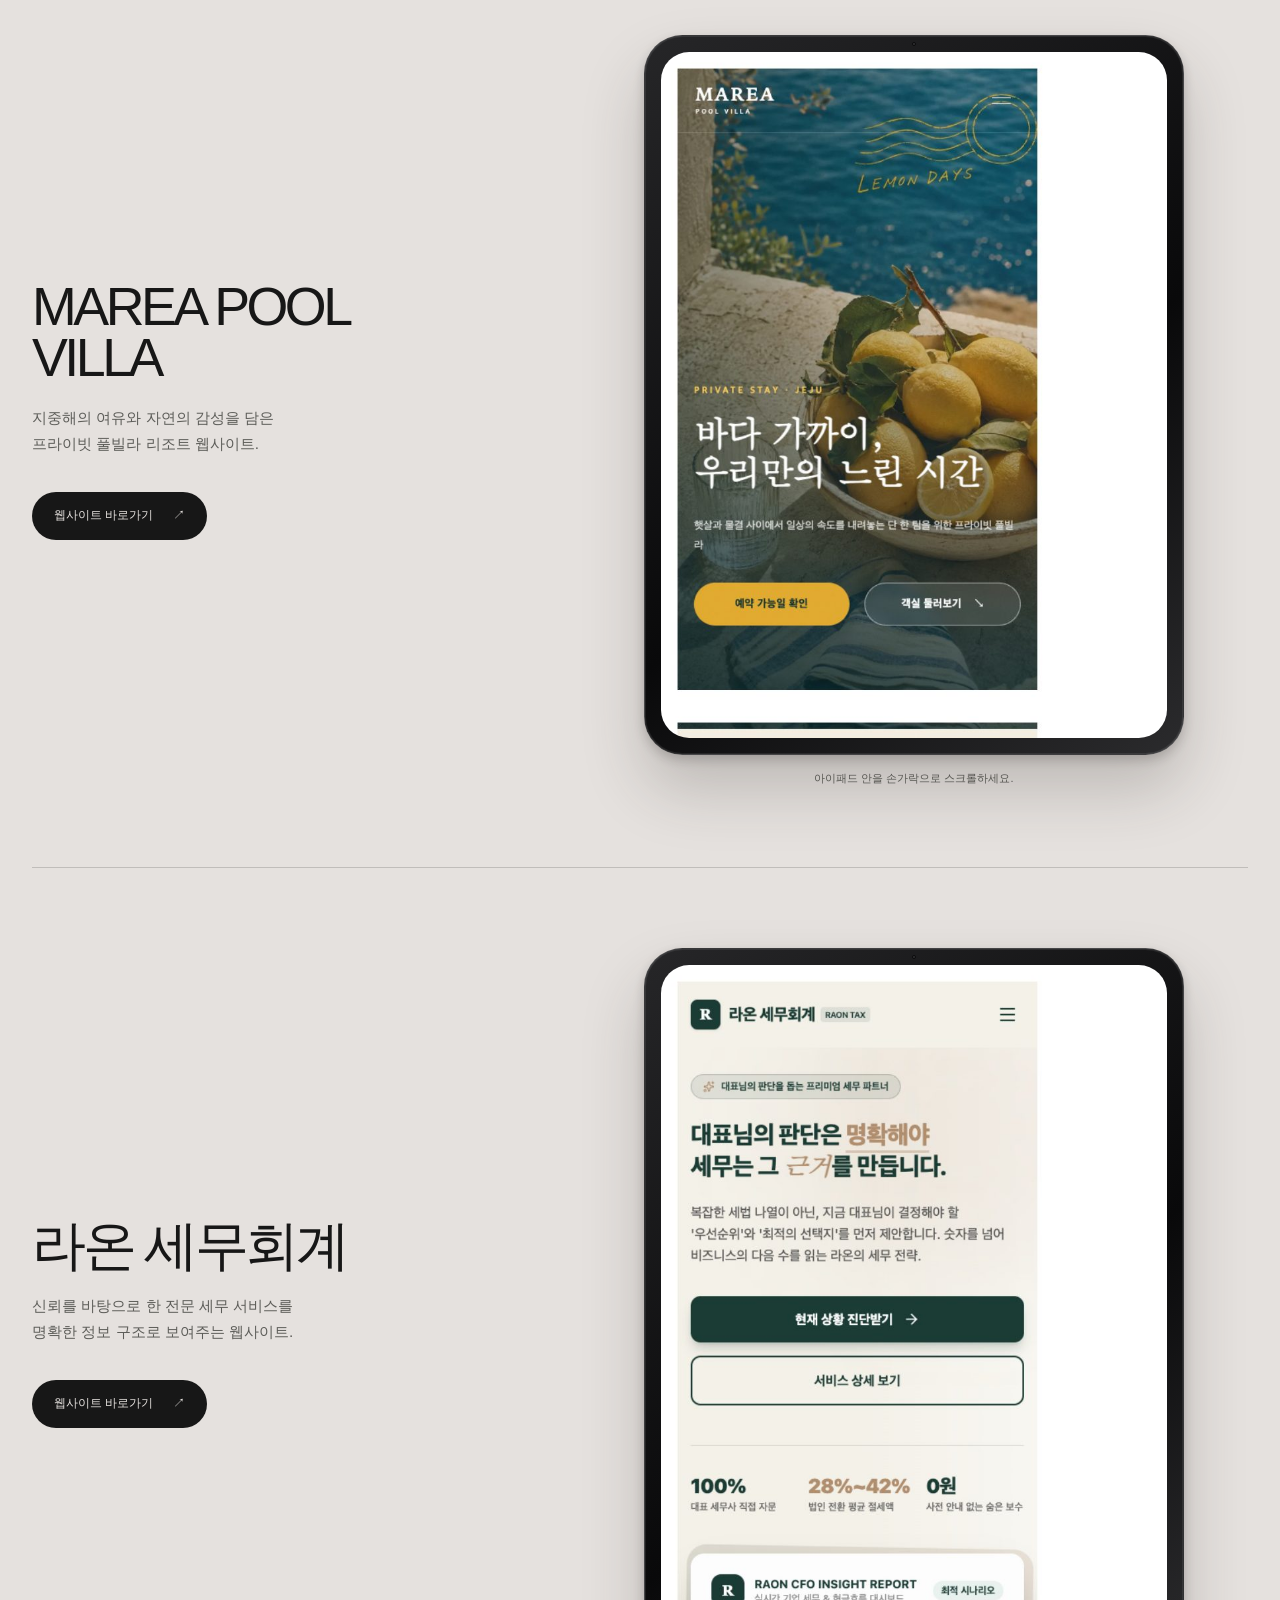
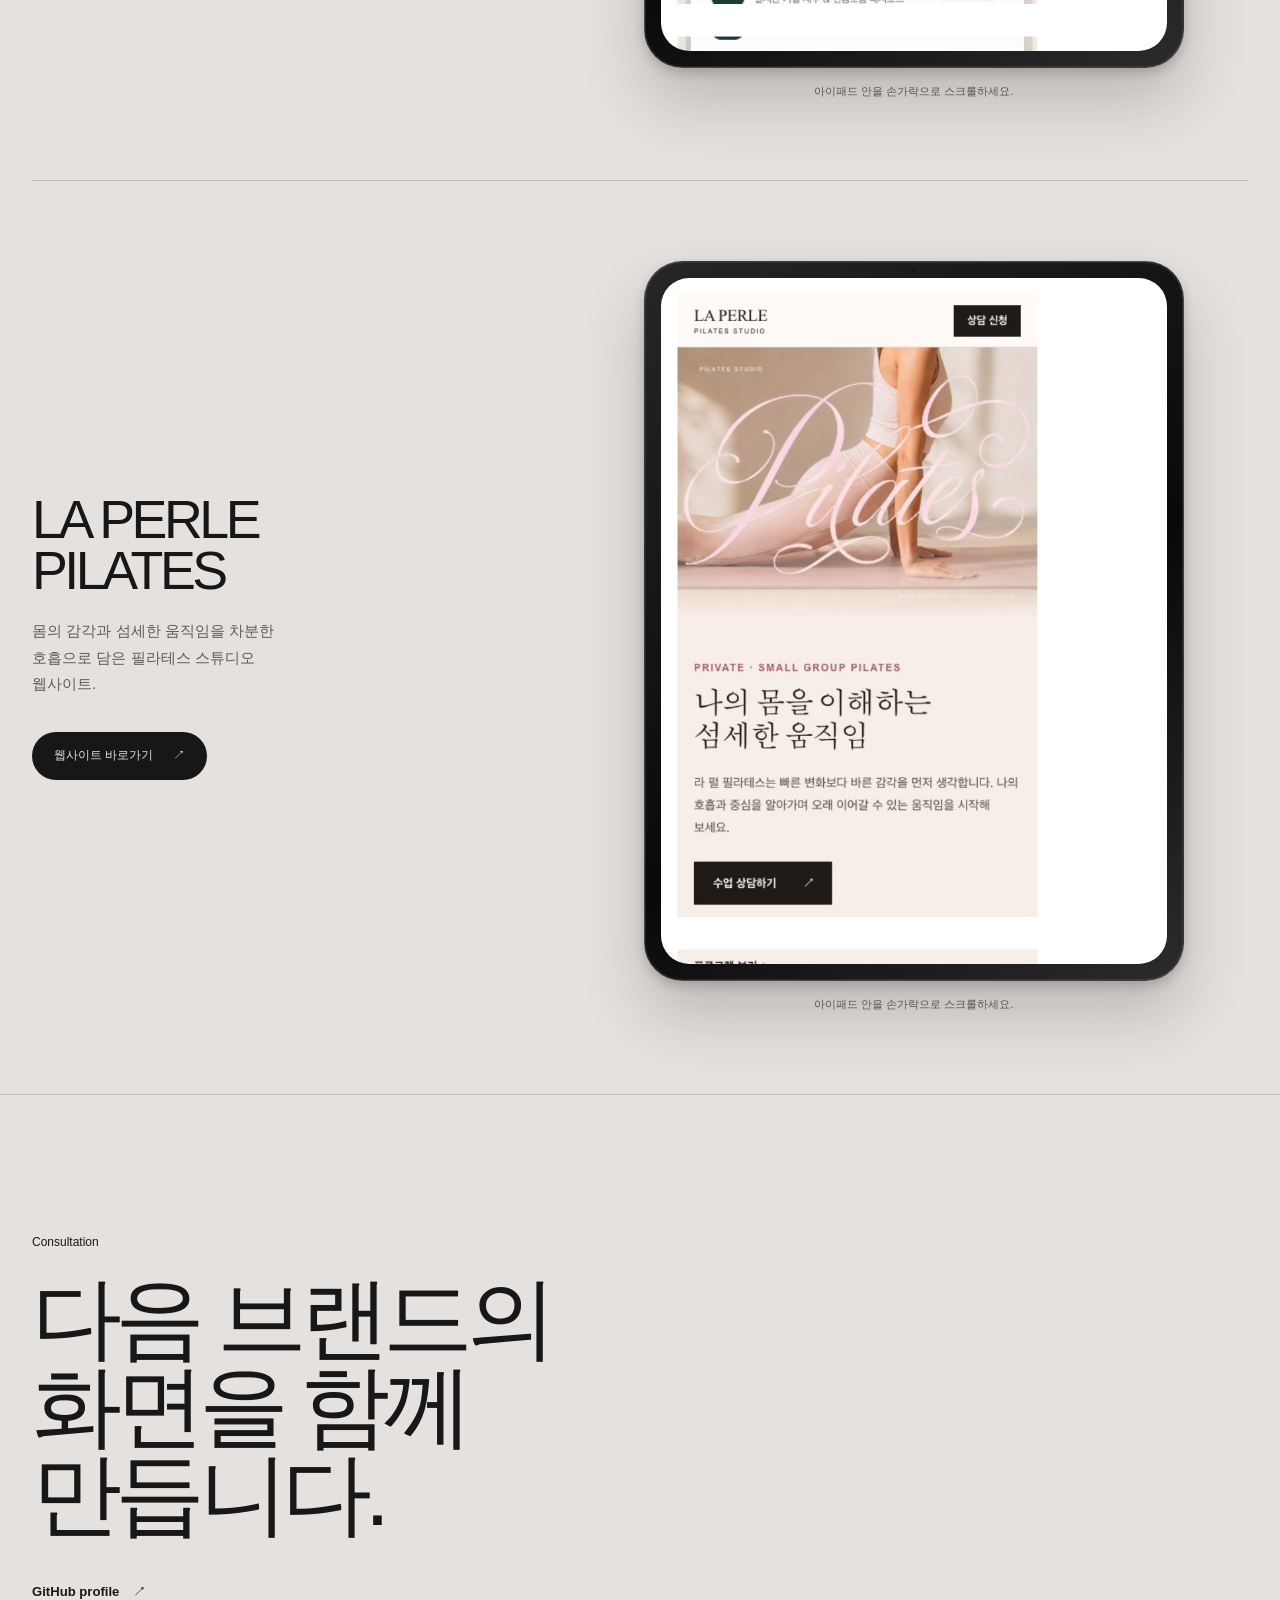
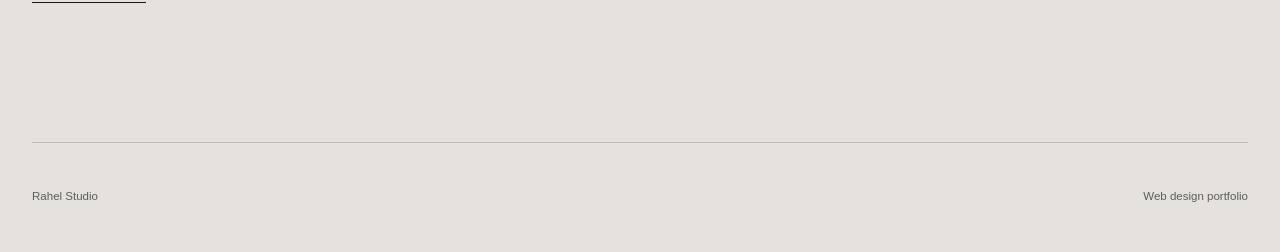
==== commit f54a0d37: "Unify background and show complete iPad pages" ====
--- a/index.html
+++ b/index.html
@@ -10,7 +10,7 @@
     <meta name="theme-color" content="#f4f3f0" />
     <title>Rahel Studio | Selected Work</title>
     <link rel="preload" href="hero.png" as="image" />
-    <link rel="stylesheet" href="styles.css?v=paper-unify-2" />
+    <link rel="stylesheet" href="styles.css?v=paper-unify-4" />
     <script src="script.js" defer></script>
   </head>
   <body>
--- a/styles.css
+++ b/styles.css
@@ -65,6 +65,17 @@
   position: relative;
   width: 100%;
   background: transparent;
+}
+
+.reference-hero::after {
+  position: absolute;
+  right: 0;
+  bottom: -1px;
+  left: 0;
+  height: 40px;
+  content: "";
+  background: linear-gradient(to bottom, rgba(229, 225, 222, 0), var(--paper));
+  pointer-events: none;
 }
 
 .card-section,
@@ -407,12 +418,7 @@
   height: auto;
   margin: 0;
   border: 0;
-}
-
-.project[data-project="marea"] .screen-track img,
-.project[data-project="raon"] .screen-track img,
-.project[data-project="pilades"] .screen-track img {
-  width: 134.2%;
+  object-fit: contain;
 }
 
 .device-loading,
